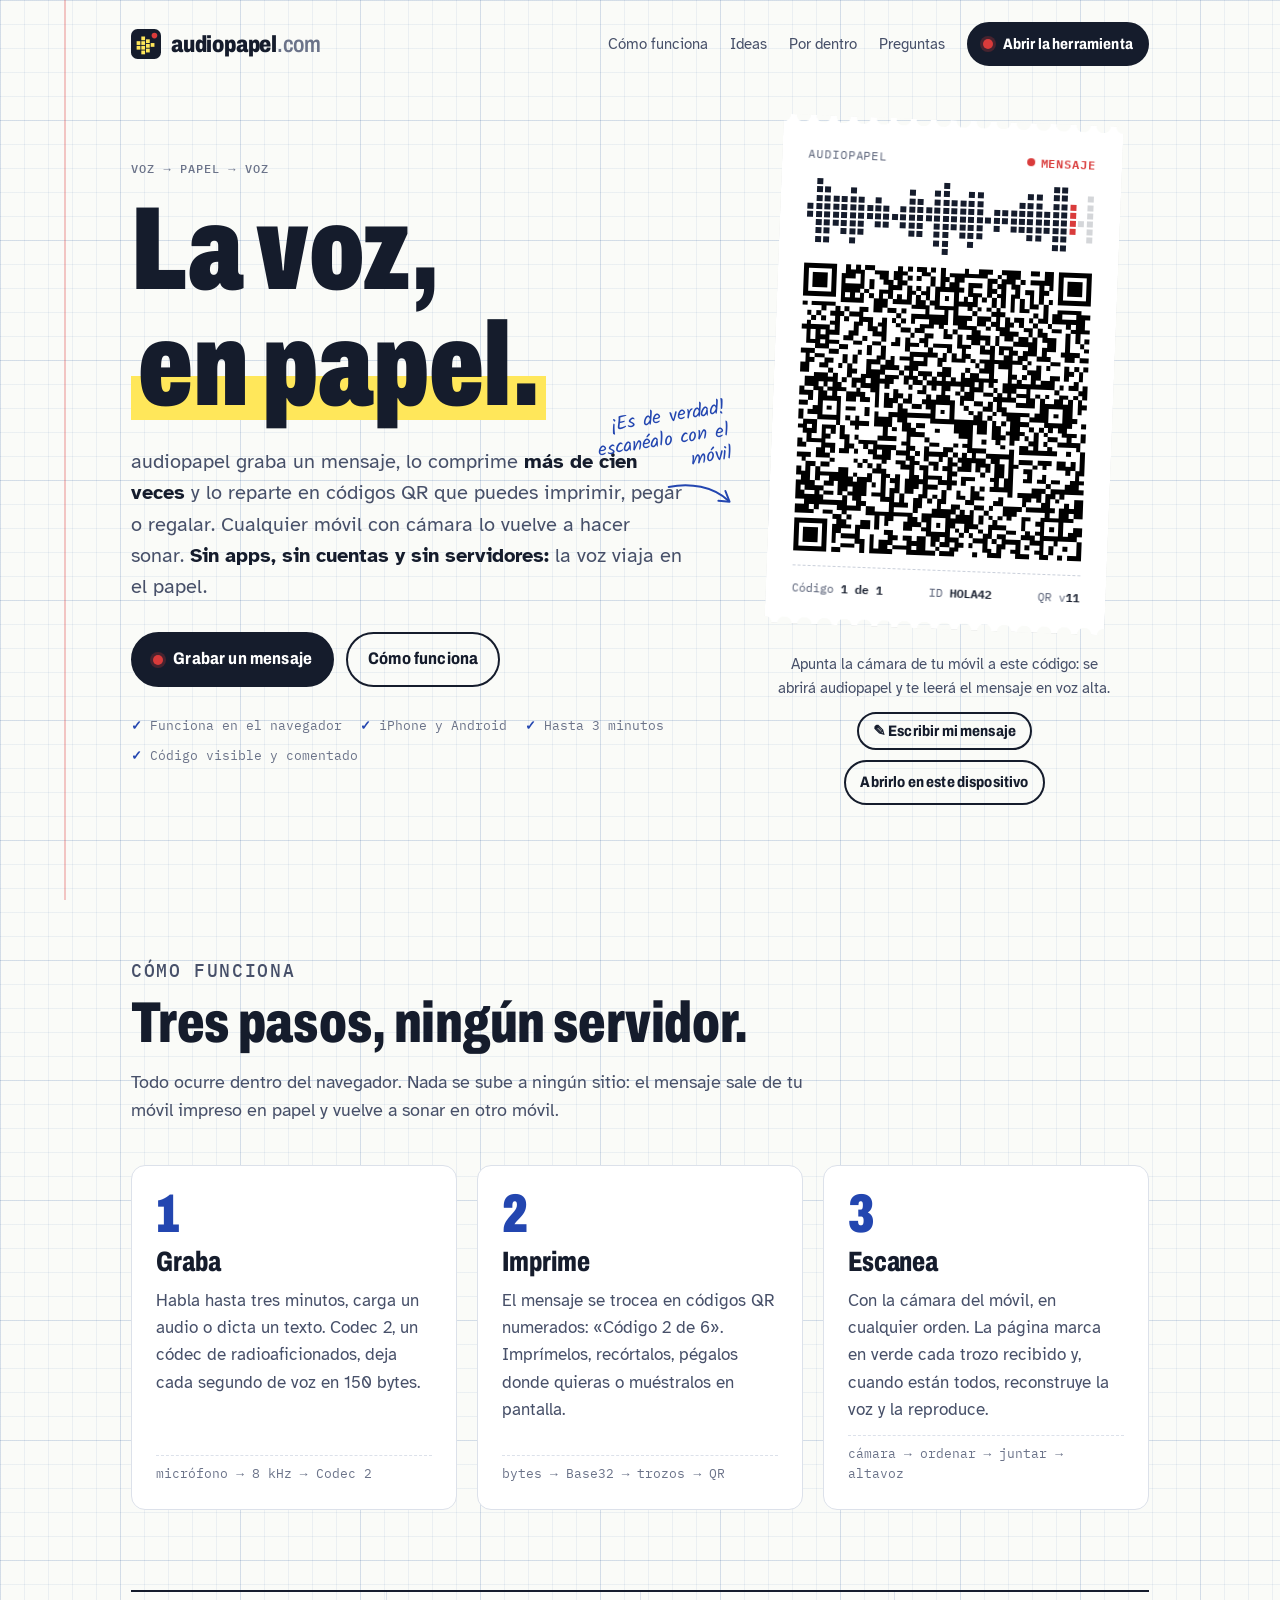
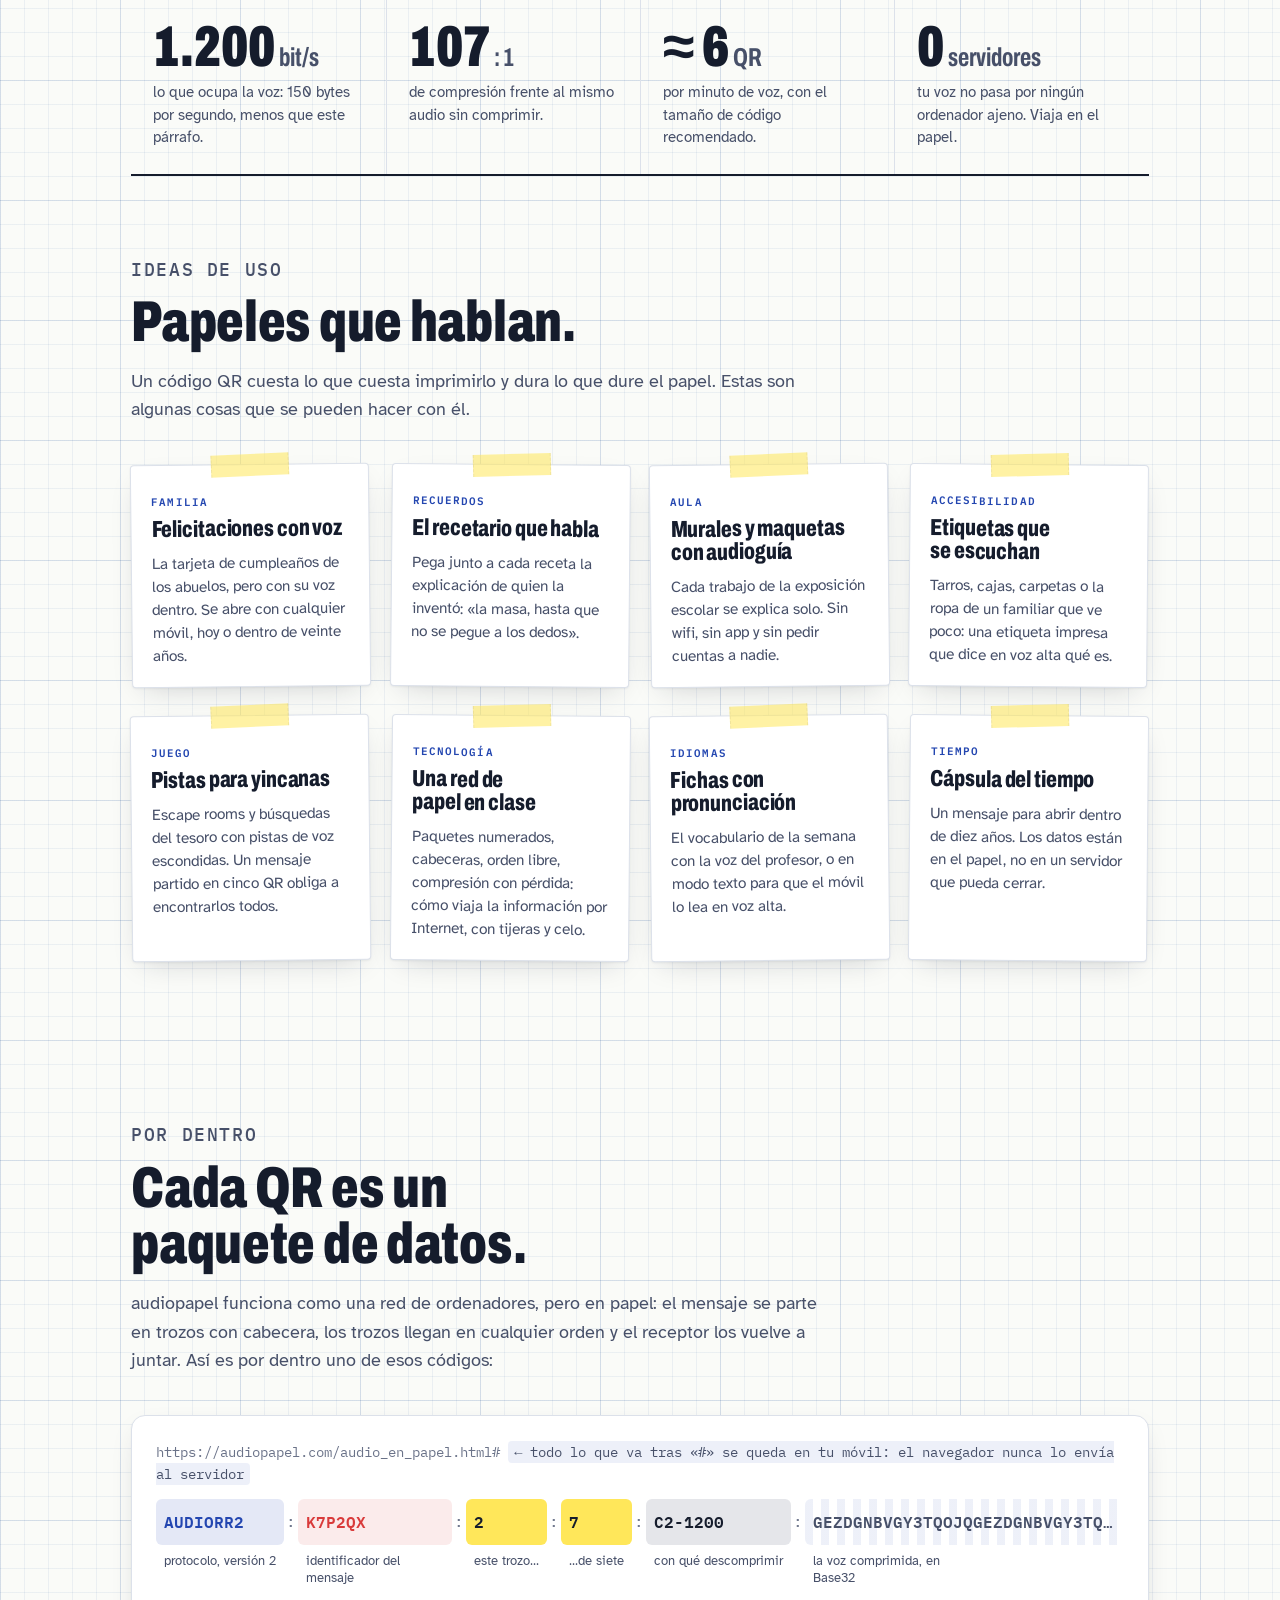
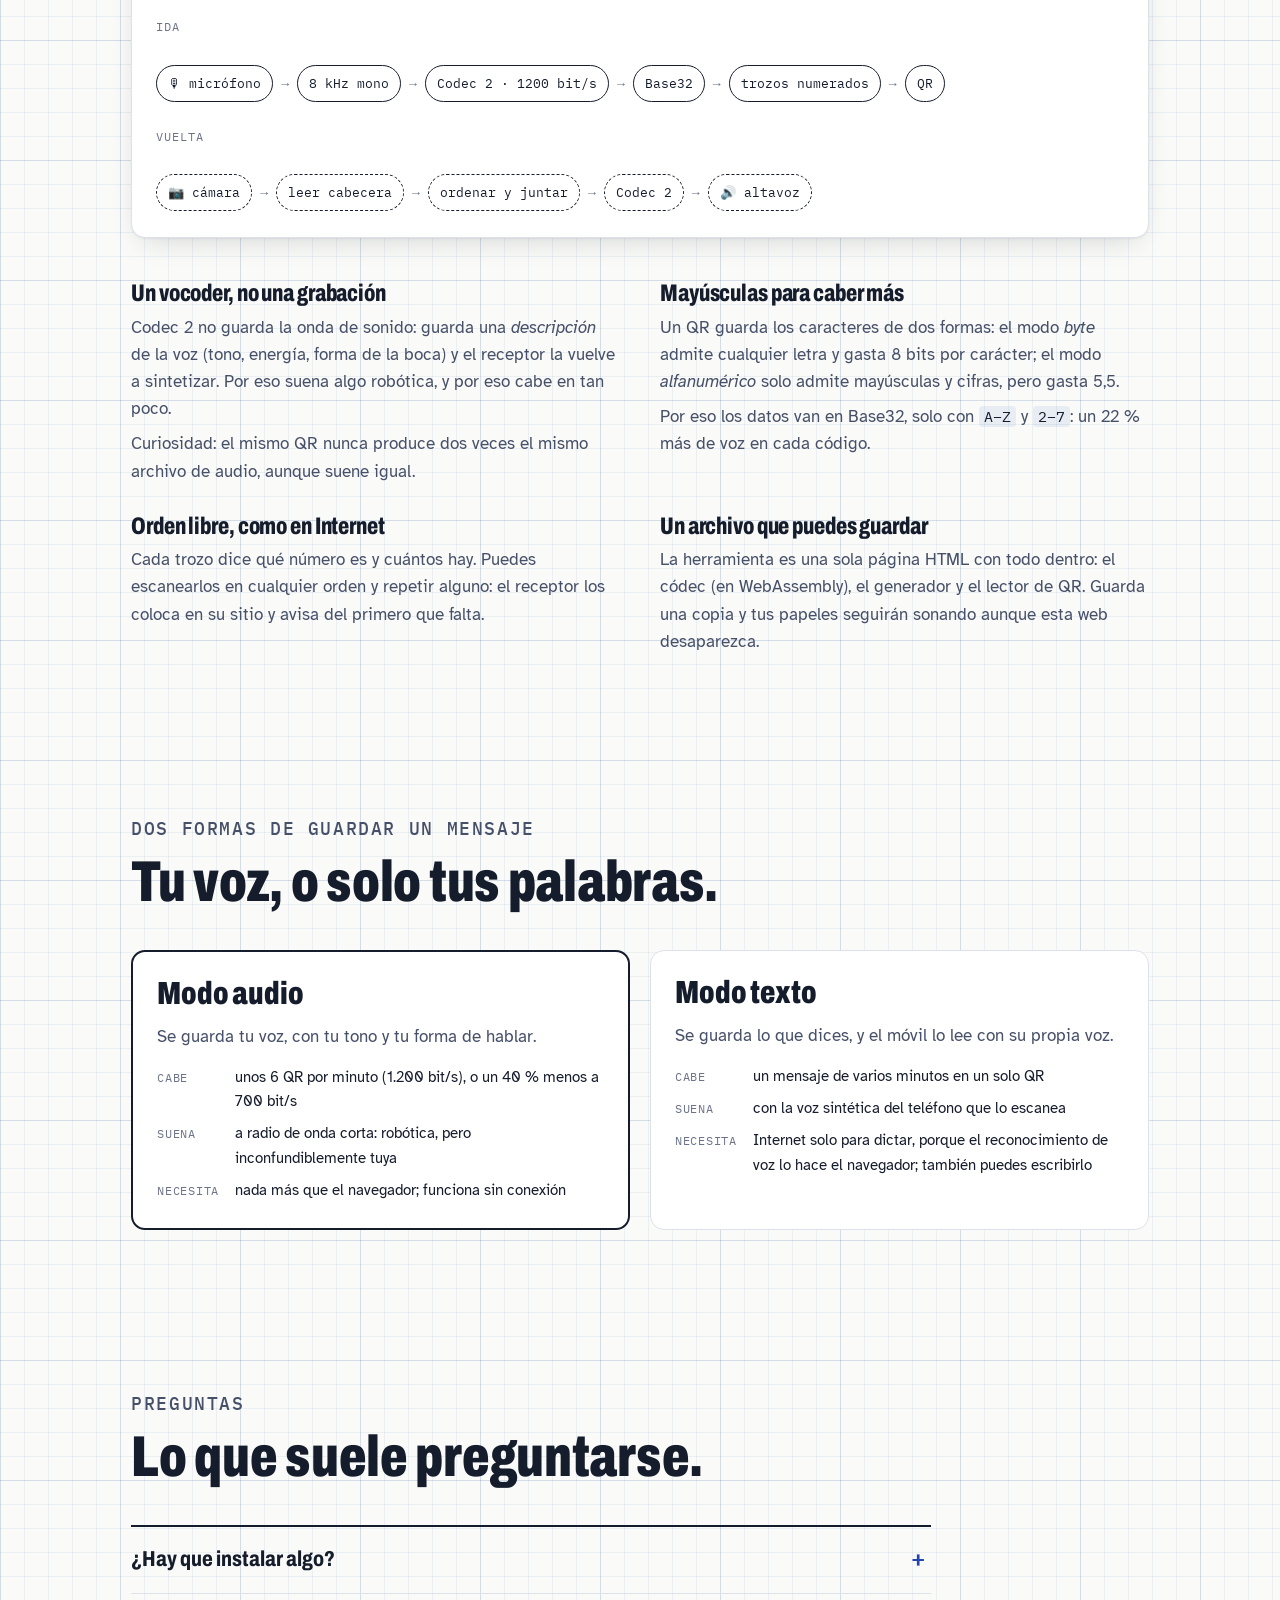
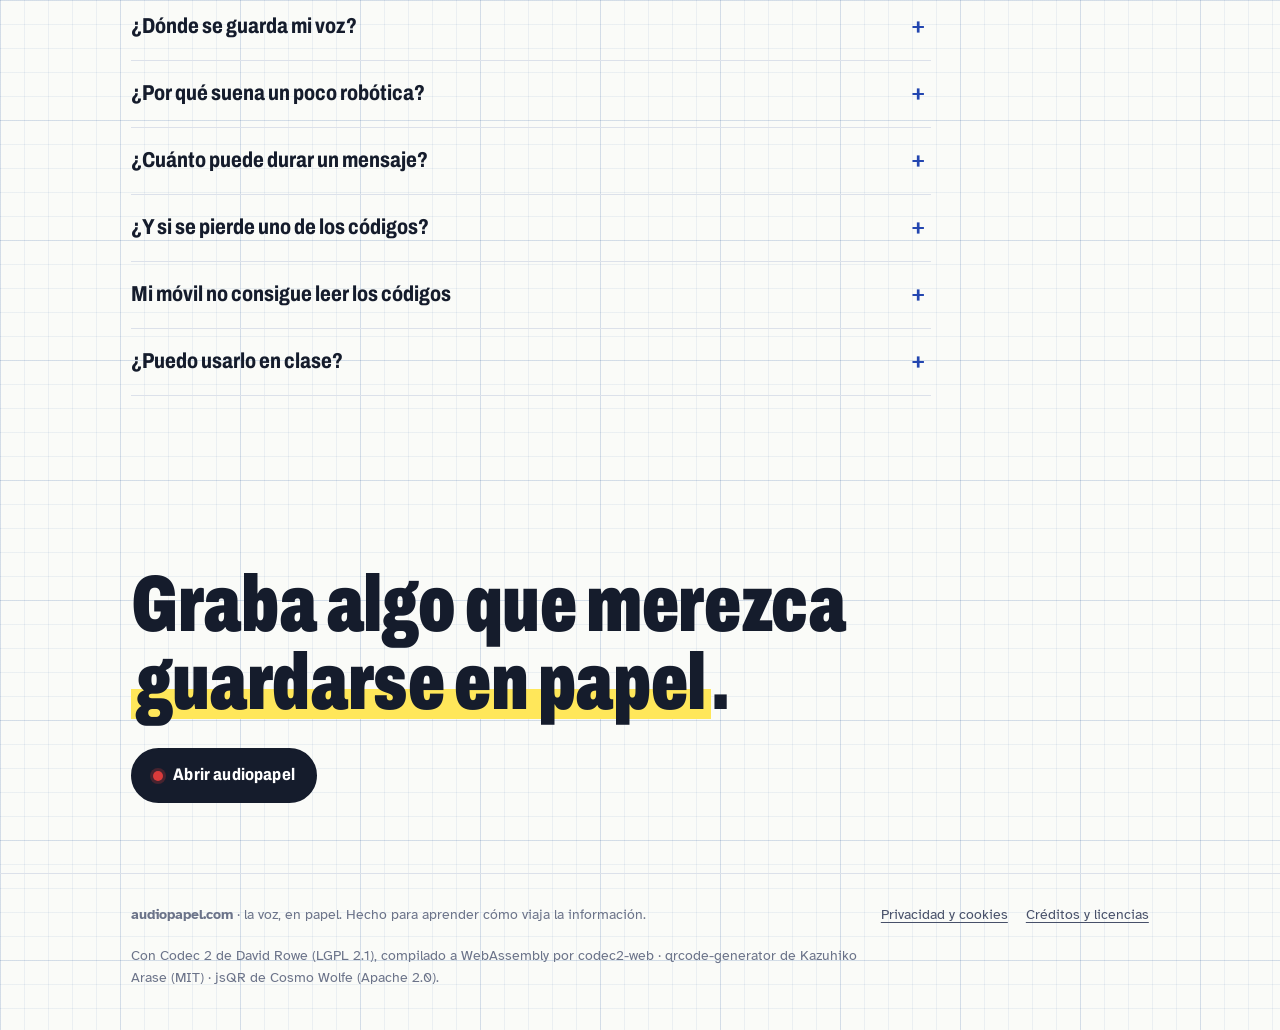
==== index.html @ 14903dda "Contador de códigos QR con Google Sheets (preparado, desactivado) - contador/Codigo.gs: Apps Script " ====
<!DOCTYPE html>
<html lang="es">
<head>
<meta charset="utf-8">
<meta name="viewport" content="width=device-width, initial-scale=1, viewport-fit=cover">
<title>audiopapel · Mensajes de voz en códigos QR para imprimir</title>
<meta name="description" content="Convierte un mensaje de voz en códigos QR para imprimir, pegar o regalar. Cualquier móvil lo vuelve a hacer sonar, sin apps ni cuentas. Gratis.">
<meta name="robots" content="index, follow, max-image-preview:large">
<link rel="canonical" href="https://audiopapel.com/">

<!-- Al compartir el enlace (WhatsApp, redes, Discover) -->
<meta property="og:type" content="website">
<meta property="og:site_name" content="audiopapel">
<meta property="og:locale" content="es_ES">
<meta property="og:url" content="https://audiopapel.com/">
<meta property="og:title" content="audiopapel · La voz, en papel">
<meta property="og:description" content="Mensajes de voz impresos en códigos QR. Cualquier móvil los vuelve a hacer sonar, sin apps, sin cuentas y sin subir nada.">
<meta property="og:image" content="https://audiopapel.com/og-image.png">
<meta property="og:image:width" content="1200">
<meta property="og:image:height" content="630">
<meta property="og:image:alt" content="«La voz, en papel»: un tique de papel con un código QR y una onda de sonido hecha de cuadraditos.">
<meta name="twitter:card" content="summary_large_image">

<!-- Iconos: pestaña, resultados de Google, pantalla de inicio del móvil -->
<link rel="icon" href="favicon.svg" type="image/svg+xml">
<link rel="icon" href="favicon.ico" sizes="any">
<link rel="apple-touch-icon" href="apple-touch-icon.png">
<link rel="manifest" href="site.webmanifest">
<meta name="theme-color" content="#FAFBF8">

<!-- Tipografías desde el propio sitio: más rápido y sin terceros -->
<link rel="preload" href="fuentes/Archivo-normal-400_900-latin.woff2" as="font" type="font/woff2" crossorigin>
<link rel="stylesheet" href="fuentes/fuentes.css">

<!-- Dónde está la herramienta, relativo a esta página. La demo de la portada
     genera QRs que apuntan aquí. -->
<meta name="audiopapel:app" content="audio_en_papel.html">

<!-- Datos estructurados: le dicen a Google qué es esta página -->
<script type="application/ld+json">
{
  "@context": "https://schema.org",
  "@graph": [
    {
      "@type": "WebSite",
      "@id": "https://audiopapel.com/#web",
      "url": "https://audiopapel.com/",
      "name": "audiopapel",
      "description": "Mensajes de voz impresos en códigos QR.",
      "inLanguage": "es"
    },
    {
      "@type": "WebApplication",
      "@id": "https://audiopapel.com/#app",
      "name": "audiopapel",
      "url": "https://audiopapel.com/audio_en_papel.html",
      "description": "Graba un mensaje de voz, conviértelo en códigos QR numerados para imprimir y escanéalos con la cámara del móvil para volver a escucharlo. Todo ocurre en el navegador.",
      "applicationCategory": "MultimediaApplication",
      "operatingSystem": "Cualquiera con un navegador moderno (Android, iOS, Windows, macOS, Linux)",
      "browserRequirements": "Requiere JavaScript y WebAssembly",
      "inLanguage": "es",
      "isAccessibleForFree": true,
      "license": "https://polyformproject.org/licenses/noncommercial/1.0.0",
      "offers": { "@type": "Offer", "price": "0", "priceCurrency": "EUR" },
      "image": "https://audiopapel.com/og-image.png",
      "featureList": [
        "Grabar hasta 3 minutos de voz o cargar un archivo de audio",
        "Compresión Codec 2 a 1200 o 700 bit/s",
        "Modo texto con dictado y voz sintética",
        "Códigos QR numerados que se leen en cualquier orden",
        "Escaneo con la cámara del móvil, sin instalar nada"
      ]
    },
    {
      "@type": "FAQPage",
      "mainEntity": [
        { "@type": "Question", "name": "¿Hay que instalar algo?",
          "acceptedAnswer": { "@type": "Answer", "text": "No. audiopapel es una página web. Para grabar, ábrela en el navegador; para escuchar, basta la cámara del móvil." } },
        { "@type": "Question", "name": "¿Dónde se guarda mi voz?",
          "acceptedAnswer": { "@type": "Answer", "text": "En el papel, y en ningún sitio más. Todo se procesa en tu dispositivo y los datos viajan tras el «#» del enlace, una parte de la dirección que el navegador nunca envía al servidor." } },
        { "@type": "Question", "name": "¿Por qué suena un poco robótica?",
          "acceptedAnswer": { "@type": "Answer", "text": "Para caber en papel, la voz se comprime a 1200 bits por segundo con Codec 2, un códec diseñado para radioaficionados que prioriza que se entienda lo que dices." } },
        { "@type": "Question", "name": "¿Cuánto puede durar un mensaje?",
          "acceptedAnswer": { "@type": "Answer", "text": "Hasta tres minutos. Un minuto de voz ocupa unos 6 códigos QR con el tamaño recomendado." } }
      ]
    }
  ]
}
</script>
<style>
  /* =================================================================
     TOKENS · papel milimetrado de día, pizarra de noche
     ================================================================= */
  :root {
    --papel: #FAFBF8;
    --hoja: #FFFFFF;
    --cuadro: rgba(52, 98, 160, .075);
    --cuadro-mayor: rgba(52, 98, 160, .13);
    --tinta: #151C2C;
    --tinta-2: #475069;
    --tinta-3: #6B7389;
    --boli: #2346B0;
    --boli-suave: rgba(35, 70, 176, .08);
    --subrayado: #FFE75A;
    --rec: #D93B3B;
    --margen: rgba(217, 59, 59, .28);
    --borde: #DCE1EA;
    --sombra: 0 1px 2px rgba(21, 28, 44, .06), 0 10px 30px -12px rgba(21, 28, 44, .22);
    --cinta: rgba(255, 231, 90, .55);
    --boton-texto: #FFFFFF;

    --f-titular: "Archivo", "Arial Narrow", "Roboto Condensed", sans-serif;
    --f-texto: "Atkinson Hyperlegible", "Segoe UI", system-ui, sans-serif;
    --f-mono: "IBM Plex Mono", ui-monospace, Consolas, monospace;
    --f-mano: "Kalam", "Segoe Print", "Bradley Hand", cursive;

    --ancho: 1120px;
    --canal: max(16px, 4vw);
  }
  @media (prefers-color-scheme: dark) {
    :root:not([data-theme="light"]) {
      color-scheme: dark;
      --papel: #0F141D;
      --hoja: #161D2A;
      --cuadro: rgba(120, 160, 220, .05);
      --cuadro-mayor: rgba(120, 160, 220, .09);
      --tinta: #E9EDF4;
      --tinta-2: #B3BCCD;
      --tinta-3: #8D97AB;
      --boli: #93B1FF;
      --boli-suave: rgba(147, 177, 255, .10);
      --subrayado: rgba(242, 213, 68, .38);
      --margen: rgba(229, 90, 90, .30);
      --borde: #283246;
      --sombra: 0 1px 2px rgba(0, 0, 0, .3), 0 12px 32px -12px rgba(0, 0, 0, .6);
      --cinta: rgba(242, 213, 68, .35);
      --boton-texto: #0F141D;
    }
  }
  :root[data-theme="dark"] {
    color-scheme: dark;
    --papel: #0F141D;
    --hoja: #161D2A;
    --cuadro: rgba(120, 160, 220, .05);
    --cuadro-mayor: rgba(120, 160, 220, .09);
    --tinta: #E9EDF4;
    --tinta-2: #B3BCCD;
    --tinta-3: #8D97AB;
    --boli: #93B1FF;
    --boli-suave: rgba(147, 177, 255, .10);
    --subrayado: rgba(242, 213, 68, .38);
    --margen: rgba(229, 90, 90, .30);
    --borde: #283246;
    --sombra: 0 1px 2px rgba(0, 0, 0, .3), 0 12px 32px -12px rgba(0, 0, 0, .6);
    --cinta: rgba(242, 213, 68, .35);
    --boton-texto: #0F141D;
  }

  /* =================================================================
     BASE
     ================================================================= */
  * { box-sizing: border-box; }
  html { scroll-behavior: smooth; }
  body {
    margin: 0;
    font-family: var(--f-texto);
    font-size: 1.0625rem;
    line-height: 1.6;
    color: var(--tinta);
    background-color: var(--papel);
    /* Papel milimetrado: cuadrícula fina cada 24 px y gruesa cada 120 px */
    background-image:
      linear-gradient(var(--cuadro-mayor) 1px, transparent 1px),
      linear-gradient(90deg, var(--cuadro-mayor) 1px, transparent 1px),
      linear-gradient(var(--cuadro) 1px, transparent 1px),
      linear-gradient(90deg, var(--cuadro) 1px, transparent 1px);
    background-size: 120px 120px, 120px 120px, 24px 24px, 24px 24px;
    -webkit-font-smoothing: antialiased;
  }
  /* La línea roja de margen del cuaderno (solo en pantallas anchas) */
  body::before {
    content: ""; position: fixed; top: 0; bottom: 0; left: 64px; width: 2px;
    background: var(--margen); pointer-events: none; z-index: 0;
  }
  @media (max-width: 900px) { body::before { display: none; } }

  a { color: var(--boli); text-underline-offset: 3px; }
  a:hover { text-decoration-thickness: 2px; }
  :focus-visible { outline: 3px solid var(--boli); outline-offset: 3px; border-radius: 4px; }
  h1, h2, h3 { font-family: var(--f-titular); font-stretch: 72%; line-height: .98; margin: 0; text-wrap: balance; letter-spacing: -.005em; }
  p { margin: 0; }

  .envoltorio { position: relative; z-index: 1; max-width: var(--ancho); margin: 0 auto; padding-inline: var(--canal); }
  .etiqueta {
    font-family: var(--f-mono); font-size: .75rem; font-weight: 500;
    letter-spacing: .09em; text-transform: uppercase; color: var(--tinta-3);
  }
  .subrayado {
    background: linear-gradient(transparent 58%, var(--subrayado) 58%, var(--subrayado) 92%, transparent 92%);
    padding-inline: .06em;
  }
  .nota {
    font-family: var(--f-mano); color: var(--boli); font-size: 1.2rem; line-height: 1.2;
    transform: rotate(-3deg); display: inline-block;
  }

  /* =================================================================
     CABECERA
     ================================================================= */
  .cabecera { padding-block: 22px; }
  .cabecera .envoltorio { display: flex; align-items: center; justify-content: space-between; gap: 16px; flex-wrap: wrap; }
  .marca { display: inline-flex; align-items: center; gap: 10px; text-decoration: none; color: var(--tinta); }
  .marca svg { width: 30px; height: 30px; flex: none; }
  .marca b { font-family: var(--f-titular); font-stretch: 80%; font-weight: 850; font-size: 1.45rem; letter-spacing: -.01em; }
  .marca span { color: var(--tinta-3); font-weight: 600; }
  .menu { display: flex; align-items: center; gap: 22px; flex-wrap: wrap; }
  .menu a { color: var(--tinta-2); text-decoration: none; font-size: .95rem; }
  .menu a:hover { color: var(--tinta); }
  @media (max-width: 720px) { .menu a:not(.boton) { display: none; } }

  .boton {
    display: inline-flex; align-items: center; gap: 10px;
    font-family: var(--f-titular); font-stretch: 85%; font-weight: 750; font-size: 1.05rem; letter-spacing: .01em;
    padding: 12px 20px; border-radius: 999px; border: 2px solid var(--tinta);
    background: var(--tinta); color: var(--boton-texto) !important; text-decoration: none; cursor: pointer;
    transition: transform .15s ease, box-shadow .15s ease;
  }
  .boton:hover { transform: translateY(-1px); box-shadow: 0 6px 18px -8px var(--tinta); }
  .boton .punto { width: 10px; height: 10px; border-radius: 50%; background: var(--rec); box-shadow: 0 0 0 3px rgba(217, 59, 59, .25); }
  .boton.claro { background: transparent; color: var(--tinta) !important; }
  .boton.claro:hover { background: var(--boli-suave); box-shadow: none; }
  .boton.pequeno { padding: 8px 14px; font-size: .95rem; }

  /* =================================================================
     PORTADA: titular + tique con el QR vivo
     ================================================================= */
  .portada { padding-block: 32px 72px; }
  .portada .envoltorio { display: grid; grid-template-columns: minmax(0, 1.15fr) minmax(0, .85fr); gap: 56px; align-items: center; }
  @media (max-width: 900px) { .portada .envoltorio { grid-template-columns: 1fr; gap: 40px; } }
  .portada h1 { font-size: clamp(3.4rem, 9.5vw, 7.4rem); font-weight: 900; font-stretch: 68%; margin-block: 14px 22px; }
  .portada h1 .linea { display: block; }
  .entradilla { font-size: 1.22rem; color: var(--tinta-2); max-width: 34em; }
  .entradilla strong { color: var(--tinta); }
  .acciones { display: flex; gap: 12px; flex-wrap: wrap; margin-top: 30px; }
  .sellos { display: flex; flex-wrap: wrap; gap: 8px 18px; margin-top: 28px; font-family: var(--f-mono); font-size: .8rem; color: var(--tinta-3); }
  .sellos span::before { content: "✓ "; color: var(--boli); font-weight: 600; }

  .tique-zona { position: relative; display: flex; flex-direction: column; align-items: center; }
  .tique {
    --dientes: radial-gradient(circle at 10px 0, transparent 7px, #000 7.5px) -10px 0 / 20px 51% repeat-x,
               radial-gradient(circle at 10px 100%, transparent 7px, #000 7.5px) -10px 100% / 20px 51% repeat-x;
    width: min(100%, 340px); background: #FFFFFF; color: #151C2C;
    padding: 30px 26px 26px;
    -webkit-mask: var(--dientes); mask: var(--dientes);
    filter: drop-shadow(0 18px 28px rgba(21, 28, 44, .22)) drop-shadow(0 2px 3px rgba(21, 28, 44, .10));
    transform: rotate(2.2deg); transition: transform .35s ease;
  }
  .tique-zona:hover .tique { transform: rotate(0deg); }
  .tique-cabeza { display: flex; justify-content: space-between; align-items: center; font-family: var(--f-mono); font-size: .72rem; letter-spacing: .08em; text-transform: uppercase; color: #5A6278; }
  .tique-cabeza .rec { display: inline-flex; align-items: center; gap: 6px; color: #D93B3B; font-weight: 600; }
  .tique-cabeza .rec i { width: 8px; height: 8px; border-radius: 50%; background: #D93B3B; animation: latido 1.6s ease-in-out infinite; }
  @keyframes latido { 50% { opacity: .25; } }
  #onda { display: block; width: 100%; height: 74px; margin-block: 14px 12px; }
  .qr-marco { position: relative; aspect-ratio: 1; width: 100%; max-width: 100%; }
  #qr svg { display: block; width: 100%; height: auto; shape-rendering: crispEdges; }
  .tique-pie { margin-top: 14px; padding-top: 12px; border-top: 1.5px dashed #C9CFDA; font-family: var(--f-mono); font-size: .74rem; color: #5A6278; display: flex; justify-content: space-between; gap: 8px; flex-wrap: wrap; }
  .tique-pie b { color: #151C2C; font-weight: 600; }
  .anotacion-qr { position: absolute; left: -8px; top: 42%; transform: translateX(-100%) rotate(-6deg); text-align: right; width: 150px; }
  .anotacion-qr svg { display: block; margin-left: auto; margin-top: 4px; }
  @media (max-width: 1100px) { .anotacion-qr { display: none; } }
  .bajo-tique { margin-top: 22px; text-align: center; max-width: 340px; color: var(--tinta-2); font-size: .95rem; }
  .bajo-tique .fila { display: flex; gap: 10px; justify-content: center; flex-wrap: wrap; margin-top: 12px; }

  .editor { width: min(100%, 340px); margin-top: 14px; background: var(--hoja); border: 1px solid var(--borde); border-radius: 12px; padding: 14px; box-shadow: var(--sombra); }
  .editor label { display: block; font-size: .85rem; color: var(--tinta-2); margin-bottom: 6px; }
  .editor textarea {
    width: 100%; min-height: 104px; resize: vertical; font: inherit; font-size: .98rem; line-height: 1.45;
    color: var(--tinta); background: var(--papel); border: 1px solid var(--borde); border-radius: 8px; padding: 10px 12px;
  }
  .editor .cuenta { display: flex; justify-content: space-between; margin-top: 6px; font-family: var(--f-mono); font-size: .72rem; color: var(--tinta-3); }

  /* =================================================================
     SECCIONES
     ================================================================= */
  section.bloque { padding-block: 80px; }
  .cabeza-bloque { max-width: 44rem; margin-bottom: 40px; }
  .cabeza-bloque h2 { font-size: clamp(2.3rem, 5.2vw, 3.6rem); font-weight: 850; margin-block: 10px 16px; }
  .cabeza-bloque p { color: var(--tinta-2); font-size: 1.12rem; }

  /* Cómo funciona: tres pasos reales, en orden */
  .pasos { display: grid; grid-template-columns: repeat(3, minmax(0, 1fr)); gap: 20px; counter-reset: paso; }
  @media (max-width: 860px) { .pasos { grid-template-columns: 1fr; } }
  .paso { background: var(--hoja); border: 1px solid var(--borde); border-radius: 14px; padding: 26px 24px 24px; display: flex; flex-direction: column; gap: 12px; }
  .paso .num { font-family: var(--f-titular); font-stretch: 70%; font-weight: 900; font-size: 3.4rem; line-height: .8; color: var(--boli); }
  .paso h3 { font-size: 1.75rem; font-weight: 800; }
  .paso p { color: var(--tinta-2); }
  .paso code { font-family: var(--f-mono); font-size: .8rem; color: var(--tinta-3); margin-top: auto; padding-top: 8px; border-top: 1px dashed var(--borde); }

  /* Cifras */
  .cifras { display: grid; grid-template-columns: repeat(4, minmax(0, 1fr)); border-top: 2px solid var(--tinta); border-bottom: 2px solid var(--tinta); }
  @media (max-width: 860px) { .cifras { grid-template-columns: repeat(2, minmax(0, 1fr)); } }
  .cifra { padding: 26px 22px; display: flex; flex-direction: column; gap: 6px; }
  .cifra + .cifra { border-left: 1px solid var(--borde); }
  @media (max-width: 860px) { .cifra:nth-child(3) { border-left: 0; } .cifra:nth-child(n+3) { border-top: 1px solid var(--borde); } }
  .cifra b { font-family: var(--f-titular); font-stretch: 68%; font-weight: 900; font-size: clamp(2.6rem, 5vw, 3.6rem); line-height: 1; font-variant-numeric: tabular-nums; }
  .cifra b small { font-size: .45em; font-weight: 700; margin-left: 4px; color: var(--tinta-2); }
  .cifra span { color: var(--tinta-2); font-size: .95rem; line-height: 1.45; }

  /* Ideas de uso: etiquetas de papel sujetas con cinta */
  .ideas { display: grid; grid-template-columns: repeat(4, minmax(0, 1fr)); gap: 28px 20px; }
  @media (max-width: 1000px) { .ideas { grid-template-columns: repeat(2, minmax(0, 1fr)); } }
  @media (max-width: 560px) { .ideas { grid-template-columns: 1fr; } }
  .idea {
    position: relative; background: var(--hoja); border: 1px solid var(--borde); border-radius: 4px;
    padding: 26px 20px 20px; box-shadow: var(--sombra); display: flex; flex-direction: column; gap: 10px;
    transition: transform .2s ease;
  }
  .idea::before {
    content: ""; position: absolute; top: -11px; left: 50%; width: 76px; height: 22px;
    background: var(--cinta); transform: translateX(-50%) rotate(-2deg);
    border-left: 1px dashed rgba(0, 0, 0, .06); border-right: 1px dashed rgba(0, 0, 0, .06);
  }
  .idea:nth-child(odd) { transform: rotate(-.6deg); }
  .idea:nth-child(even) { transform: rotate(.5deg); }
  .idea:hover { transform: rotate(0) translateY(-3px); }
  .idea .tipo { font-family: var(--f-mono); font-size: .68rem; letter-spacing: .1em; text-transform: uppercase; color: var(--boli); font-weight: 600; }
  .idea h3 { font-size: 1.45rem; font-weight: 800; }
  .idea p { color: var(--tinta-2); font-size: .96rem; line-height: 1.5; }

  /* Por dentro: anatomía de un QR */
  .anatomia { background: var(--hoja); border: 1px solid var(--borde); border-radius: 14px; padding: 26px 24px; box-shadow: var(--sombra); }
  .desliza { overflow-x: auto; padding-bottom: 6px; }
  .trama { display: flex; align-items: stretch; gap: 0; font-family: var(--f-mono); font-size: 1rem; min-width: 720px; }
  .campo { display: flex; flex-direction: column; gap: 8px; }
  .campo .valor { padding: 10px 8px; border-radius: 6px; font-weight: 600; white-space: nowrap; }
  .campo .quees { font-family: var(--f-texto); font-size: .8rem; color: var(--tinta-2); line-height: 1.3; padding-inline: 8px; max-width: 12em; }
  .sep { padding: 10px 2px; color: var(--tinta-3); }
  .c1 .valor { background: rgba(35, 70, 176, .12); color: var(--boli); }
  .c2 .valor { background: rgba(217, 59, 59, .10); color: var(--rec); }
  .c3 .valor, .c4 .valor { background: var(--subrayado); color: var(--tinta); }
  .c5 .valor { background: rgba(71, 80, 105, .14); color: var(--tinta); }
  .c6 .valor { background: repeating-linear-gradient(90deg, var(--boli-suave) 0 8px, transparent 8px 16px); color: var(--tinta-2); flex: 1; overflow: hidden; text-overflow: ellipsis; }
  .c6 { flex: 1; min-width: 0; }
  .prefijo { font-family: var(--f-mono); font-size: .85rem; color: var(--tinta-3); margin-bottom: 14px; overflow-wrap: anywhere; }
  .prefijo em { font-style: normal; color: var(--tinta-2); background: var(--boli-suave); padding: 2px 6px; border-radius: 4px; }

  .cadena { display: flex; flex-wrap: wrap; align-items: center; gap: 8px; margin-top: 28px; font-family: var(--f-mono); font-size: .82rem; }
  .cadena span { padding: 7px 11px; border: 1.5px solid var(--tinta); border-radius: 999px; background: var(--hoja); }
  .cadena i { font-style: normal; color: var(--tinta-3); }
  .cadena .vuelta { border-style: dashed; }
  .cadena-titulo { font-family: var(--f-mono); font-size: .72rem; letter-spacing: .09em; text-transform: uppercase; color: var(--tinta-3); margin-top: 26px; }

  .apuntes { display: grid; grid-template-columns: repeat(2, minmax(0, 1fr)); gap: 30px 40px; margin-top: 44px; }
  @media (max-width: 760px) { .apuntes { grid-template-columns: 1fr; } }
  .apunte h3 { font-size: 1.5rem; font-weight: 800; margin-bottom: 8px; }
  .apunte p { color: var(--tinta-2); }
  .apunte p + p { margin-top: 8px; }
  .apunte code { font-family: var(--f-mono); font-size: .88em; background: var(--boli-suave); padding: 1px 5px; border-radius: 4px; color: var(--tinta); }

  /* Dos modos */
  .modos { display: grid; grid-template-columns: repeat(2, minmax(0, 1fr)); gap: 20px; }
  @media (max-width: 760px) { .modos { grid-template-columns: 1fr; } }
  .modo { background: var(--hoja); border: 1px solid var(--borde); border-radius: 14px; padding: 26px 24px; display: flex; flex-direction: column; gap: 14px; }
  .modo h3 { font-size: 2rem; font-weight: 850; }
  .modo .lema { color: var(--tinta-2); }
  .modo dl { margin: 0; display: grid; grid-template-columns: auto 1fr; gap: 8px 16px; font-size: .95rem; }
  .modo dt { font-family: var(--f-mono); font-size: .75rem; letter-spacing: .06em; text-transform: uppercase; color: var(--tinta-3); padding-top: 3px; }
  .modo dd { margin: 0; }
  .modo.destacado { border: 2px solid var(--tinta); }

  /* Preguntas */
  .preguntas { max-width: 50rem; display: flex; flex-direction: column; gap: 0; border-top: 2px solid var(--tinta); }
  .preguntas details { border-bottom: 1px solid var(--borde); }
  .preguntas summary {
    list-style: none; cursor: pointer; padding: 20px 40px 20px 0; position: relative;
    font-family: var(--f-titular); font-stretch: 80%; font-weight: 750; font-size: 1.35rem; line-height: 1.2;
  }
  .preguntas summary::-webkit-details-marker { display: none; }
  .preguntas summary::after { content: "+"; position: absolute; right: 6px; top: 16px; font-family: var(--f-mono); font-size: 1.5rem; color: var(--boli); }
  .preguntas details[open] summary::after { content: "–"; }
  .preguntas .respuesta { padding: 0 0 22px; color: var(--tinta-2); max-width: 44rem; }
  .preguntas .respuesta p + p { margin-top: 10px; }

  /* Cierre */
  .cierre { padding-block: 90px 70px; text-align: left; }
  .cierre h2 { font-size: clamp(2.6rem, 7vw, 5rem); font-weight: 900; font-stretch: 68%; max-width: 12em; margin-bottom: 26px; }

  /* Huecos para anuncios: ocultos hasta que se configure AdSense.
     Reservan su altura para que la página no "salte" al cargar el anuncio. */
  .anuncio { padding-block: 24px; }
  .anuncio .envoltorio { display: flex; flex-direction: column; gap: 8px; }
  .anuncio ins { display: block; min-height: 250px; background: var(--hoja); border: 1px dashed var(--borde); border-radius: 10px; }

  .legal { display: flex; gap: 18px; flex-wrap: wrap; }
  .legal a { color: var(--tinta-2); }
  footer { border-top: 1px solid var(--borde); padding-block: 30px 40px; color: var(--tinta-3); font-size: .88rem; }
  footer .envoltorio { display: flex; flex-wrap: wrap; justify-content: space-between; gap: 18px; }
  footer p { max-width: 46rem; }

  @media (prefers-reduced-motion: reduce) {
    *, *::before, *::after { animation: none !important; transition: none !important; scroll-behavior: auto !important; }
  }
</style>
</head>
<body>

<header class="cabecera">
  <div class="envoltorio">
    <a class="marca" href="./" aria-label="audiopapel, inicio">
      <svg viewBox="0 0 32 32" aria-hidden="true">
        <rect width="32" height="32" rx="7" fill="var(--tinta)"/>
        <g fill="#FFE75A"><rect x="6" y="13" width="4" height="4"/><rect x="6" y="18" width="4" height="4"/><rect x="11" y="8" width="4" height="4"/><rect x="11" y="13" width="4" height="4"/><rect x="11" y="18" width="4" height="4"/><rect x="11" y="23" width="4" height="4"/><rect x="16" y="11" width="4" height="4"/><rect x="16" y="16" width="4" height="4"/><rect x="16" y="21" width="4" height="4"/><rect x="21" y="15" width="4" height="4"/></g>
        <circle cx="25" cy="7" r="3" fill="#D93B3B"/>
      </svg>
      <b>audiopapel<span>.com</span></b>
    </a>
    <nav class="menu" aria-label="Secciones">
      <a href="#como">Cómo funciona</a>
      <a href="#ideas">Ideas</a>
      <a href="#dentro">Por dentro</a>
      <a href="#preguntas">Preguntas</a>
      <a class="boton pequeno" data-enlace-app href="audio_en_papel.html"><span class="punto" aria-hidden="true"></span>Abrir la herramienta</a>
    </nav>
  </div>
</header>

<main>

  <!-- ============================ PORTADA ============================ -->
  <section class="portada">
    <div class="envoltorio">
      <div>
        <p class="etiqueta">Voz → papel → voz</p>
        <h1><span class="linea">La voz,</span> <span class="linea"><span class="subrayado">en papel.</span></span></h1>
        <p class="entradilla">audiopapel graba un mensaje, lo comprime <strong>más de cien veces</strong> y lo reparte en códigos QR que puedes imprimir, pegar o regalar. Cualquier móvil con cámara lo vuelve a hacer sonar. <strong>Sin apps, sin cuentas y sin servidores:</strong> la voz viaja en el papel.</p>
        <div class="acciones">
          <a class="boton" data-enlace-app href="audio_en_papel.html"><span class="punto" aria-hidden="true"></span>Grabar un mensaje</a>
          <a class="boton claro" href="#como">Cómo funciona</a>
        </div>
        <div class="sellos">
          <span>Funciona en el navegador</span>
          <span>iPhone y Android</span>
          <span>Hasta 3 minutos</span>
          <span>Código visible y comentado</span>
          <span id="contador-qr" hidden></span>
        </div>
      </div>

      <div class="tique-zona">
        <div class="anotacion-qr" aria-hidden="true">
          <span class="nota">¡Es de verdad!<br>escanéalo con el móvil</span>
          <svg width="70" height="34" viewBox="0 0 70 34"><path d="M4 6 C 26 4, 48 10, 62 26" fill="none" stroke="var(--boli)" stroke-width="2" stroke-linecap="round"/><path d="M52 25 L63 27 L60 16" fill="none" stroke="var(--boli)" stroke-width="2" stroke-linecap="round" stroke-linejoin="round"/></svg>
        </div>
        <figure class="tique" aria-labelledby="pie-tique" style="margin:0">
          <div class="tique-cabeza">
            <span>audiopapel</span>
            <span class="rec"><i></i>mensaje</span>
          </div>
          <canvas id="onda" aria-hidden="true"></canvas>
          <div class="qr-marco" id="qr" role="img" aria-label="Código QR con un mensaje de audiopapel. Escanéalo con la cámara del móvil para oírlo."></div>
          <figcaption class="tique-pie" id="pie-tique">
            <span>Código <b>1 de 1</b></span>
            <span>ID <b id="qr-id">——————</b></span>
            <span>QR v<b id="qr-version">–</b></span>
          </figcaption>
        </figure>
        <div class="bajo-tique">
          <p id="instruccion-qr">Apunta la cámara de tu móvil a este código: se abrirá audiopapel y te leerá el mensaje en voz alta.</p>
          <div class="fila">
            <button class="boton claro pequeno" type="button" id="btn-editar" aria-expanded="false" aria-controls="editor">✎ Escribir mi mensaje</button>
            <a class="boton claro pequeno" id="enlace-demo" href="audio_en_papel.html">Abrirlo en este dispositivo</a>
          </div>
        </div>
        <div class="editor" id="editor" hidden>
          <label for="mensaje-demo">Tu mensaje (el QR se actualiza mientras escribes)</label>
          <textarea id="mensaje-demo" maxlength="600"></textarea>
          <div class="cuenta"><span id="cuenta-demo">0 / 600</span><span id="bytes-demo"></span></div>
        </div>
      </div>
    </div>
  </section>

  <!-- ========================= CÓMO FUNCIONA ========================= -->
  <section class="bloque" id="como">
    <div class="envoltorio">
      <div class="cabeza-bloque">
        <p class="etiqueta">Cómo funciona</p>
        <h2>Tres pasos, ningún servidor.</h2>
        <p>Todo ocurre dentro del navegador. Nada se sube a ningún sitio: el mensaje sale de tu móvil impreso en papel y vuelve a sonar en otro móvil.</p>
      </div>
      <div class="pasos">
        <article class="paso">
          <span class="num">1</span>
          <h3>Graba</h3>
          <p>Habla hasta tres minutos, carga un audio o dicta un texto. Codec 2, un códec de radioaficionados, deja cada segundo de voz en 150 bytes.</p>
          <code>micrófono → 8 kHz → Codec 2</code>
        </article>
        <article class="paso">
          <span class="num">2</span>
          <h3>Imprime</h3>
          <p>El mensaje se trocea en códigos QR numerados: «Código 2 de 6». Imprímelos, recórtalos, pégalos donde quieras o muéstralos en pantalla.</p>
          <code>bytes → Base32 → trozos → QR</code>
        </article>
        <article class="paso">
          <span class="num">3</span>
          <h3>Escanea</h3>
          <p>Con la cámara del móvil, en cualquier orden. La página marca en verde cada trozo recibido y, cuando están todos, reconstruye la voz y la reproduce.</p>
          <code>cámara → ordenar → juntar → altavoz</code>
        </article>
      </div>
    </div>
  </section>

  <!-- ============================ CIFRAS ============================= -->
  <section aria-label="audiopapel en cifras">
    <div class="envoltorio">
      <div class="cifras">
        <div class="cifra"><b>1.200<small>bit/s</small></b><span>lo que ocupa la voz: 150 bytes por segundo, menos que este párrafo.</span></div>
        <div class="cifra"><b>107<small>: 1</small></b><span>de compresión frente al mismo audio sin comprimir.</span></div>
        <div class="cifra"><b>≈ 6<small>QR</small></b><span>por minuto de voz, con el tamaño de código recomendado.</span></div>
        <div class="cifra"><b>0<small>servidores</small></b><span>tu voz no pasa por ningún ordenador ajeno. Viaja en el papel.</span></div>
      </div>
    </div>
  </section>

  <!-- Hueco de anuncio 1 (oculto hasta configurar AdSense al final de la página) -->
  <aside class="anuncio" id="anuncio-1" aria-label="Publicidad" hidden>
    <div class="envoltorio"><span class="etiqueta">Publicidad</span><ins class="adsbygoogle" data-ad-format="auto" data-full-width-responsive="true"></ins></div>
  </aside>

  <!-- ============================= IDEAS ============================= -->
  <section class="bloque" id="ideas">
    <div class="envoltorio">
      <div class="cabeza-bloque">
        <p class="etiqueta">Ideas de uso</p>
        <h2>Papeles que hablan.</h2>
        <p>Un código QR cuesta lo que cuesta imprimirlo y dura lo que dure el papel. Estas son algunas cosas que se pueden hacer con él.</p>
      </div>
      <div class="ideas">
        <article class="idea">
          <span class="tipo">Familia</span>
          <h3>Felicitaciones con voz</h3>
          <p>La tarjeta de cumpleaños de los abuelos, pero con su voz dentro. Se abre con cualquier móvil, hoy o dentro de veinte años.</p>
        </article>
        <article class="idea">
          <span class="tipo">Recuerdos</span>
          <h3>El recetario que habla</h3>
          <p>Pega junto a cada receta la explicación de quien la inventó: «la masa, hasta que no se pegue a los dedos».</p>
        </article>
        <article class="idea">
          <span class="tipo">Aula</span>
          <h3>Murales y maquetas con audioguía</h3>
          <p>Cada trabajo de la exposición escolar se explica solo. Sin wifi, sin app y sin pedir cuentas a nadie.</p>
        </article>
        <article class="idea">
          <span class="tipo">Accesibilidad</span>
          <h3>Etiquetas que se escuchan</h3>
          <p>Tarros, cajas, carpetas o la ropa de un familiar que ve poco: una etiqueta impresa que dice en voz alta qué es.</p>
        </article>
        <article class="idea">
          <span class="tipo">Juego</span>
          <h3>Pistas para yincanas</h3>
          <p>Escape rooms y búsquedas del tesoro con pistas de voz escondidas. Un mensaje partido en cinco QR obliga a encontrarlos todos.</p>
        </article>
        <article class="idea">
          <span class="tipo">Tecnología</span>
          <h3>Una red de papel en clase</h3>
          <p>Paquetes numerados, cabeceras, orden libre, compresión con pérdida: cómo viaja la información por Internet, con tijeras y celo.</p>
        </article>
        <article class="idea">
          <span class="tipo">Idiomas</span>
          <h3>Fichas con pronunciación</h3>
          <p>El vocabulario de la semana con la voz del profesor, o en modo texto para que el móvil lo lea en voz alta.</p>
        </article>
        <article class="idea">
          <span class="tipo">Tiempo</span>
          <h3>Cápsula del tiempo</h3>
          <p>Un mensaje para abrir dentro de diez años. Los datos están en el papel, no en un servidor que pueda cerrar.</p>
        </article>
      </div>
    </div>
  </section>

  <!-- =========================== POR DENTRO ========================== -->
  <section class="bloque" id="dentro">
    <div class="envoltorio">
      <div class="cabeza-bloque">
        <p class="etiqueta">Por dentro</p>
        <h2>Cada QR es un paquete de datos.</h2>
        <p>audiopapel funciona como una red de ordenadores, pero en papel: el mensaje se parte en trozos con cabecera, los trozos llegan en cualquier orden y el receptor los vuelve a juntar. Así es por dentro uno de esos códigos:</p>
      </div>

      <div class="anatomia">
        <p class="prefijo">https://audiopapel.com/audio_en_papel.html# <em>← todo lo que va tras «#» se queda en tu móvil: el navegador nunca lo envía al servidor</em></p>
        <div class="desliza">
          <div class="trama" role="img" aria-label="Estructura de un código: AUDIORR2, identificador K7P2QX, bloque 2 de 7, códec C2-1200 y datos en Base32">
            <div class="campo c1"><span class="valor">AUDIORR2</span><span class="quees">protocolo, versión 2</span></div>
            <span class="sep">:</span>
            <div class="campo c2"><span class="valor">K7P2QX</span><span class="quees">identificador del mensaje</span></div>
            <span class="sep">:</span>
            <div class="campo c3"><span class="valor">2</span><span class="quees">este trozo…</span></div>
            <span class="sep">:</span>
            <div class="campo c4"><span class="valor">7</span><span class="quees">…de siete</span></div>
            <span class="sep">:</span>
            <div class="campo c5"><span class="valor">C2-1200</span><span class="quees">con qué descomprimir</span></div>
            <span class="sep">:</span>
            <div class="campo c6"><span class="valor">GEZDGNBVGY3TQOJQGEZDGNBVGY3TQOJQMZXW6YTBOI…</span><span class="quees">la voz comprimida, en Base32</span></div>
          </div>
        </div>
        <p class="cadena-titulo">Ida</p>
        <div class="cadena" aria-label="Cadena del emisor">
          <span>🎙 micrófono</span><i>→</i><span>8 kHz mono</span><i>→</i><span>Codec 2 · 1200 bit/s</span><i>→</i><span>Base32</span><i>→</i><span>trozos numerados</span><i>→</i><span>QR</span>
        </div>
        <p class="cadena-titulo">Vuelta</p>
        <div class="cadena" aria-label="Cadena del receptor">
          <span class="vuelta">📷 cámara</span><i>→</i><span class="vuelta">leer cabecera</span><i>→</i><span class="vuelta">ordenar y juntar</span><i>→</i><span class="vuelta">Codec 2</span><i>→</i><span class="vuelta">🔊 altavoz</span>
        </div>
      </div>

      <div class="apuntes">
        <div class="apunte">
          <h3>Un vocoder, no una grabación</h3>
          <p>Codec 2 no guarda la onda de sonido: guarda una <em>descripción</em> de la voz (tono, energía, forma de la boca) y el receptor la vuelve a sintetizar. Por eso suena algo robótica, y por eso cabe en tan poco.</p>
          <p>Curiosidad: el mismo QR nunca produce dos veces el mismo archivo de audio, aunque suene igual.</p>
        </div>
        <div class="apunte">
          <h3>Mayúsculas para caber más</h3>
          <p>Un QR guarda los caracteres de dos formas: el modo <em>byte</em> admite cualquier letra y gasta 8 bits por carácter; el modo <em>alfanumérico</em> solo admite mayúsculas y cifras, pero gasta 5,5.</p>
          <p>Por eso los datos van en Base32, solo con <code>A–Z</code> y <code>2–7</code>: un 22 % más de voz en cada código.</p>
        </div>
        <div class="apunte">
          <h3>Orden libre, como en Internet</h3>
          <p>Cada trozo dice qué número es y cuántos hay. Puedes escanearlos en cualquier orden y repetir alguno: el receptor los coloca en su sitio y avisa del primero que falta.</p>
        </div>
        <div class="apunte">
          <h3>Un archivo que puedes guardar</h3>
          <p>La herramienta es una sola página HTML con todo dentro: el códec (en WebAssembly), el generador y el lector de QR. Guarda una copia y tus papeles seguirán sonando aunque esta web desaparezca.</p>
        </div>
      </div>
    </div>
  </section>

  <!-- ============================ DOS MODOS ========================== -->
  <section class="bloque" id="modos">
    <div class="envoltorio">
      <div class="cabeza-bloque">
        <p class="etiqueta">Dos formas de guardar un mensaje</p>
        <h2>Tu voz, o solo tus palabras.</h2>
      </div>
      <div class="modos">
        <article class="modo destacado">
          <h3>Modo audio</h3>
          <p class="lema">Se guarda tu voz, con tu tono y tu forma de hablar.</p>
          <dl>
            <dt>Cabe</dt><dd>unos 6 QR por minuto (1.200 bit/s), o un 40 % menos a 700 bit/s</dd>
            <dt>Suena</dt><dd>a radio de onda corta: robótica, pero inconfundiblemente tuya</dd>
            <dt>Necesita</dt><dd>nada más que el navegador; funciona sin conexión</dd>
          </dl>
        </article>
        <article class="modo">
          <h3>Modo texto</h3>
          <p class="lema">Se guarda lo que dices, y el móvil lo lee con su propia voz.</p>
          <dl>
            <dt>Cabe</dt><dd>un mensaje de varios minutos en un solo QR</dd>
            <dt>Suena</dt><dd>con la voz sintética del teléfono que lo escanea</dd>
            <dt>Necesita</dt><dd>Internet solo para dictar, porque el reconocimiento de voz lo hace el navegador; también puedes escribirlo</dd>
          </dl>
        </article>
      </div>
    </div>
  </section>

  <!-- Hueco de anuncio 2 -->
  <aside class="anuncio" id="anuncio-2" aria-label="Publicidad" hidden>
    <div class="envoltorio"><span class="etiqueta">Publicidad</span><ins class="adsbygoogle" data-ad-format="auto" data-full-width-responsive="true"></ins></div>
  </aside>

  <!-- =========================== PREGUNTAS =========================== -->
  <section class="bloque" id="preguntas">
    <div class="envoltorio">
      <div class="cabeza-bloque">
        <p class="etiqueta">Preguntas</p>
        <h2>Lo que suele preguntarse.</h2>
      </div>
      <div class="preguntas">
        <details>
          <summary>¿Hay que instalar algo?</summary>
          <div class="respuesta"><p>No. audiopapel es una página web. Para grabar, ábrela en el navegador; para escuchar, basta la cámara del móvil. Si prefieres no depender de la conexión, puedes guardar la página y usarla sin Internet.</p></div>
        </details>
        <details>
          <summary>¿Dónde se guarda mi voz?</summary>
          <div class="respuesta"><p>En el papel, y en ningún sitio más. La página no tiene un servidor que reciba tus grabaciones: todo se procesa en tu dispositivo. Los datos viajan tras el «#» del enlace, una parte de la dirección que el navegador nunca envía.</p><p>La única excepción es el dictado del modo texto: el reconocimiento de voz lo hace el servicio del propio navegador (Google o Apple), igual que cuando dictas en el teclado del móvil.</p></div>
        </details>
        <details>
          <summary>¿Por qué suena un poco robótica?</summary>
          <div class="respuesta"><p>Porque para caber en papel la voz se comprime a 1.200 bits por segundo, menos del 1 % de lo que ocuparía sin comprimir. Codec 2, el códec que lo hace posible, se diseñó para radioaficionados: prioriza que se entienda lo que dices sobre la fidelidad del sonido.</p></div>
        </details>
        <details>
          <summary>¿Cuánto puede durar un mensaje?</summary>
          <div class="respuesta"><p>Hasta tres minutos. Un minuto de voz son unos 6 códigos con el tamaño recomendado. Si usas el tamaño máximo, tres minutos caben en 14 códigos, aunque cuestan más de leer con cámaras modestas.</p></div>
        </details>
        <details>
          <summary>¿Y si se pierde uno de los códigos?</summary>
          <div class="respuesta"><p>Sin todos los trozos el mensaje no se puede reconstruir, igual que un archivo al que le faltan páginas. El receptor te dice exactamente cuál falta. Para mensajes importantes, imprime dos copias.</p></div>
        </details>
        <details>
          <summary>Mi móvil no consigue leer los códigos</summary>
          <div class="respuesta"><p>Acerca el móvil hasta que el código llene el recuadro, busca buena luz y mantén el pulso. En Android, si la imagen sale borrosa, elige otra cámara en el desplegable: algunos móviles abren por defecto una gran angular que no enfoca de cerca. Y si aun así cuesta, genera los códigos con un tamaño más pequeño.</p></div>
        </details>
        <details>
          <summary>¿Puedo usarlo en clase?</summary>
          <div class="respuesta"><p>Para eso nació. El código está comentado en español paso a paso, del micrófono al altavoz, y sirve para hablar de compresión, codificación, protocolos de red, detección de errores y privacidad con un ejemplo que se puede tocar.</p></div>
        </details>
      </div>
    </div>
  </section>

  <!-- ============================= CIERRE ============================ -->
  <section class="cierre">
    <div class="envoltorio">
      <h2>Graba algo que merezca <span class="subrayado">guardarse en papel</span>.</h2>
      <a class="boton" data-enlace-app href="audio_en_papel.html"><span class="punto" aria-hidden="true"></span>Abrir audiopapel</a>
    </div>
  </section>

</main>

<footer>
  <div class="envoltorio">
    <p><b>audiopapel.com</b> · la voz, en papel. Hecho para aprender cómo viaja la información.</p>
    <nav class="legal" aria-label="Información legal"><a href="privacidad.html">Privacidad y cookies</a><a href="creditos.html">Créditos y licencias</a></nav>
    <p>Con Codec 2 de David Rowe (LGPL 2.1), compilado a WebAssembly por codec2-web · qrcode-generator de Kazuhiko Arase (MIT) · jsQR de Cosmo Wolfe (Apache 2.0).</p>
  </div>
</footer>

<!-- qrcode-generator 1.4.4 · MIT · https://github.com/kazuhikoarase/qrcode-generator -->
<script>
/**
 * Minified by jsDelivr using Terser v5.37.0.
 * Original file: /npm/qrcode-generator@1.4.4/qrcode.js
 *
 * Do NOT use SRI with dynamically generated files! More information: https://www.jsdelivr.com/using-sri-with-dynamic-files
 */
var qrcode=function(){var t=function(t,r){var e=t,n=g[r],o=null,i=0,a=null,u=[],f={},c=function(t,r){o=function(t){for(var r=new Array(t),e=0;e<t;e+=1){r[e]=new Array(t);for(var n=0;n<t;n+=1)r[e][n]=null}return r}(i=4*e+17),l(0,0),l(i-7,0),l(0,i-7),s(),h(),d(t,r),e>=7&&v(t),null==a&&(a=p(e,n,u)),w(a,r)},l=function(t,r){for(var e=-1;e<=7;e+=1)if(!(t+e<=-1||i<=t+e))for(var n=-1;n<=7;n+=1)r+n<=-1||i<=r+n||(o[t+e][r+n]=0<=e&&e<=6&&(0==n||6==n)||0<=n&&n<=6&&(0==e||6==e)||2<=e&&e<=4&&2<=n&&n<=4)},h=function(){for(var t=8;t<i-8;t+=1)null==o[t][6]&&(o[t][6]=t%2==0);for(var r=8;r<i-8;r+=1)null==o[6][r]&&(o[6][r]=r%2==0)},s=function(){for(var t=B.getPatternPosition(e),r=0;r<t.length;r+=1)for(var n=0;n<t.length;n+=1){var i=t[r],a=t[n];if(null==o[i][a])for(var u=-2;u<=2;u+=1)for(var f=-2;f<=2;f+=1)o[i+u][a+f]=-2==u||2==u||-2==f||2==f||0==u&&0==f}},v=function(t){for(var r=B.getBCHTypeNumber(e),n=0;n<18;n+=1){var a=!t&&1==(r>>n&1);o[Math.floor(n/3)][n%3+i-8-3]=a}for(n=0;n<18;n+=1){a=!t&&1==(r>>n&1);o[n%3+i-8-3][Math.floor(n/3)]=a}},d=function(t,r){for(var e=n<<3|r,a=B.getBCHTypeInfo(e),u=0;u<15;u+=1){var f=!t&&1==(a>>u&1);u<6?o[u][8]=f:u<8?o[u+1][8]=f:o[i-15+u][8]=f}for(u=0;u<15;u+=1){f=!t&&1==(a>>u&1);u<8?o[8][i-u-1]=f:u<9?o[8][15-u-1+1]=f:o[8][15-u-1]=f}o[i-8][8]=!t},w=function(t,r){for(var e=-1,n=i-1,a=7,u=0,f=B.getMaskFunction(r),c=i-1;c>0;c-=2)for(6==c&&(c-=1);;){for(var g=0;g<2;g+=1)if(null==o[n][c-g]){var l=!1;u<t.length&&(l=1==(t[u]>>>a&1)),f(n,c-g)&&(l=!l),o[n][c-g]=l,-1==(a-=1)&&(u+=1,a=7)}if((n+=e)<0||i<=n){n-=e,e=-e;break}}},p=function(t,r,e){for(var n=A.getRSBlocks(t,r),o=b(),i=0;i<e.length;i+=1){var a=e[i];o.put(a.getMode(),4),o.put(a.getLength(),B.getLengthInBits(a.getMode(),t)),a.write(o)}var u=0;for(i=0;i<n.length;i+=1)u+=n[i].dataCount;if(o.getLengthInBits()>8*u)throw"code length overflow. ("+o.getLengthInBits()+">"+8*u+")";for(o.getLengthInBits()+4<=8*u&&o.put(0,4);o.getLengthInBits()%8!=0;)o.putBit(!1);for(;!(o.getLengthInBits()>=8*u||(o.put(236,8),o.getLengthInBits()>=8*u));)o.put(17,8);return function(t,r){for(var e=0,n=0,o=0,i=new Array(r.length),a=new Array(r.length),u=0;u<r.length;u+=1){var f=r[u].dataCount,c=r[u].totalCount-f;n=Math.max(n,f),o=Math.max(o,c),i[u]=new Array(f);for(var g=0;g<i[u].length;g+=1)i[u][g]=255&t.getBuffer()[g+e];e+=f;var l=B.getErrorCorrectPolynomial(c),h=k(i[u],l.getLength()-1).mod(l);for(a[u]=new Array(l.getLength()-1),g=0;g<a[u].length;g+=1){var s=g+h.getLength()-a[u].length;a[u][g]=s>=0?h.getAt(s):0}}var v=0;for(g=0;g<r.length;g+=1)v+=r[g].totalCount;var d=new Array(v),w=0;for(g=0;g<n;g+=1)for(u=0;u<r.length;u+=1)g<i[u].length&&(d[w]=i[u][g],w+=1);for(g=0;g<o;g+=1)for(u=0;u<r.length;u+=1)g<a[u].length&&(d[w]=a[u][g],w+=1);return d}(o,n)};f.addData=function(t,r){var e=null;switch(r=r||"Byte"){case"Numeric":e=M(t);break;case"Alphanumeric":e=x(t);break;case"Byte":e=m(t);break;case"Kanji":e=L(t);break;default:throw"mode:"+r}u.push(e),a=null},f.isDark=function(t,r){if(t<0||i<=t||r<0||i<=r)throw t+","+r;return o[t][r]},f.getModuleCount=function(){return i},f.make=function(){if(e<1){for(var t=1;t<40;t++){for(var r=A.getRSBlocks(t,n),o=b(),i=0;i<u.length;i++){var a=u[i];o.put(a.getMode(),4),o.put(a.getLength(),B.getLengthInBits(a.getMode(),t)),a.write(o)}var g=0;for(i=0;i<r.length;i++)g+=r[i].dataCount;if(o.getLengthInBits()<=8*g)break}e=t}c(!1,function(){for(var t=0,r=0,e=0;e<8;e+=1){c(!0,e);var n=B.getLostPoint(f);(0==e||t>n)&&(t=n,r=e)}return r}())},f.createTableTag=function(t,r){t=t||2;var e="";e+='<table style="',e+=" border-width: 0px; border-style: none;",e+=" border-collapse: collapse;",e+=" padding: 0px; margin: "+(r=void 0===r?4*t:r)+"px;",e+='">',e+="<tbody>";for(var n=0;n<f.getModuleCount();n+=1){e+="<tr>";for(var o=0;o<f.getModuleCount();o+=1)e+='<td style="',e+=" border-width: 0px; border-style: none;",e+=" border-collapse: collapse;",e+=" padding: 0px; margin: 0px;",e+=" width: "+t+"px;",e+=" height: "+t+"px;",e+=" background-color: ",e+=f.isDark(n,o)?"#000000":"#ffffff",e+=";",e+='"/>';e+="</tr>"}return e+="</tbody>",e+="</table>"},f.createSvgTag=function(t,r,e,n){var o={};"object"==typeof arguments[0]&&(t=(o=arguments[0]).cellSize,r=o.margin,e=o.alt,n=o.title),t=t||2,r=void 0===r?4*t:r,(e="string"==typeof e?{text:e}:e||{}).text=e.text||null,e.id=e.text?e.id||"qrcode-description":null,(n="string"==typeof n?{text:n}:n||{}).text=n.text||null,n.id=n.text?n.id||"qrcode-title":null;var i,a,u,c,g=f.getModuleCount()*t+2*r,l="";for(c="l"+t+",0 0,"+t+" -"+t+",0 0,-"+t+"z ",l+='<svg version="1.1" xmlns="http://www.w3.org/2000/svg"',l+=o.scalable?"":' width="'+g+'px" height="'+g+'px"',l+=' viewBox="0 0 '+g+" "+g+'" ',l+=' preserveAspectRatio="xMinYMin meet"',l+=n.text||e.text?' role="img" aria-labelledby="'+y([n.id,e.id].join(" ").trim())+'"':"",l+=">",l+=n.text?'<title id="'+y(n.id)+'">'+y(n.text)+"</title>":"",l+=e.text?'<description id="'+y(e.id)+'">'+y(e.text)+"</description>":"",l+='<rect width="100%" height="100%" fill="white" cx="0" cy="0"/>',l+='<path d="',a=0;a<f.getModuleCount();a+=1)for(u=a*t+r,i=0;i<f.getModuleCount();i+=1)f.isDark(a,i)&&(l+="M"+(i*t+r)+","+u+c);return l+='" stroke="transparent" fill="black"/>',l+="</svg>"},f.createDataURL=function(t,r){t=t||2,r=void 0===r?4*t:r;var e=f.getModuleCount()*t+2*r,n=r,o=e-r;return I(e,e,(function(r,e){if(n<=r&&r<o&&n<=e&&e<o){var i=Math.floor((r-n)/t),a=Math.floor((e-n)/t);return f.isDark(a,i)?0:1}return 1}))},f.createImgTag=function(t,r,e){t=t||2,r=void 0===r?4*t:r;var n=f.getModuleCount()*t+2*r,o="";return o+="<img",o+=' src="',o+=f.createDataURL(t,r),o+='"',o+=' width="',o+=n,o+='"',o+=' height="',o+=n,o+='"',e&&(o+=' alt="',o+=y(e),o+='"'),o+="/>"};var y=function(t){for(var r="",e=0;e<t.length;e+=1){var n=t.charAt(e);switch(n){case"<":r+="&lt;";break;case">":r+="&gt;";break;case"&":r+="&amp;";break;case'"':r+="&quot;";break;default:r+=n}}return r};return f.createASCII=function(t,r){if((t=t||1)<2)return function(t){t=void 0===t?2:t;var r,e,n,o,i,a=1*f.getModuleCount()+2*t,u=t,c=a-t,g={"██":"█","█ ":"▀"," █":"▄","  ":" "},l={"██":"▀","█ ":"▀"," █":" ","  ":" "},h="";for(r=0;r<a;r+=2){for(n=Math.floor((r-u)/1),o=Math.floor((r+1-u)/1),e=0;e<a;e+=1)i="█",u<=e&&e<c&&u<=r&&r<c&&f.isDark(n,Math.floor((e-u)/1))&&(i=" "),u<=e&&e<c&&u<=r+1&&r+1<c&&f.isDark(o,Math.floor((e-u)/1))?i+=" ":i+="█",h+=t<1&&r+1>=c?l[i]:g[i];h+="\n"}return a%2&&t>0?h.substring(0,h.length-a-1)+Array(a+1).join("▀"):h.substring(0,h.length-1)}(r);t-=1,r=void 0===r?2*t:r;var e,n,o,i,a=f.getModuleCount()*t+2*r,u=r,c=a-r,g=Array(t+1).join("██"),l=Array(t+1).join("  "),h="",s="";for(e=0;e<a;e+=1){for(o=Math.floor((e-u)/t),s="",n=0;n<a;n+=1)i=1,u<=n&&n<c&&u<=e&&e<c&&f.isDark(o,Math.floor((n-u)/t))&&(i=0),s+=i?g:l;for(o=0;o<t;o+=1)h+=s+"\n"}return h.substring(0,h.length-1)},f.renderTo2dContext=function(t,r){r=r||2;for(var e=f.getModuleCount(),n=0;n<e;n++)for(var o=0;o<e;o++)t.fillStyle=f.isDark(n,o)?"black":"white",t.fillRect(n*r,o*r,r,r)},f};t.stringToBytes=(t.stringToBytesFuncs={default:function(t){for(var r=[],e=0;e<t.length;e+=1){var n=t.charCodeAt(e);r.push(255&n)}return r}}).default,t.createStringToBytes=function(t,r){var e=function(){for(var e=S(t),n=function(){var t=e.read();if(-1==t)throw"eof";return t},o=0,i={};;){var a=e.read();if(-1==a)break;var u=n(),f=n()<<8|n();i[String.fromCharCode(a<<8|u)]=f,o+=1}if(o!=r)throw o+" != "+r;return i}(),n="?".charCodeAt(0);return function(t){for(var r=[],o=0;o<t.length;o+=1){var i=t.charCodeAt(o);if(i<128)r.push(i);else{var a=e[t.charAt(o)];"number"==typeof a?(255&a)==a?r.push(a):(r.push(a>>>8),r.push(255&a)):r.push(n)}}return r}};var r,e,n,o,i,a=1,u=2,f=4,c=8,g={L:1,M:0,Q:3,H:2},l=0,h=1,s=2,v=3,d=4,w=5,p=6,y=7,B=(r=[[],[6,18],[6,22],[6,26],[6,30],[6,34],[6,22,38],[6,24,42],[6,26,46],[6,28,50],[6,30,54],[6,32,58],[6,34,62],[6,26,46,66],[6,26,48,70],[6,26,50,74],[6,30,54,78],[6,30,56,82],[6,30,58,86],[6,34,62,90],[6,28,50,72,94],[6,26,50,74,98],[6,30,54,78,102],[6,28,54,80,106],[6,32,58,84,110],[6,30,58,86,114],[6,34,62,90,118],[6,26,50,74,98,122],[6,30,54,78,102,126],[6,26,52,78,104,130],[6,30,56,82,108,134],[6,34,60,86,112,138],[6,30,58,86,114,142],[6,34,62,90,118,146],[6,30,54,78,102,126,150],[6,24,50,76,102,128,154],[6,28,54,80,106,132,158],[6,32,58,84,110,136,162],[6,26,54,82,110,138,166],[6,30,58,86,114,142,170]],e=1335,n=7973,i=function(t){for(var r=0;0!=t;)r+=1,t>>>=1;return r},(o={}).getBCHTypeInfo=function(t){for(var r=t<<10;i(r)-i(e)>=0;)r^=e<<i(r)-i(e);return 21522^(t<<10|r)},o.getBCHTypeNumber=function(t){for(var r=t<<12;i(r)-i(n)>=0;)r^=n<<i(r)-i(n);return t<<12|r},o.getPatternPosition=function(t){return r[t-1]},o.getMaskFunction=function(t){switch(t){case l:return function(t,r){return(t+r)%2==0};case h:return function(t,r){return t%2==0};case s:return function(t,r){return r%3==0};case v:return function(t,r){return(t+r)%3==0};case d:return function(t,r){return(Math.floor(t/2)+Math.floor(r/3))%2==0};case w:return function(t,r){return t*r%2+t*r%3==0};case p:return function(t,r){return(t*r%2+t*r%3)%2==0};case y:return function(t,r){return(t*r%3+(t+r)%2)%2==0};default:throw"bad maskPattern:"+t}},o.getErrorCorrectPolynomial=function(t){for(var r=k([1],0),e=0;e<t;e+=1)r=r.multiply(k([1,C.gexp(e)],0));return r},o.getLengthInBits=function(t,r){if(1<=r&&r<10)switch(t){case a:return 10;case u:return 9;case f:case c:return 8;default:throw"mode:"+t}else if(r<27)switch(t){case a:return 12;case u:return 11;case f:return 16;case c:return 10;default:throw"mode:"+t}else{if(!(r<41))throw"type:"+r;switch(t){case a:return 14;case u:return 13;case f:return 16;case c:return 12;default:throw"mode:"+t}}},o.getLostPoint=function(t){for(var r=t.getModuleCount(),e=0,n=0;n<r;n+=1)for(var o=0;o<r;o+=1){for(var i=0,a=t.isDark(n,o),u=-1;u<=1;u+=1)if(!(n+u<0||r<=n+u))for(var f=-1;f<=1;f+=1)o+f<0||r<=o+f||0==u&&0==f||a==t.isDark(n+u,o+f)&&(i+=1);i>5&&(e+=3+i-5)}for(n=0;n<r-1;n+=1)for(o=0;o<r-1;o+=1){var c=0;t.isDark(n,o)&&(c+=1),t.isDark(n+1,o)&&(c+=1),t.isDark(n,o+1)&&(c+=1),t.isDark(n+1,o+1)&&(c+=1),0!=c&&4!=c||(e+=3)}for(n=0;n<r;n+=1)for(o=0;o<r-6;o+=1)t.isDark(n,o)&&!t.isDark(n,o+1)&&t.isDark(n,o+2)&&t.isDark(n,o+3)&&t.isDark(n,o+4)&&!t.isDark(n,o+5)&&t.isDark(n,o+6)&&(e+=40);for(o=0;o<r;o+=1)for(n=0;n<r-6;n+=1)t.isDark(n,o)&&!t.isDark(n+1,o)&&t.isDark(n+2,o)&&t.isDark(n+3,o)&&t.isDark(n+4,o)&&!t.isDark(n+5,o)&&t.isDark(n+6,o)&&(e+=40);var g=0;for(o=0;o<r;o+=1)for(n=0;n<r;n+=1)t.isDark(n,o)&&(g+=1);return e+=Math.abs(100*g/r/r-50)/5*10},o),C=function(){for(var t=new Array(256),r=new Array(256),e=0;e<8;e+=1)t[e]=1<<e;for(e=8;e<256;e+=1)t[e]=t[e-4]^t[e-5]^t[e-6]^t[e-8];for(e=0;e<255;e+=1)r[t[e]]=e;var n={glog:function(t){if(t<1)throw"glog("+t+")";return r[t]},gexp:function(r){for(;r<0;)r+=255;for(;r>=256;)r-=255;return t[r]}};return n}();function k(t,r){if(void 0===t.length)throw t.length+"/"+r;var e=function(){for(var e=0;e<t.length&&0==t[e];)e+=1;for(var n=new Array(t.length-e+r),o=0;o<t.length-e;o+=1)n[o]=t[o+e];return n}(),n={getAt:function(t){return e[t]},getLength:function(){return e.length},multiply:function(t){for(var r=new Array(n.getLength()+t.getLength()-1),e=0;e<n.getLength();e+=1)for(var o=0;o<t.getLength();o+=1)r[e+o]^=C.gexp(C.glog(n.getAt(e))+C.glog(t.getAt(o)));return k(r,0)},mod:function(t){if(n.getLength()-t.getLength()<0)return n;for(var r=C.glog(n.getAt(0))-C.glog(t.getAt(0)),e=new Array(n.getLength()),o=0;o<n.getLength();o+=1)e[o]=n.getAt(o);for(o=0;o<t.getLength();o+=1)e[o]^=C.gexp(C.glog(t.getAt(o))+r);return k(e,0).mod(t)}};return n}var A=function(){var t=[[1,26,19],[1,26,16],[1,26,13],[1,26,9],[1,44,34],[1,44,28],[1,44,22],[1,44,16],[1,70,55],[1,70,44],[2,35,17],[2,35,13],[1,100,80],[2,50,32],[2,50,24],[4,25,9],[1,134,108],[2,67,43],[2,33,15,2,34,16],[2,33,11,2,34,12],[2,86,68],[4,43,27],[4,43,19],[4,43,15],[2,98,78],[4,49,31],[2,32,14,4,33,15],[4,39,13,1,40,14],[2,121,97],[2,60,38,2,61,39],[4,40,18,2,41,19],[4,40,14,2,41,15],[2,146,116],[3,58,36,2,59,37],[4,36,16,4,37,17],[4,36,12,4,37,13],[2,86,68,2,87,69],[4,69,43,1,70,44],[6,43,19,2,44,20],[6,43,15,2,44,16],[4,101,81],[1,80,50,4,81,51],[4,50,22,4,51,23],[3,36,12,8,37,13],[2,116,92,2,117,93],[6,58,36,2,59,37],[4,46,20,6,47,21],[7,42,14,4,43,15],[4,133,107],[8,59,37,1,60,38],[8,44,20,4,45,21],[12,33,11,4,34,12],[3,145,115,1,146,116],[4,64,40,5,65,41],[11,36,16,5,37,17],[11,36,12,5,37,13],[5,109,87,1,110,88],[5,65,41,5,66,42],[5,54,24,7,55,25],[11,36,12,7,37,13],[5,122,98,1,123,99],[7,73,45,3,74,46],[15,43,19,2,44,20],[3,45,15,13,46,16],[1,135,107,5,136,108],[10,74,46,1,75,47],[1,50,22,15,51,23],[2,42,14,17,43,15],[5,150,120,1,151,121],[9,69,43,4,70,44],[17,50,22,1,51,23],[2,42,14,19,43,15],[3,141,113,4,142,114],[3,70,44,11,71,45],[17,47,21,4,48,22],[9,39,13,16,40,14],[3,135,107,5,136,108],[3,67,41,13,68,42],[15,54,24,5,55,25],[15,43,15,10,44,16],[4,144,116,4,145,117],[17,68,42],[17,50,22,6,51,23],[19,46,16,6,47,17],[2,139,111,7,140,112],[17,74,46],[7,54,24,16,55,25],[34,37,13],[4,151,121,5,152,122],[4,75,47,14,76,48],[11,54,24,14,55,25],[16,45,15,14,46,16],[6,147,117,4,148,118],[6,73,45,14,74,46],[11,54,24,16,55,25],[30,46,16,2,47,17],[8,132,106,4,133,107],[8,75,47,13,76,48],[7,54,24,22,55,25],[22,45,15,13,46,16],[10,142,114,2,143,115],[19,74,46,4,75,47],[28,50,22,6,51,23],[33,46,16,4,47,17],[8,152,122,4,153,123],[22,73,45,3,74,46],[8,53,23,26,54,24],[12,45,15,28,46,16],[3,147,117,10,148,118],[3,73,45,23,74,46],[4,54,24,31,55,25],[11,45,15,31,46,16],[7,146,116,7,147,117],[21,73,45,7,74,46],[1,53,23,37,54,24],[19,45,15,26,46,16],[5,145,115,10,146,116],[19,75,47,10,76,48],[15,54,24,25,55,25],[23,45,15,25,46,16],[13,145,115,3,146,116],[2,74,46,29,75,47],[42,54,24,1,55,25],[23,45,15,28,46,16],[17,145,115],[10,74,46,23,75,47],[10,54,24,35,55,25],[19,45,15,35,46,16],[17,145,115,1,146,116],[14,74,46,21,75,47],[29,54,24,19,55,25],[11,45,15,46,46,16],[13,145,115,6,146,116],[14,74,46,23,75,47],[44,54,24,7,55,25],[59,46,16,1,47,17],[12,151,121,7,152,122],[12,75,47,26,76,48],[39,54,24,14,55,25],[22,45,15,41,46,16],[6,151,121,14,152,122],[6,75,47,34,76,48],[46,54,24,10,55,25],[2,45,15,64,46,16],[17,152,122,4,153,123],[29,74,46,14,75,47],[49,54,24,10,55,25],[24,45,15,46,46,16],[4,152,122,18,153,123],[13,74,46,32,75,47],[48,54,24,14,55,25],[42,45,15,32,46,16],[20,147,117,4,148,118],[40,75,47,7,76,48],[43,54,24,22,55,25],[10,45,15,67,46,16],[19,148,118,6,149,119],[18,75,47,31,76,48],[34,54,24,34,55,25],[20,45,15,61,46,16]],r=function(t,r){var e={};return e.totalCount=t,e.dataCount=r,e},e={};return e.getRSBlocks=function(e,n){var o=function(r,e){switch(e){case g.L:return t[4*(r-1)+0];case g.M:return t[4*(r-1)+1];case g.Q:return t[4*(r-1)+2];case g.H:return t[4*(r-1)+3];default:return}}(e,n);if(void 0===o)throw"bad rs block @ typeNumber:"+e+"/errorCorrectionLevel:"+n;for(var i=o.length/3,a=[],u=0;u<i;u+=1)for(var f=o[3*u+0],c=o[3*u+1],l=o[3*u+2],h=0;h<f;h+=1)a.push(r(c,l));return a},e}(),b=function(){var t=[],r=0,e={getBuffer:function(){return t},getAt:function(r){var e=Math.floor(r/8);return 1==(t[e]>>>7-r%8&1)},put:function(t,r){for(var n=0;n<r;n+=1)e.putBit(1==(t>>>r-n-1&1))},getLengthInBits:function(){return r},putBit:function(e){var n=Math.floor(r/8);t.length<=n&&t.push(0),e&&(t[n]|=128>>>r%8),r+=1}};return e},M=function(t){var r=a,e=t,n={getMode:function(){return r},getLength:function(t){return e.length},write:function(t){for(var r=e,n=0;n+2<r.length;)t.put(o(r.substring(n,n+3)),10),n+=3;n<r.length&&(r.length-n==1?t.put(o(r.substring(n,n+1)),4):r.length-n==2&&t.put(o(r.substring(n,n+2)),7))}},o=function(t){for(var r=0,e=0;e<t.length;e+=1)r=10*r+i(t.charAt(e));return r},i=function(t){if("0"<=t&&t<="9")return t.charCodeAt(0)-"0".charCodeAt(0);throw"illegal char :"+t};return n},x=function(t){var r=u,e=t,n={getMode:function(){return r},getLength:function(t){return e.length},write:function(t){for(var r=e,n=0;n+1<r.length;)t.put(45*o(r.charAt(n))+o(r.charAt(n+1)),11),n+=2;n<r.length&&t.put(o(r.charAt(n)),6)}},o=function(t){if("0"<=t&&t<="9")return t.charCodeAt(0)-"0".charCodeAt(0);if("A"<=t&&t<="Z")return t.charCodeAt(0)-"A".charCodeAt(0)+10;switch(t){case" ":return 36;case"$":return 37;case"%":return 38;case"*":return 39;case"+":return 40;case"-":return 41;case".":return 42;case"/":return 43;case":":return 44;default:throw"illegal char :"+t}};return n},m=function(r){var e=f,n=t.stringToBytes(r),o={getMode:function(){return e},getLength:function(t){return n.length},write:function(t){for(var r=0;r<n.length;r+=1)t.put(n[r],8)}};return o},L=function(r){var e=c,n=t.stringToBytesFuncs.SJIS;if(!n)throw"sjis not supported.";!function(){var t=n("友");if(2!=t.length||38726!=(t[0]<<8|t[1]))throw"sjis not supported."}();var o=n(r),i={getMode:function(){return e},getLength:function(t){return~~(o.length/2)},write:function(t){for(var r=o,e=0;e+1<r.length;){var n=(255&r[e])<<8|255&r[e+1];if(33088<=n&&n<=40956)n-=33088;else{if(!(57408<=n&&n<=60351))throw"illegal char at "+(e+1)+"/"+n;n-=49472}n=192*(n>>>8&255)+(255&n),t.put(n,13),e+=2}if(e<r.length)throw"illegal char at "+(e+1)}};return i},D=function(){var t=[],r={writeByte:function(r){t.push(255&r)},writeShort:function(t){r.writeByte(t),r.writeByte(t>>>8)},writeBytes:function(t,e,n){e=e||0,n=n||t.length;for(var o=0;o<n;o+=1)r.writeByte(t[o+e])},writeString:function(t){for(var e=0;e<t.length;e+=1)r.writeByte(t.charCodeAt(e))},toByteArray:function(){return t},toString:function(){var r="";r+="[";for(var e=0;e<t.length;e+=1)e>0&&(r+=","),r+=t[e];return r+="]"}};return r},S=function(t){var r=t,e=0,n=0,o=0,i={read:function(){for(;o<8;){if(e>=r.length){if(0==o)return-1;throw"unexpected end of file./"+o}var t=r.charAt(e);if(e+=1,"="==t)return o=0,-1;t.match(/^\s$/)||(n=n<<6|a(t.charCodeAt(0)),o+=6)}var i=n>>>o-8&255;return o-=8,i}},a=function(t){if(65<=t&&t<=90)return t-65;if(97<=t&&t<=122)return t-97+26;if(48<=t&&t<=57)return t-48+52;if(43==t)return 62;if(47==t)return 63;throw"c:"+t};return i},I=function(t,r,e){for(var n=function(t,r){var e=t,n=r,o=new Array(t*r),i={setPixel:function(t,r,n){o[r*e+t]=n},write:function(t){t.writeString("GIF87a"),t.writeShort(e),t.writeShort(n),t.writeByte(128),t.writeByte(0),t.writeByte(0),t.writeByte(0),t.writeByte(0),t.writeByte(0),t.writeByte(255),t.writeByte(255),t.writeByte(255),t.writeString(","),t.writeShort(0),t.writeShort(0),t.writeShort(e),t.writeShort(n),t.writeByte(0);var r=a(2);t.writeByte(2);for(var o=0;r.length-o>255;)t.writeByte(255),t.writeBytes(r,o,255),o+=255;t.writeByte(r.length-o),t.writeBytes(r,o,r.length-o),t.writeByte(0),t.writeString(";")}},a=function(t){for(var r=1<<t,e=1+(1<<t),n=t+1,i=u(),a=0;a<r;a+=1)i.add(String.fromCharCode(a));i.add(String.fromCharCode(r)),i.add(String.fromCharCode(e));var f,c,g,l=D(),h=(f=l,c=0,g=0,{write:function(t,r){if(t>>>r!=0)throw"length over";for(;c+r>=8;)f.writeByte(255&(t<<c|g)),r-=8-c,t>>>=8-c,g=0,c=0;g|=t<<c,c+=r},flush:function(){c>0&&f.writeByte(g)}});h.write(r,n);var s=0,v=String.fromCharCode(o[s]);for(s+=1;s<o.length;){var d=String.fromCharCode(o[s]);s+=1,i.contains(v+d)?v+=d:(h.write(i.indexOf(v),n),i.size()<4095&&(i.size()==1<<n&&(n+=1),i.add(v+d)),v=d)}return h.write(i.indexOf(v),n),h.write(e,n),h.flush(),l.toByteArray()},u=function(){var t={},r=0,e={add:function(n){if(e.contains(n))throw"dup key:"+n;t[n]=r,r+=1},size:function(){return r},indexOf:function(r){return t[r]},contains:function(r){return void 0!==t[r]}};return e};return i}(t,r),o=0;o<r;o+=1)for(var i=0;i<t;i+=1)n.setPixel(i,o,e(i,o));var a=D();n.write(a);for(var u=function(){var t=0,r=0,e=0,n="",o={},i=function(t){n+=String.fromCharCode(a(63&t))},a=function(t){if(t<0);else{if(t<26)return 65+t;if(t<52)return t-26+97;if(t<62)return t-52+48;if(62==t)return 43;if(63==t)return 47}throw"n:"+t};return o.writeByte=function(n){for(t=t<<8|255&n,r+=8,e+=1;r>=6;)i(t>>>r-6),r-=6},o.flush=function(){if(r>0&&(i(t<<6-r),t=0,r=0),e%3!=0)for(var o=3-e%3,a=0;a<o;a+=1)n+="="},o.toString=function(){return n},o}(),f=a.toByteArray(),c=0;c<f.length;c+=1)u.writeByte(f[c]);return u.flush(),"data:image/gif;base64,"+u};return t}();qrcode.stringToBytesFuncs["UTF-8"]=function(t){return function(t){for(var r=[],e=0;e<t.length;e++){var n=t.charCodeAt(e);n<128?r.push(n):n<2048?r.push(192|n>>6,128|63&n):n<55296||n>=57344?r.push(224|n>>12,128|n>>6&63,128|63&n):(e++,n=65536+((1023&n)<<10|1023&t.charCodeAt(e)),r.push(240|n>>18,128|n>>12&63,128|n>>6&63,128|63&n))}return r}(t)},function(t){"function"==typeof define&&define.amd?define([],t):"object"==typeof exports&&(module.exports=t())}((function(){return qrcode}));
//# sourceMappingURL=/sm/26b4b0d0b1e283d6b3ec9857ac597d7a60c76ac17be1ef4c965f03086de426bb.map
</script>

<script>
'use strict';
/* =====================================================================
   PORTADA DE audiopapel
   El QR del tique es real: se genera aquí con el mismo protocolo que la
   herramienta (AUDIORR2, modo texto) y apunta a ella, así que al
   escanearlo se abre audiopapel y lee el mensaje en voz alta.
   ===================================================================== */
const $ = (id) => document.getElementById(id);

/* ---- Contador de códigos QR generados ----
   Lee el total de la hoja de cálculo (ver contador/LEEME.md). Si no
   responde, el sello simplemente no aparece. La dirección la pone construir.py. */
const CONTADOR_URL = '';
if (CONTADOR_URL.startsWith('https://')) {
  fetch(CONTADOR_URL)
    .then(r => r.json())
    .then(total => {
      if (!(total && total.qrs > 0)) return;
      const sello = document.getElementById('contador-qr');
      sello.textContent = `${total.qrs.toLocaleString('es-ES')} códigos QR creados`;
      sello.hidden = false;
    })
    .catch(() => {});
}

/* ---- Publicidad (AdSense) — DESACTIVADA ----
   ANTES DE ACTIVARLA: con anuncios la web tiene actividad económica y la LSSI
   obliga a identificar al titular. Lee pendiente_adsense/LEEME.txt y cambia
   las páginas legales por las versiones completas de esa carpeta.
   Después, cuando Google apruebe el sitio:
     1. Pon tu identificador de editor en ADSENSE.cliente ("ca-pub-…").
     2. Crea dos bloques de anuncios en AdSense y pon sus números en huecos.
     3. Sube ads.txt a la raíz (ver ads.txt.plantilla).
   Mientras cliente esté vacío no se carga NADA de Google: ni scripts ni cookies.
   El aviso de consentimiento (obligatorio en la UE) lo muestra el propio
   script de AdSense si activas "Privacidad y mensajes" en tu cuenta. */
const ADSENSE = { cliente: '', huecos: { 'anuncio-1': '', 'anuncio-2': '' } };
if (ADSENSE.cliente) {
  const guion = document.createElement('script');
  guion.async = true;
  guion.crossOrigin = 'anonymous';
  guion.src = 'https://pagead2.googlesyndication.com/pagead/js/adsbygoogle.js?client=' + encodeURIComponent(ADSENSE.cliente);
  document.head.appendChild(guion);
  for (const [id, bloque] of Object.entries(ADSENSE.huecos)) {
    if (!bloque) continue;
    const hueco = document.getElementById(id);
    const ins = hueco.querySelector('ins');
    ins.dataset.adClient = ADSENSE.cliente;
    ins.dataset.adSlot = bloque;
    hueco.hidden = false;
    (window.adsbygoogle = window.adsbygoogle || []).push({});
  }
}

// ---- Dónde está la herramienta ----
// Los botones van a la herramienta junto a esta página. El QR necesita una
// dirección que funcione en OTRO móvil: si esta portada se ha abierto desde
// el ordenador (archivo, localhost o red de casa), usamos la oficial.
const APP = new URL(document.querySelector('meta[name="audiopapel:app"]').content, location.href).href;
document.querySelectorAll('[data-enlace-app]').forEach(a => { a.href = APP; });
const esWeb = /^https?:$/.test(new URL(APP).protocol);
const esLocal = /^(localhost|127\.|10\.|192\.168\.|172\.(1[6-9]|2\d|3[01])\.|\[?::1\]?$)/.test(new URL(APP).hostname);
const APP_QR = esWeb && !esLocal ? APP.split('#')[0].split('?')[0] : 'https://audiopapel.com/audio_en_papel.html';

// ---- Base32 (el mismo que usa la herramienta) ----
const ALFABETO_BASE32 = 'ABCDEFGHIJKLMNOPQRSTUVWXYZ234567';
function bytesABase32(bytes) {
  let salida = '', acumulado = 0, bits = 0;
  for (const byte of bytes) {
    acumulado = (acumulado << 8) | byte;
    bits += 8;
    while (bits >= 5) { salida += ALFABETO_BASE32[(acumulado >>> (bits - 5)) & 31]; bits -= 5; }
    acumulado &= (1 << bits) - 1;
  }
  if (bits > 0) salida += ALFABETO_BASE32[(acumulado << (5 - bits)) & 31];
  return salida;
}

// ---- Texto → bytes comprimidos (deflate), o tal cual si no hay compresor ----
async function comprimirTexto(texto) {
  const crudo = new TextEncoder().encode(texto);
  if (typeof CompressionStream === 'undefined') return { codec: 'TXT', bytes: crudo };
  const flujo = new Blob([crudo]).stream().pipeThrough(new CompressionStream('deflate-raw'));
  return { codec: 'TXT-Z', bytes: new Uint8Array(await new Response(flujo).arrayBuffer()) };
}

function idAleatorio() {
  const alfabeto = 'ABCDEFGHJKLMNPQRSTUVWXYZ23456789';
  return Array.from(crypto.getRandomValues(new Uint8Array(6)), b => alfabeto[b % alfabeto.length]).join('');
}

// ---- Pintar el QR del tique ----
const MENSAJE_INICIAL = 'Hola. Este mensaje estaba impreso en un papel y ahora te lo está leyendo tu móvil. Así funciona audiopapel: la voz viaja en códigos QR, sin pasar por ningún servidor.';
let turno = 0;

async function pintarQR(texto, id) {
  const miTurno = ++turno;
  const { codec, bytes } = await comprimirTexto(texto.trim().replace(/\s+/g, ' ') || 'audiopapel');
  if (miTurno !== turno) return;                         // llegó otra pulsación mientras comprimíamos
  const carga = `AUDIORR2:${id}:1:1:${codec}:${bytesABase32(bytes)}`;
  const enlace = APP_QR + '#' + carga;
  let qr;
  try {
    qr = qrcode(0, 'M');
    qr.addData(APP_QR + '#', 'Byte');                    // la dirección lleva minúsculas: modo byte
    qr.addData(carga, 'Alphanumeric');                   // cabecera y datos: modo alfanumérico
    qr.make();
  } catch (_) {
    $('bytes-demo').textContent = 'demasiado largo para un QR';
    return;
  }
  $('qr').innerHTML = qr.createSvgTag({ cellSize: 4, margin: 0, scalable: true });
  $('qr-id').textContent = id;
  $('qr-version').textContent = (qr.getModuleCount() - 21) / 4 + 1;
  $('enlace-demo').href = enlace;
  $('bytes-demo').textContent = `${bytes.length} bytes comprimidos`;
}

// ---- Editor del mensaje ----
const area = $('mensaje-demo');
area.value = MENSAJE_INICIAL;
const cuenta = () => { $('cuenta-demo').textContent = `${area.value.length} / ${area.maxLength}`; };
cuenta();
let idPropio = null, espera = null;
area.addEventListener('input', () => {
  cuenta();
  idPropio = idPropio || idAleatorio();                  // un mensaje nuevo, un identificador nuevo
  clearTimeout(espera);
  espera = setTimeout(() => pintarQR(area.value, idPropio), 180);
});
$('btn-editar').addEventListener('click', () => {
  const abierto = $('editor').hidden;
  $('editor').hidden = !abierto;
  $('btn-editar').setAttribute('aria-expanded', String(abierto));
  if (abierto) area.focus();
});

// El QR inicial lleva siempre el mismo ID: si alguien lo escanea dos veces,
// la herramienta reconoce el mensaje y lo vuelve a leer.
pintarQR(MENSAJE_INICIAL, 'HOLA42');

// En el móvil no puedes escanear tu propia pantalla: te lo decimos.
if (matchMedia('(pointer: coarse)').matches && innerWidth < 900) {
  $('instruccion-qr').textContent = 'Si estás en el móvil, no puedes escanear tu propia pantalla: ábrelo aquí mismo, o escanéalo desde otro teléfono.';
}

/* ---- La onda del tique: una onda de voz dibujada con módulos de QR ----
   Cada columna es un instante; su altura, el volumen en ese instante.
   Una "cabeza lectora" recorre la onda como si se estuviera reproduciendo. */
(function onda() {
  const lienzo = $('onda');
  const ctx = lienzo.getContext('2d');
  const COLS = 34, FILAS = 9;
  // Volumen de una frase inventada: sílabas que suben y bajan, con pausas.
  let semilla = 7;
  const azar = () => ((semilla = (semilla * 16807) % 2147483647) / 2147483647);
  const alturas = Array.from({ length: COLS }, (_, i) => {
    const silaba = Math.abs(Math.sin(i * 0.9) * Math.sin(i * 0.23 + 1));
    const pausa = (i % 11 === 10) ? 0.15 : 1;
    return Math.max(1, Math.round((0.25 + 0.75 * silaba) * pausa * FILAS * (0.75 + azar() * 0.35)));
  });
  let cabeza = 0;
  const reducido = matchMedia('(prefers-reduced-motion: reduce)').matches;

  function dibujar() {
    const dpr = Math.min(2, devicePixelRatio || 1);
    const ancho = lienzo.clientWidth, alto = lienzo.clientHeight;
    if (lienzo.width !== Math.round(ancho * dpr)) { lienzo.width = Math.round(ancho * dpr); lienzo.height = Math.round(alto * dpr); }
    ctx.setTransform(dpr, 0, 0, dpr, 0, 0);
    ctx.clearRect(0, 0, ancho, alto);
    const paso = ancho / COLS, lado = Math.floor(Math.min(paso, alto / FILAS) * 0.78);
    for (let c = 0; c < COLS; c++) {
      const h = alturas[c];
      const medio = Math.floor((FILAS - h) / 2);
      for (let f = 0; f < h; f++) {
        const x = c * paso + (paso - lado) / 2;
        const y = (medio + f) * (alto / FILAS) + (alto / FILAS - lado) / 2;
        const leida = reducido || c <= cabeza;
        ctx.fillStyle = leida ? '#151C2C' : 'rgba(21, 28, 44, .18)';
        if (c === cabeza && !reducido) ctx.fillStyle = '#D93B3B';
        ctx.fillRect(Math.round(x), Math.round(y), lado, lado);
      }
    }
  }
  dibujar();
  addEventListener('resize', dibujar);
  if (!reducido) setInterval(() => { cabeza = (cabeza + 1) % (COLS + 8); dibujar(); }, 110);
})();
</script>
</body>
</html>
---- fuentes/fuentes.css ----
/* Tipografías de audiopapel, servidas desde el propio sitio (sin Google Fonts):
   más rápido, y ningún tercero recibe la IP de quien visita la web.
   Archivo (SIL OFL) · Atkinson Hyperlegible (SIL OFL) · IBM Plex Mono (SIL OFL) · Kalam (SIL OFL)
   Solo los juegos de caracteres latin y latin-ext: español, catalán, gallego, euskera… */
@font-face {
  font-family: 'Archivo';
  font-style: normal;
  font-weight: 400 900;
  font-stretch: 62% 125%;
  font-display: swap;
  src: url(Archivo-normal-400_900-latin-ext.woff2) format('woff2');
  unicode-range: U+0100-02BA, U+02BD-02C5, U+02C7-02CC, U+02CE-02D7, U+02DD-02FF, U+0304, U+0308, U+0329, U+1D00-1DBF, U+1E00-1E9F, U+1EF2-1EFF, U+2020, U+20A0-20AB, U+20AD-20C0, U+2113, U+2C60-2C7F, U+A720-A7FF;
}
@font-face {
  font-family: 'Archivo';
  font-style: normal;
  font-weight: 400 900;
  font-stretch: 62% 125%;
  font-display: swap;
  src: url(Archivo-normal-400_900-latin.woff2) format('woff2');
  unicode-range: U+0000-00FF, U+0131, U+0152-0153, U+02BB-02BC, U+02C6, U+02DA, U+02DC, U+0304, U+0308, U+0329, U+2000-206F, U+20AC, U+2122, U+2191, U+2193, U+2212, U+2215, U+FEFF, U+FFFD;
}
@font-face {
  font-family: 'Atkinson Hyperlegible';
  font-style: italic;
  font-weight: 400;
  font-display: swap;
  src: url(AtkinsonHyperlegible-italic-400-latin-ext.woff2) format('woff2');
  unicode-range: U+0100-02BA, U+02BD-02C5, U+02C7-02CC, U+02CE-02D7, U+02DD-02FF, U+0304, U+0308, U+0329, U+1D00-1DBF, U+1E00-1E9F, U+1EF2-1EFF, U+2020, U+20A0-20AB, U+20AD-20C0, U+2113, U+2C60-2C7F, U+A720-A7FF;
}
@font-face {
  font-family: 'Atkinson Hyperlegible';
  font-style: italic;
  font-weight: 400;
  font-display: swap;
  src: url(AtkinsonHyperlegible-italic-400-latin.woff2) format('woff2');
  unicode-range: U+0000-00FF, U+0131, U+0152-0153, U+02BB-02BC, U+02C6, U+02DA, U+02DC, U+0304, U+0308, U+0329, U+2000-206F, U+20AC, U+2122, U+2191, U+2193, U+2212, U+2215, U+FEFF, U+FFFD;
}
@font-face {
  font-family: 'Atkinson Hyperlegible';
  font-style: normal;
  font-weight: 400;
  font-display: swap;
  src: url(AtkinsonHyperlegible-normal-400-latin-ext.woff2) format('woff2');
  unicode-range: U+0100-02BA, U+02BD-02C5, U+02C7-02CC, U+02CE-02D7, U+02DD-02FF, U+0304, U+0308, U+0329, U+1D00-1DBF, U+1E00-1E9F, U+1EF2-1EFF, U+2020, U+20A0-20AB, U+20AD-20C0, U+2113, U+2C60-2C7F, U+A720-A7FF;
}
@font-face {
  font-family: 'Atkinson Hyperlegible';
  font-style: normal;
  font-weight: 400;
  font-display: swap;
  src: url(AtkinsonHyperlegible-normal-400-latin.woff2) format('woff2');
  unicode-range: U+0000-00FF, U+0131, U+0152-0153, U+02BB-02BC, U+02C6, U+02DA, U+02DC, U+0304, U+0308, U+0329, U+2000-206F, U+20AC, U+2122, U+2191, U+2193, U+2212, U+2215, U+FEFF, U+FFFD;
}
@font-face {
  font-family: 'Atkinson Hyperlegible';
  font-style: normal;
  font-weight: 700;
  font-display: swap;
  src: url(AtkinsonHyperlegible-normal-700-latin-ext.woff2) format('woff2');
  unicode-range: U+0100-02BA, U+02BD-02C5, U+02C7-02CC, U+02CE-02D7, U+02DD-02FF, U+0304, U+0308, U+0329, U+1D00-1DBF, U+1E00-1E9F, U+1EF2-1EFF, U+2020, U+20A0-20AB, U+20AD-20C0, U+2113, U+2C60-2C7F, U+A720-A7FF;
}
@font-face {
  font-family: 'Atkinson Hyperlegible';
  font-style: normal;
  font-weight: 700;
  font-display: swap;
  src: url(AtkinsonHyperlegible-normal-700-latin.woff2) format('woff2');
  unicode-range: U+0000-00FF, U+0131, U+0152-0153, U+02BB-02BC, U+02C6, U+02DA, U+02DC, U+0304, U+0308, U+0329, U+2000-206F, U+20AC, U+2122, U+2191, U+2193, U+2212, U+2215, U+FEFF, U+FFFD;
}
@font-face {
  font-family: 'IBM Plex Mono';
  font-style: normal;
  font-weight: 400;
  font-display: swap;
  src: url(IBMPlexMono-normal-400-latin-ext.woff2) format('woff2');
  unicode-range: U+0100-02BA, U+02BD-02C5, U+02C7-02CC, U+02CE-02D7, U+02DD-02FF, U+0304, U+0308, U+0329, U+1D00-1DBF, U+1E00-1E9F, U+1EF2-1EFF, U+2020, U+20A0-20AB, U+20AD-20C0, U+2113, U+2C60-2C7F, U+A720-A7FF;
}
@font-face {
  font-family: 'IBM Plex Mono';
  font-style: normal;
  font-weight: 400;
  font-display: swap;
  src: url(IBMPlexMono-normal-400-latin.woff2) format('woff2');
  unicode-range: U+0000-00FF, U+0131, U+0152-0153, U+02BB-02BC, U+02C6, U+02DA, U+02DC, U+0304, U+0308, U+0329, U+2000-206F, U+20AC, U+2122, U+2191, U+2193, U+2212, U+2215, U+FEFF, U+FFFD;
}
@font-face {
  font-family: 'IBM Plex Mono';
  font-style: normal;
  font-weight: 500;
  font-display: swap;
  src: url(IBMPlexMono-normal-500-latin-ext.woff2) format('woff2');
  unicode-range: U+0100-02BA, U+02BD-02C5, U+02C7-02CC, U+02CE-02D7, U+02DD-02FF, U+0304, U+0308, U+0329, U+1D00-1DBF, U+1E00-1E9F, U+1EF2-1EFF, U+2020, U+20A0-20AB, U+20AD-20C0, U+2113, U+2C60-2C7F, U+A720-A7FF;
}
@font-face {
  font-family: 'IBM Plex Mono';
  font-style: normal;
  font-weight: 500;
  font-display: swap;
  src: url(IBMPlexMono-normal-500-latin.woff2) format('woff2');
  unicode-range: U+0000-00FF, U+0131, U+0152-0153, U+02BB-02BC, U+02C6, U+02DA, U+02DC, U+0304, U+0308, U+0329, U+2000-206F, U+20AC, U+2122, U+2191, U+2193, U+2212, U+2215, U+FEFF, U+FFFD;
}
@font-face {
  font-family: 'IBM Plex Mono';
  font-style: normal;
  font-weight: 600;
  font-display: swap;
  src: url(IBMPlexMono-normal-600-latin-ext.woff2) format('woff2');
  unicode-range: U+0100-02BA, U+02BD-02C5, U+02C7-02CC, U+02CE-02D7, U+02DD-02FF, U+0304, U+0308, U+0329, U+1D00-1DBF, U+1E00-1E9F, U+1EF2-1EFF, U+2020, U+20A0-20AB, U+20AD-20C0, U+2113, U+2C60-2C7F, U+A720-A7FF;
}
@font-face {
  font-family: 'IBM Plex Mono';
  font-style: normal;
  font-weight: 600;
  font-display: swap;
  src: url(IBMPlexMono-normal-600-latin.woff2) format('woff2');
  unicode-range: U+0000-00FF, U+0131, U+0152-0153, U+02BB-02BC, U+02C6, U+02DA, U+02DC, U+0304, U+0308, U+0329, U+2000-206F, U+20AC, U+2122, U+2191, U+2193, U+2212, U+2215, U+FEFF, U+FFFD;
}
@font-face {
  font-family: 'Kalam';
  font-style: normal;
  font-weight: 400;
  font-display: swap;
  src: url(Kalam-normal-400-latin-ext.woff2) format('woff2');
  unicode-range: U+0100-02BA, U+02BD-02C5, U+02C7-02CC, U+02CE-02D7, U+02DD-02FF, U+0304, U+0308, U+0329, U+1D00-1DBF, U+1E00-1E9F, U+1EF2-1EFF, U+2020, U+20A0-20AB, U+20AD-20C0, U+2113, U+2C60-2C7F, U+A720-A7FF;
}
@font-face {
  font-family: 'Kalam';
  font-style: normal;
  font-weight: 400;
  font-display: swap;
  src: url(Kalam-normal-400-latin.woff2) format('woff2');
  unicode-range: U+0000-00FF, U+0131, U+0152-0153, U+02BB-02BC, U+02C6, U+02DA, U+02DC, U+0304, U+0308, U+0329, U+2000-206F, U+20AC, U+2122, U+2191, U+2193, U+2212, U+2215, U+FEFF, U+FFFD;
}
@font-face {
  font-family: 'Kalam';
  font-style: normal;
  font-weight: 700;
  font-display: swap;
  src: url(Kalam-normal-700-latin-ext.woff2) format('woff2');
  unicode-range: U+0100-02BA, U+02BD-02C5, U+02C7-02CC, U+02CE-02D7, U+02DD-02FF, U+0304, U+0308, U+0329, U+1D00-1DBF, U+1E00-1E9F, U+1EF2-1EFF, U+2020, U+20A0-20AB, U+20AD-20C0, U+2113, U+2C60-2C7F, U+A720-A7FF;
}
@font-face {
  font-family: 'Kalam';
  font-style: normal;
  font-weight: 700;
  font-display: swap;
  src: url(Kalam-normal-700-latin.woff2) format('woff2');
  unicode-range: U+0000-00FF, U+0131, U+0152-0153, U+02BB-02BC, U+02C6, U+02DA, U+02DC, U+0304, U+0308, U+0329, U+2000-206F, U+20AC, U+2122, U+2191, U+2193, U+2212, U+2215, U+FEFF, U+FFFD;
}
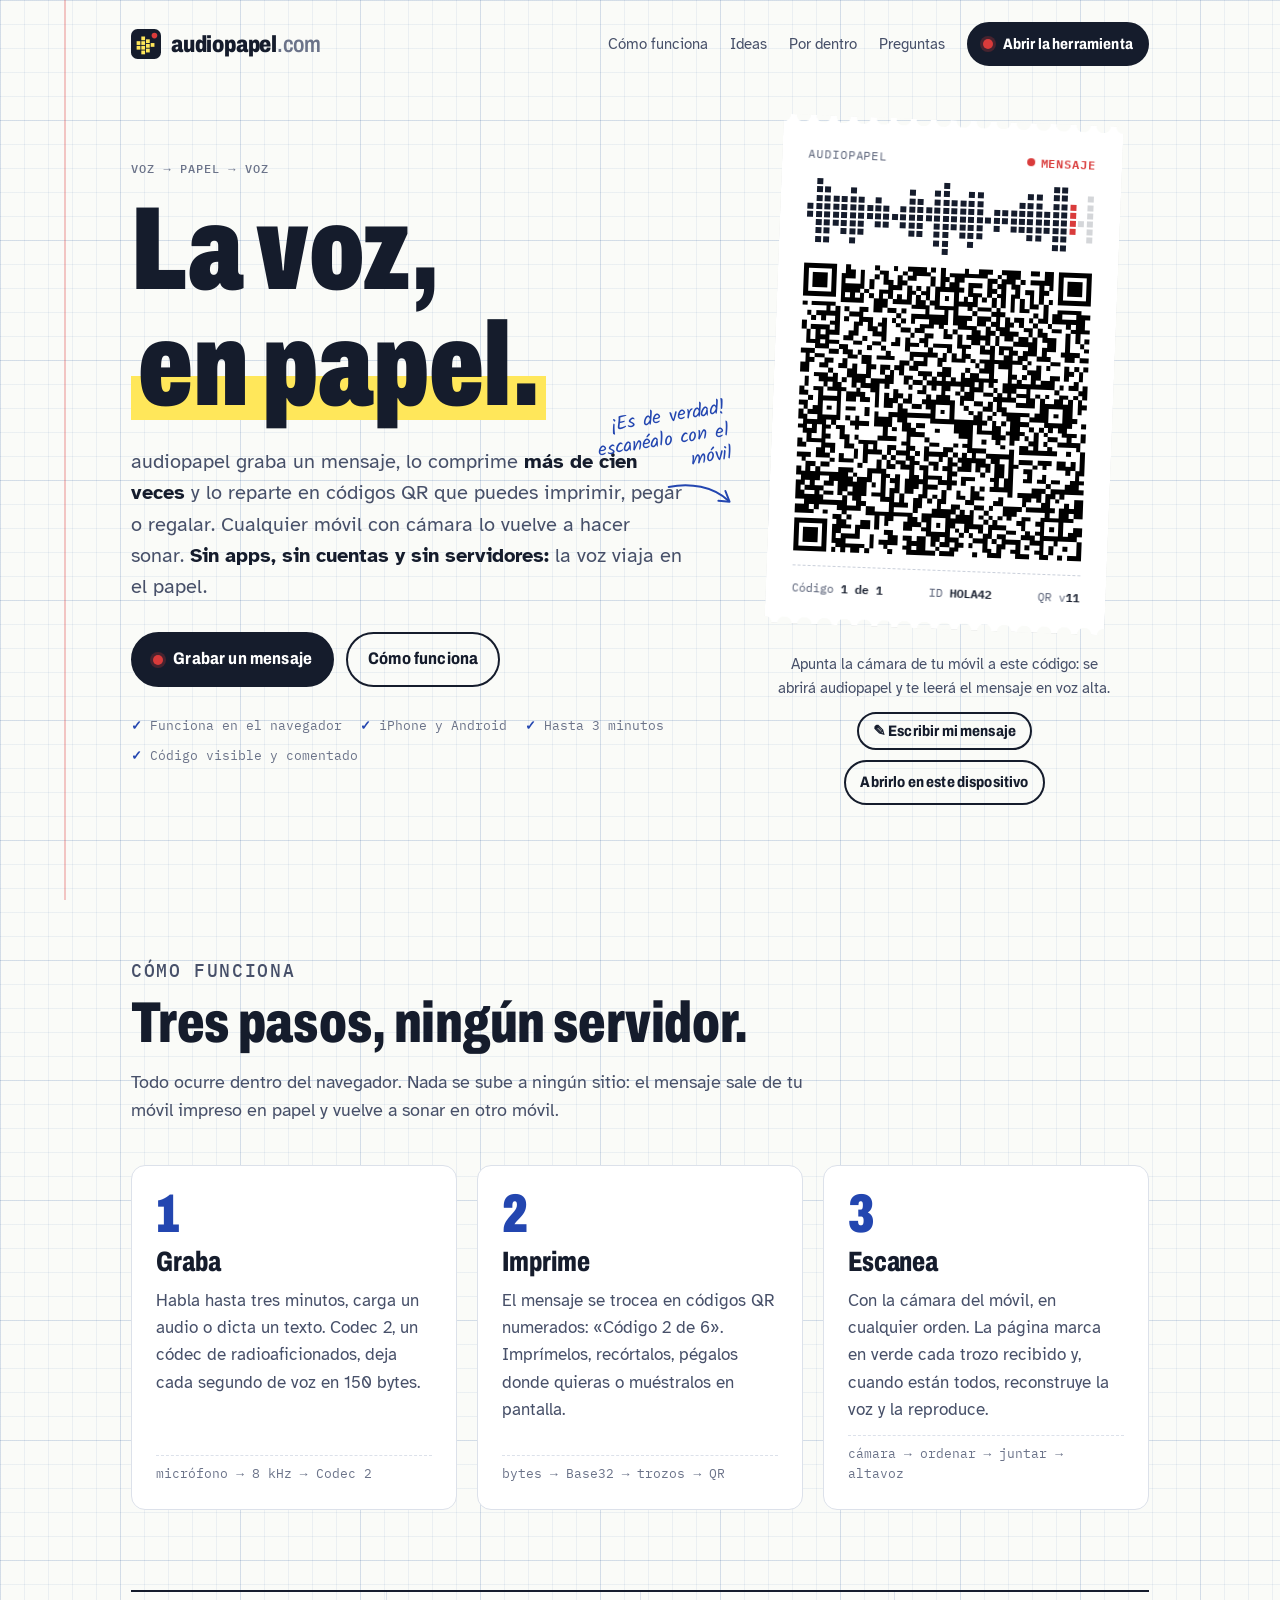
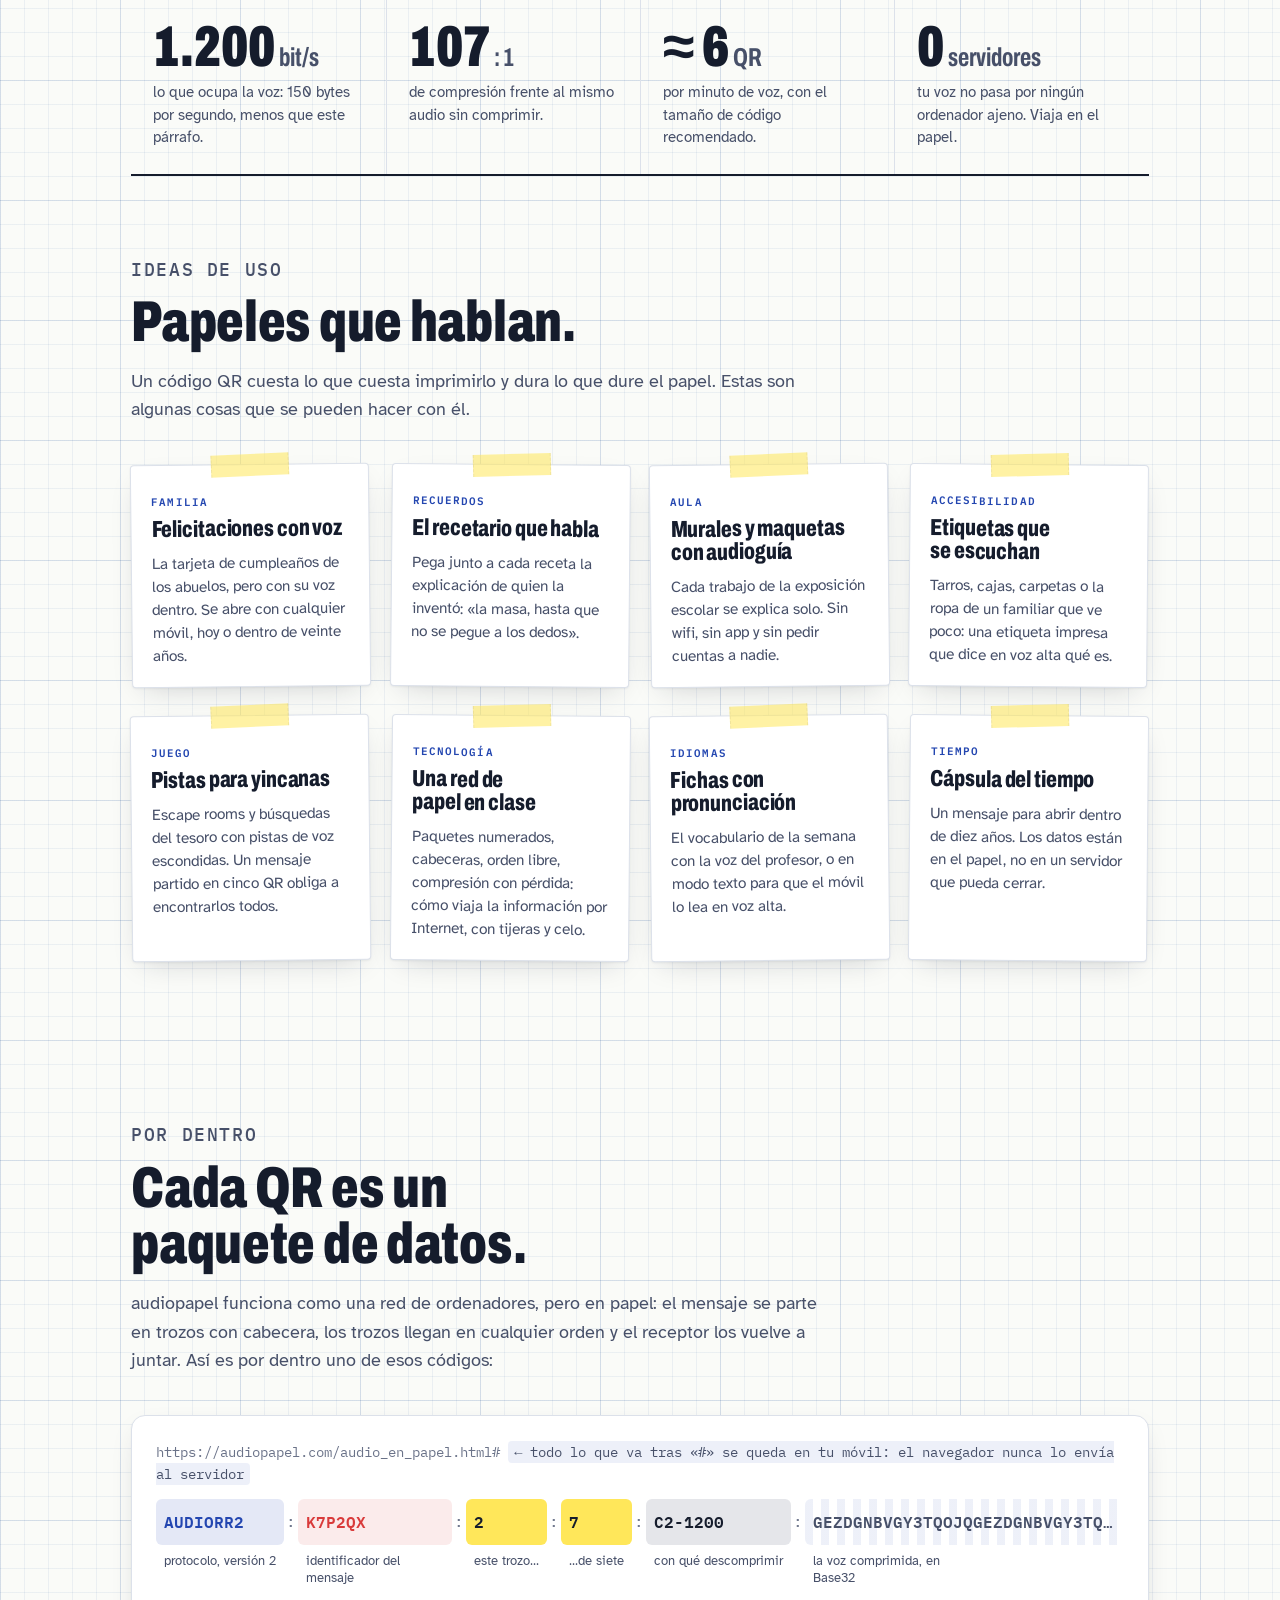
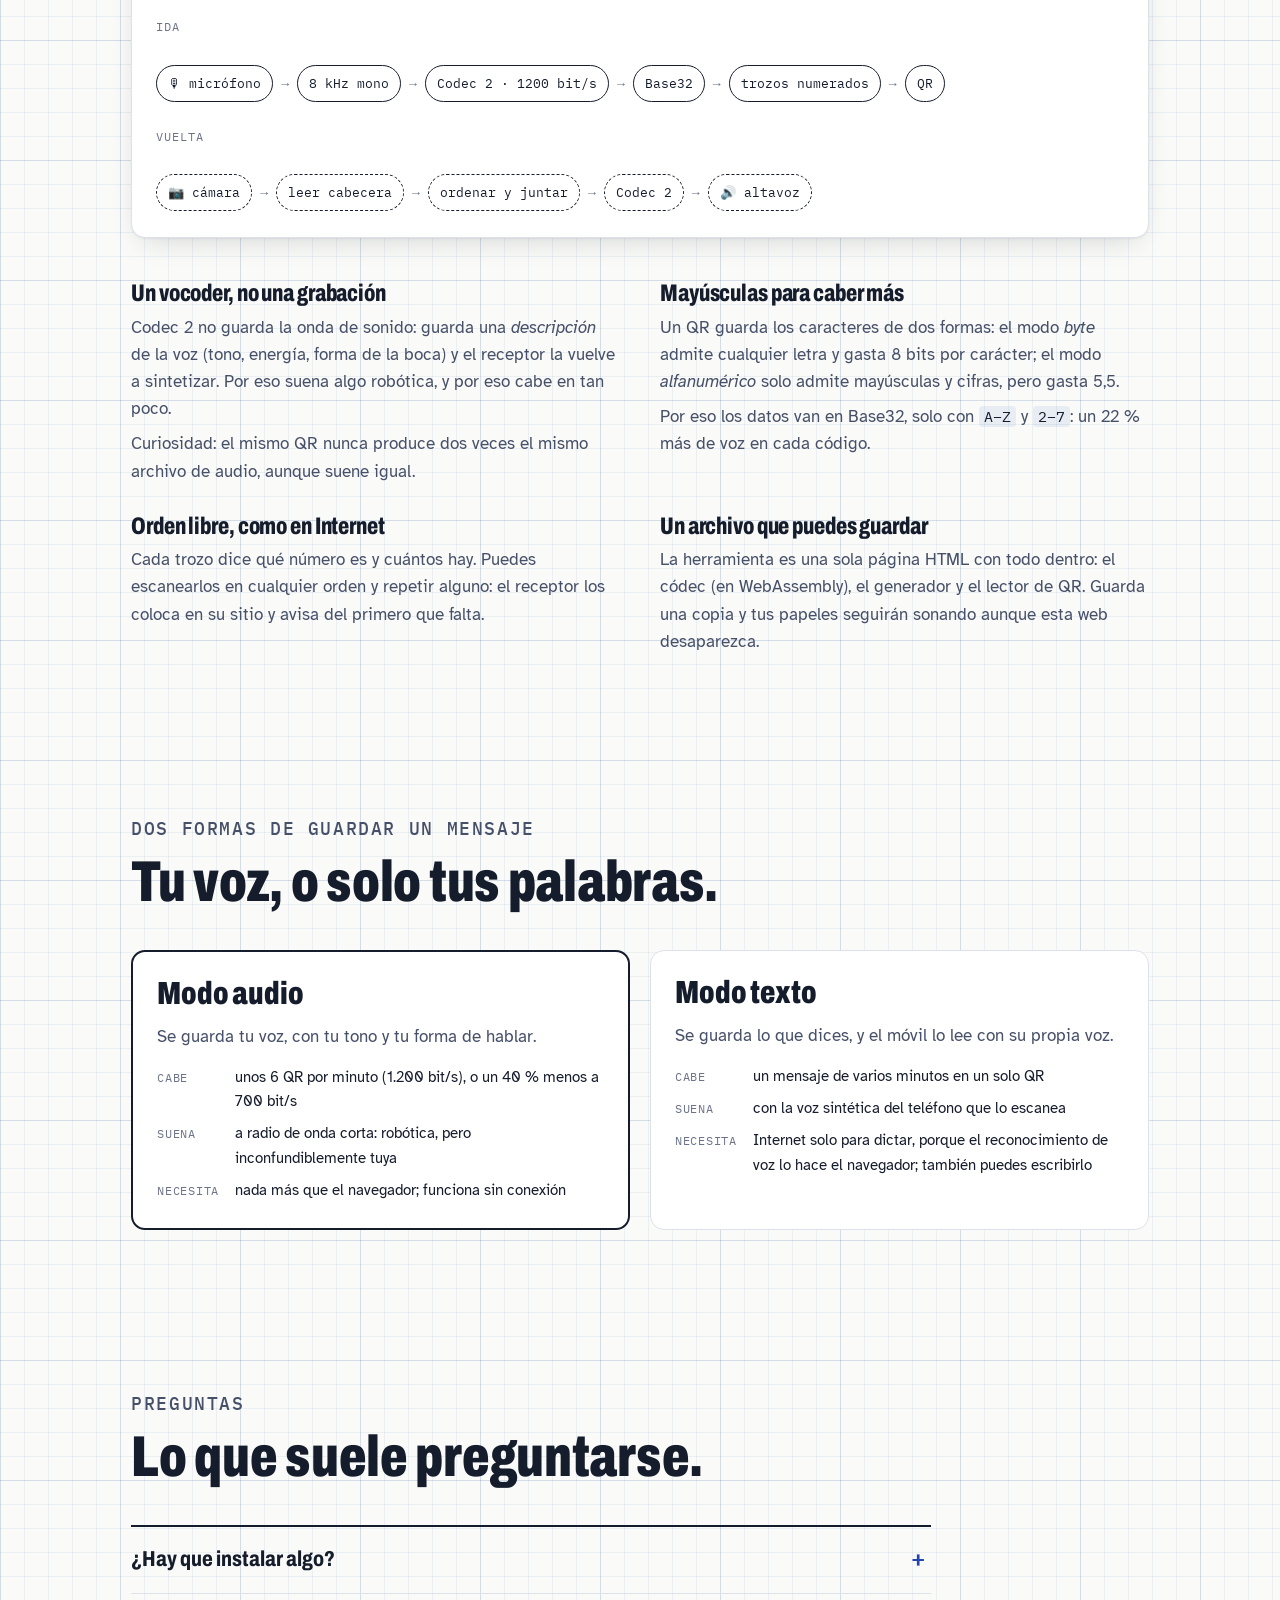
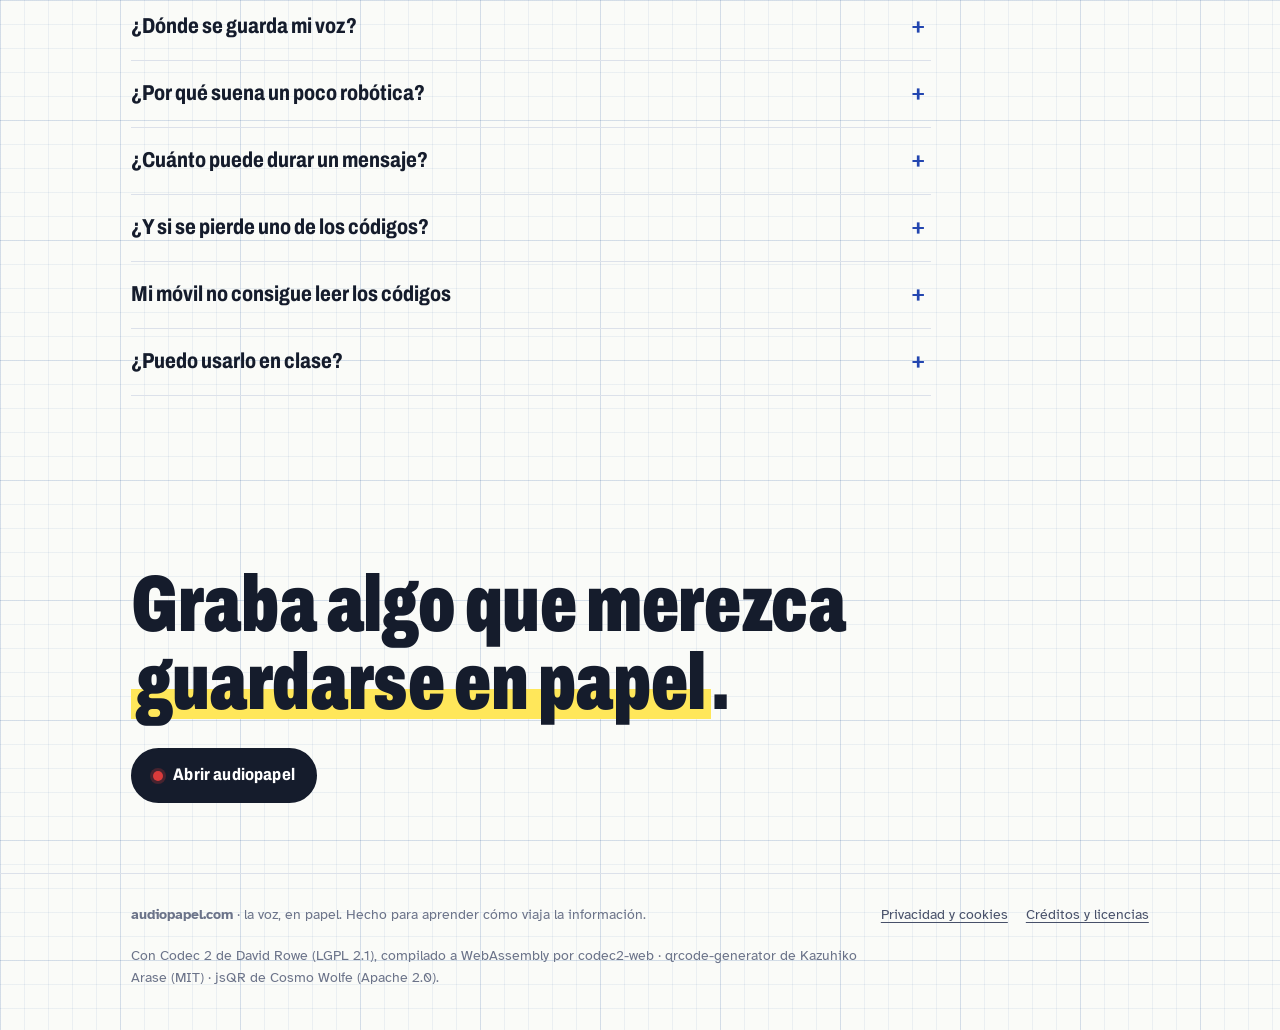
==== commit 28f5ce1d: "Activar el contador de códigos QR La herramienta suma cada generación en la hoja de Google «audiopap" ====
--- a/index.html
+++ b/index.html
@@ -758,7 +758,7 @@
 /* ---- Contador de códigos QR generados ----
    Lee el total de la hoja de cálculo (ver contador/LEEME.md). Si no
    responde, el sello simplemente no aparece. La dirección la pone construir.py. */
-const CONTADOR_URL = '';
+const CONTADOR_URL = 'https://script.google.com/macros/s/AKfycbwjiKoenS2PGj3epWYFZciF_xdheO45CoR0urt77Spe7Y6yLpj8A0zsntK1VGkz2j0/exec';
 if (CONTADOR_URL.startsWith('https://')) {
   fetch(CONTADOR_URL)
     .then(r => r.json())
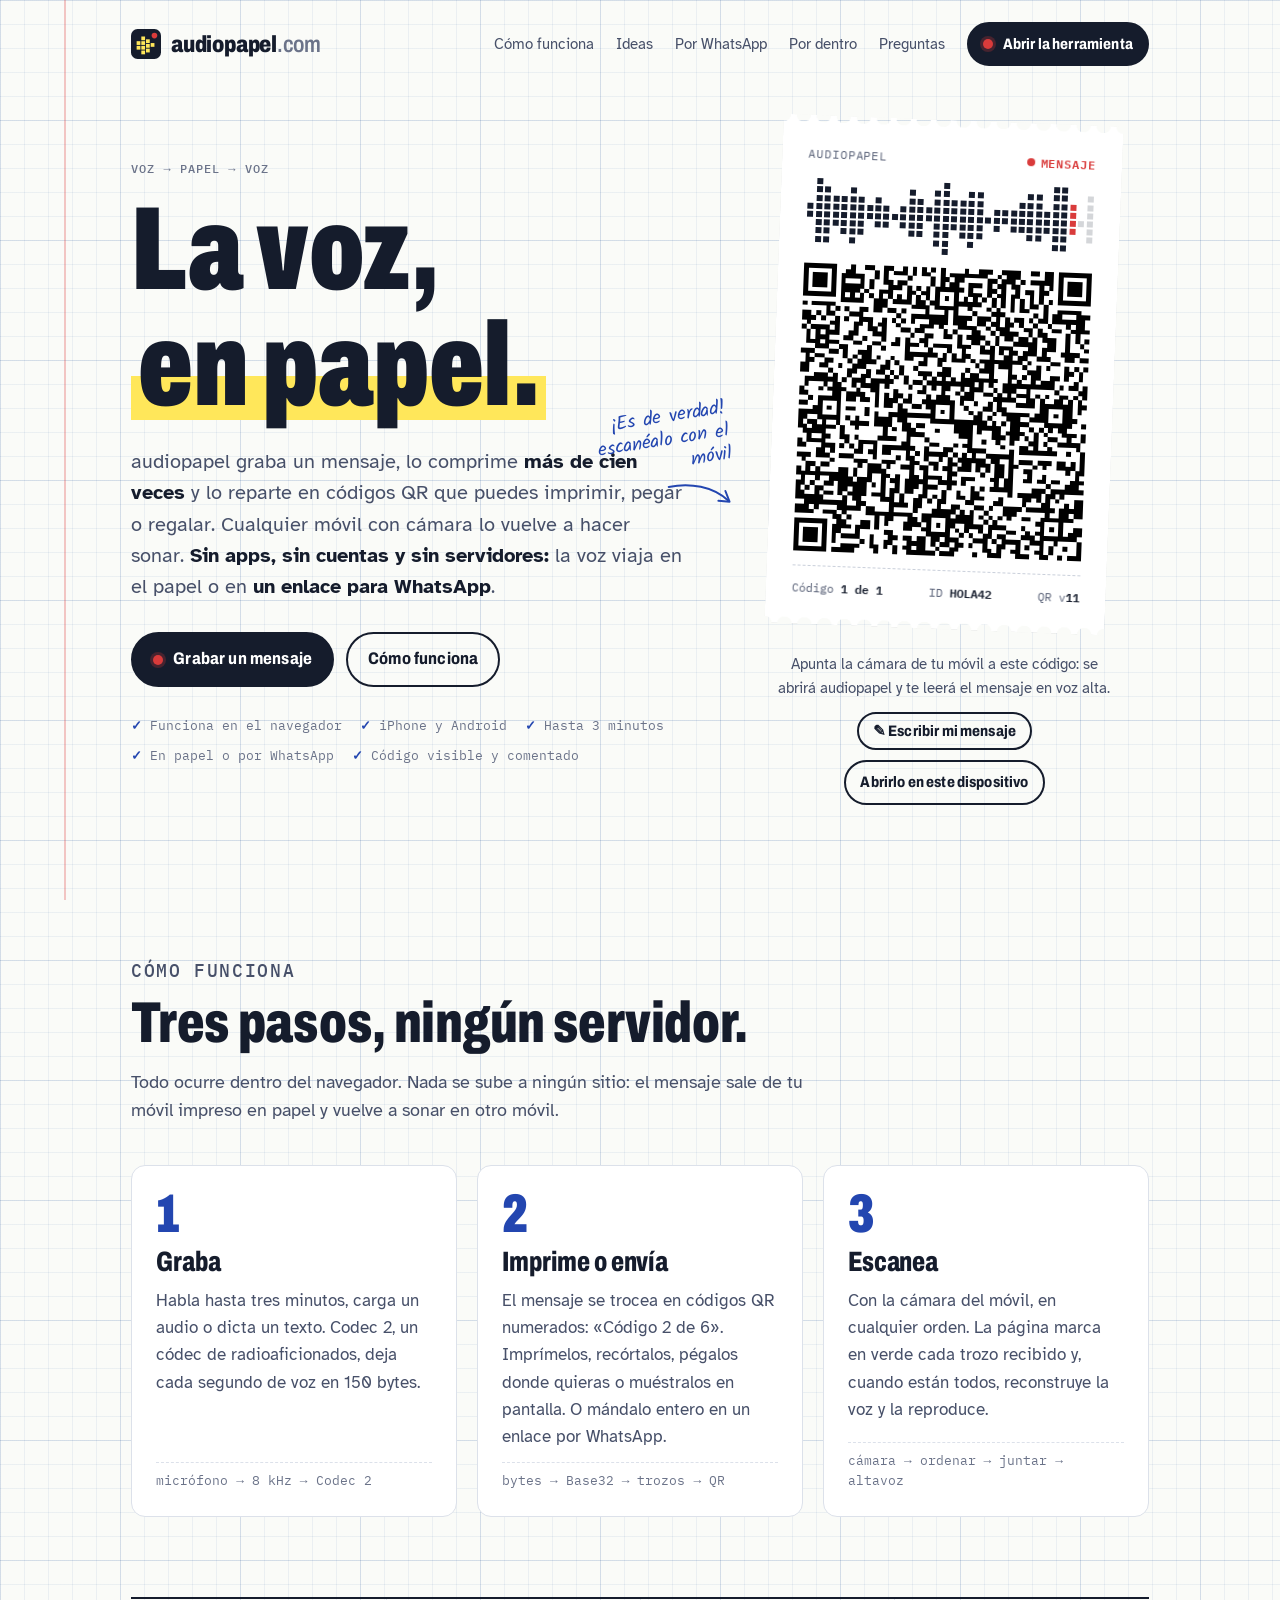
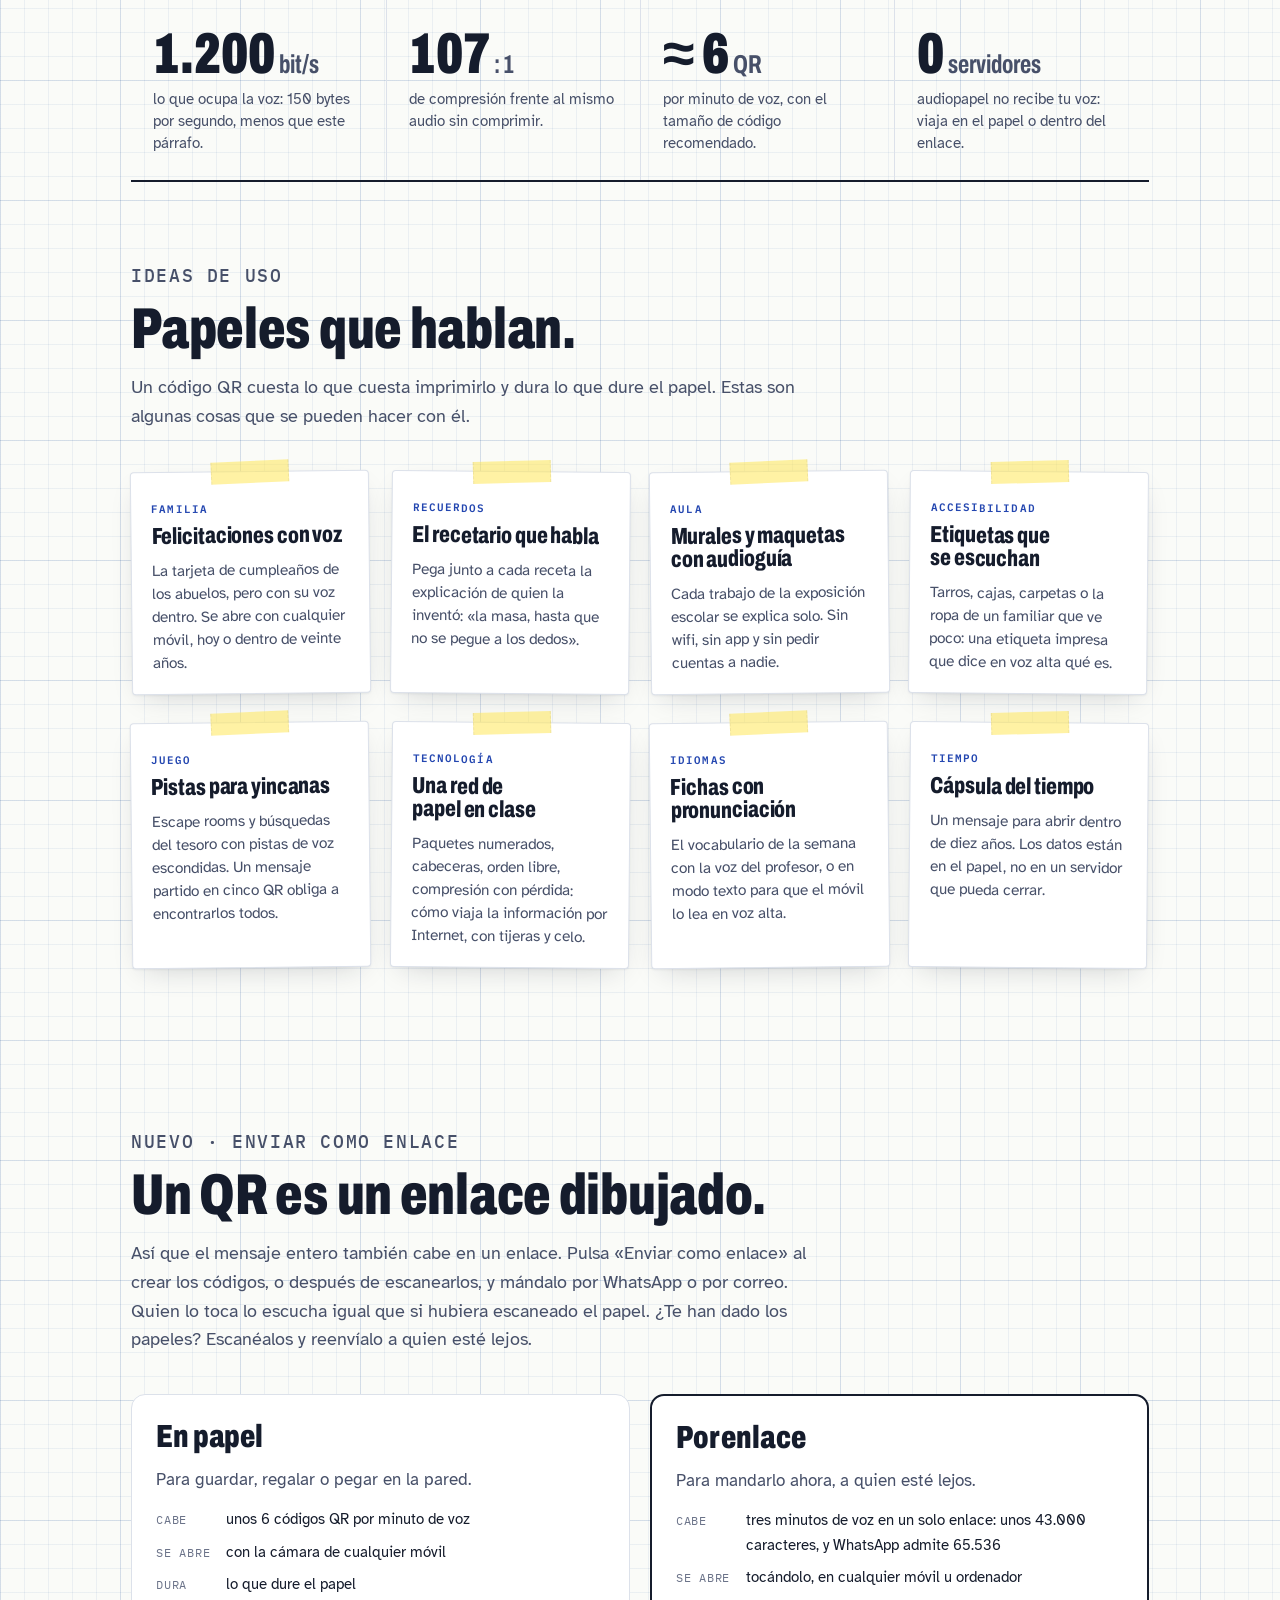
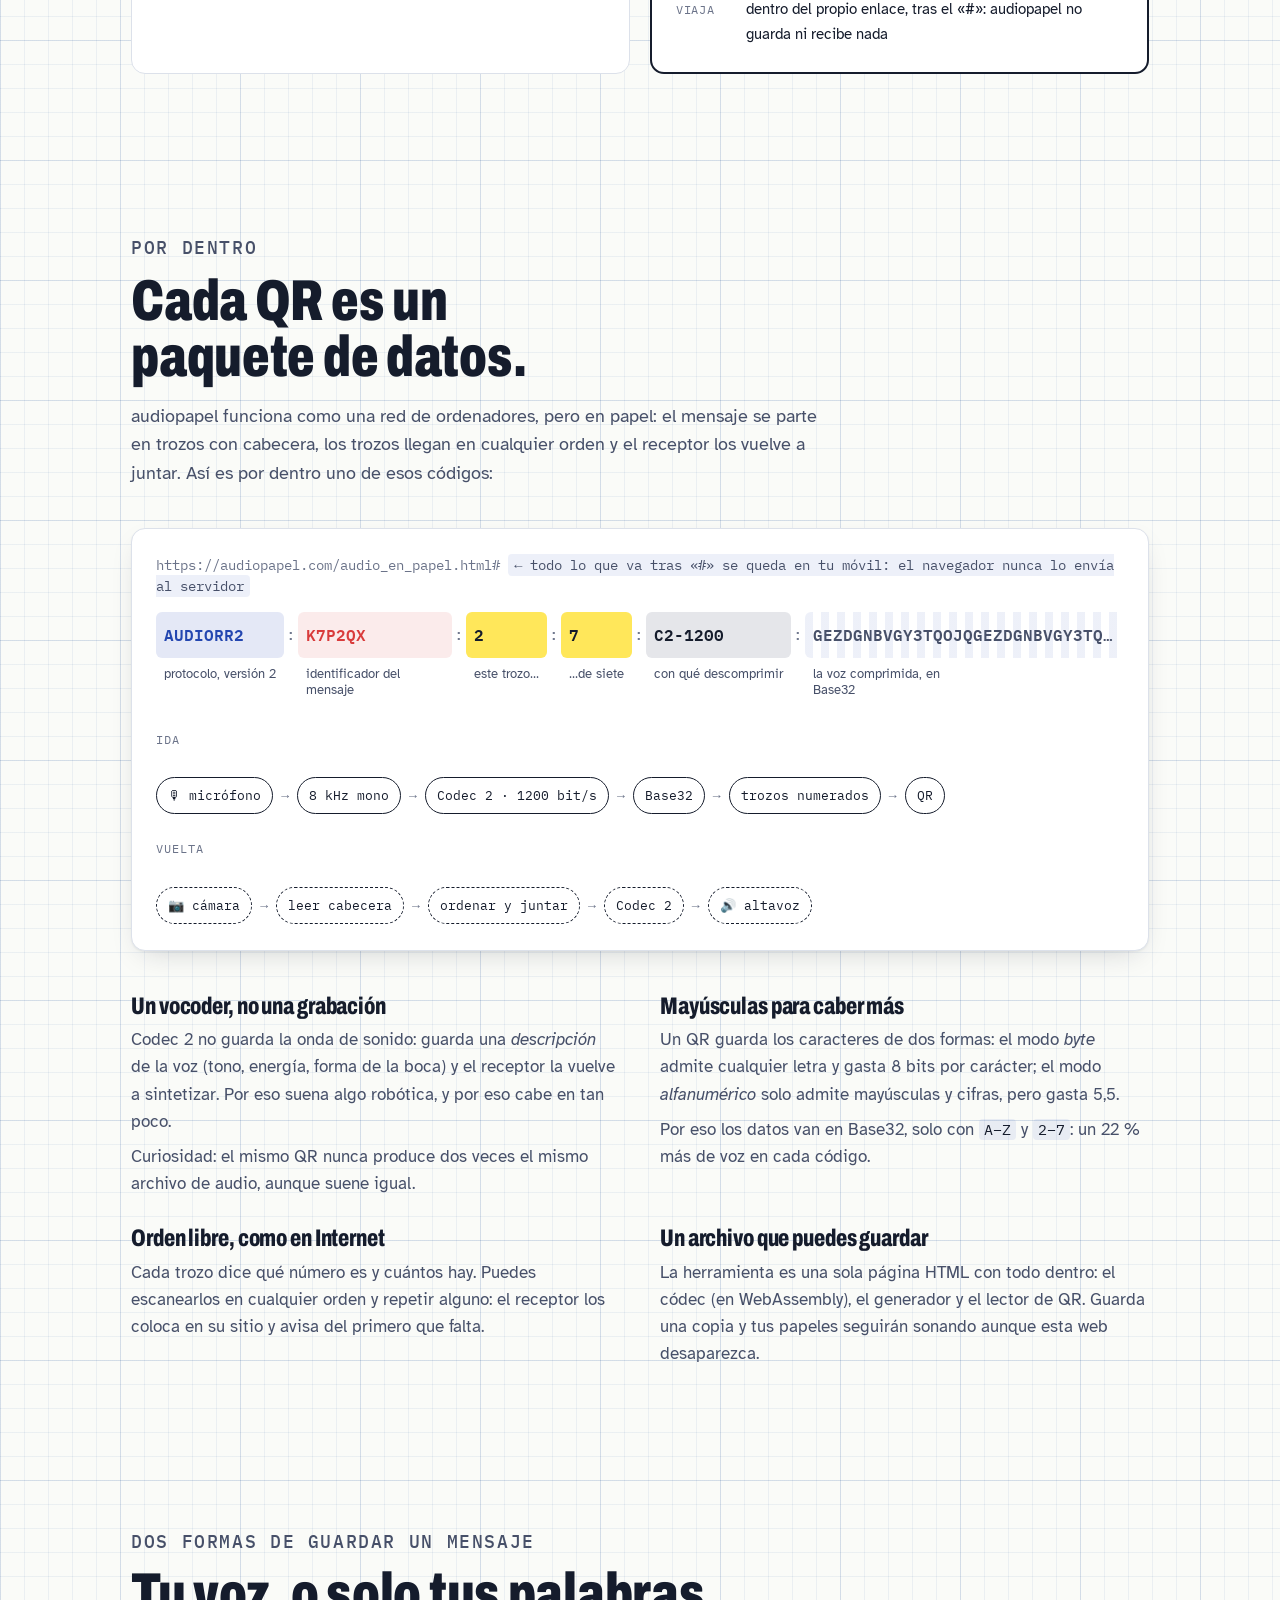
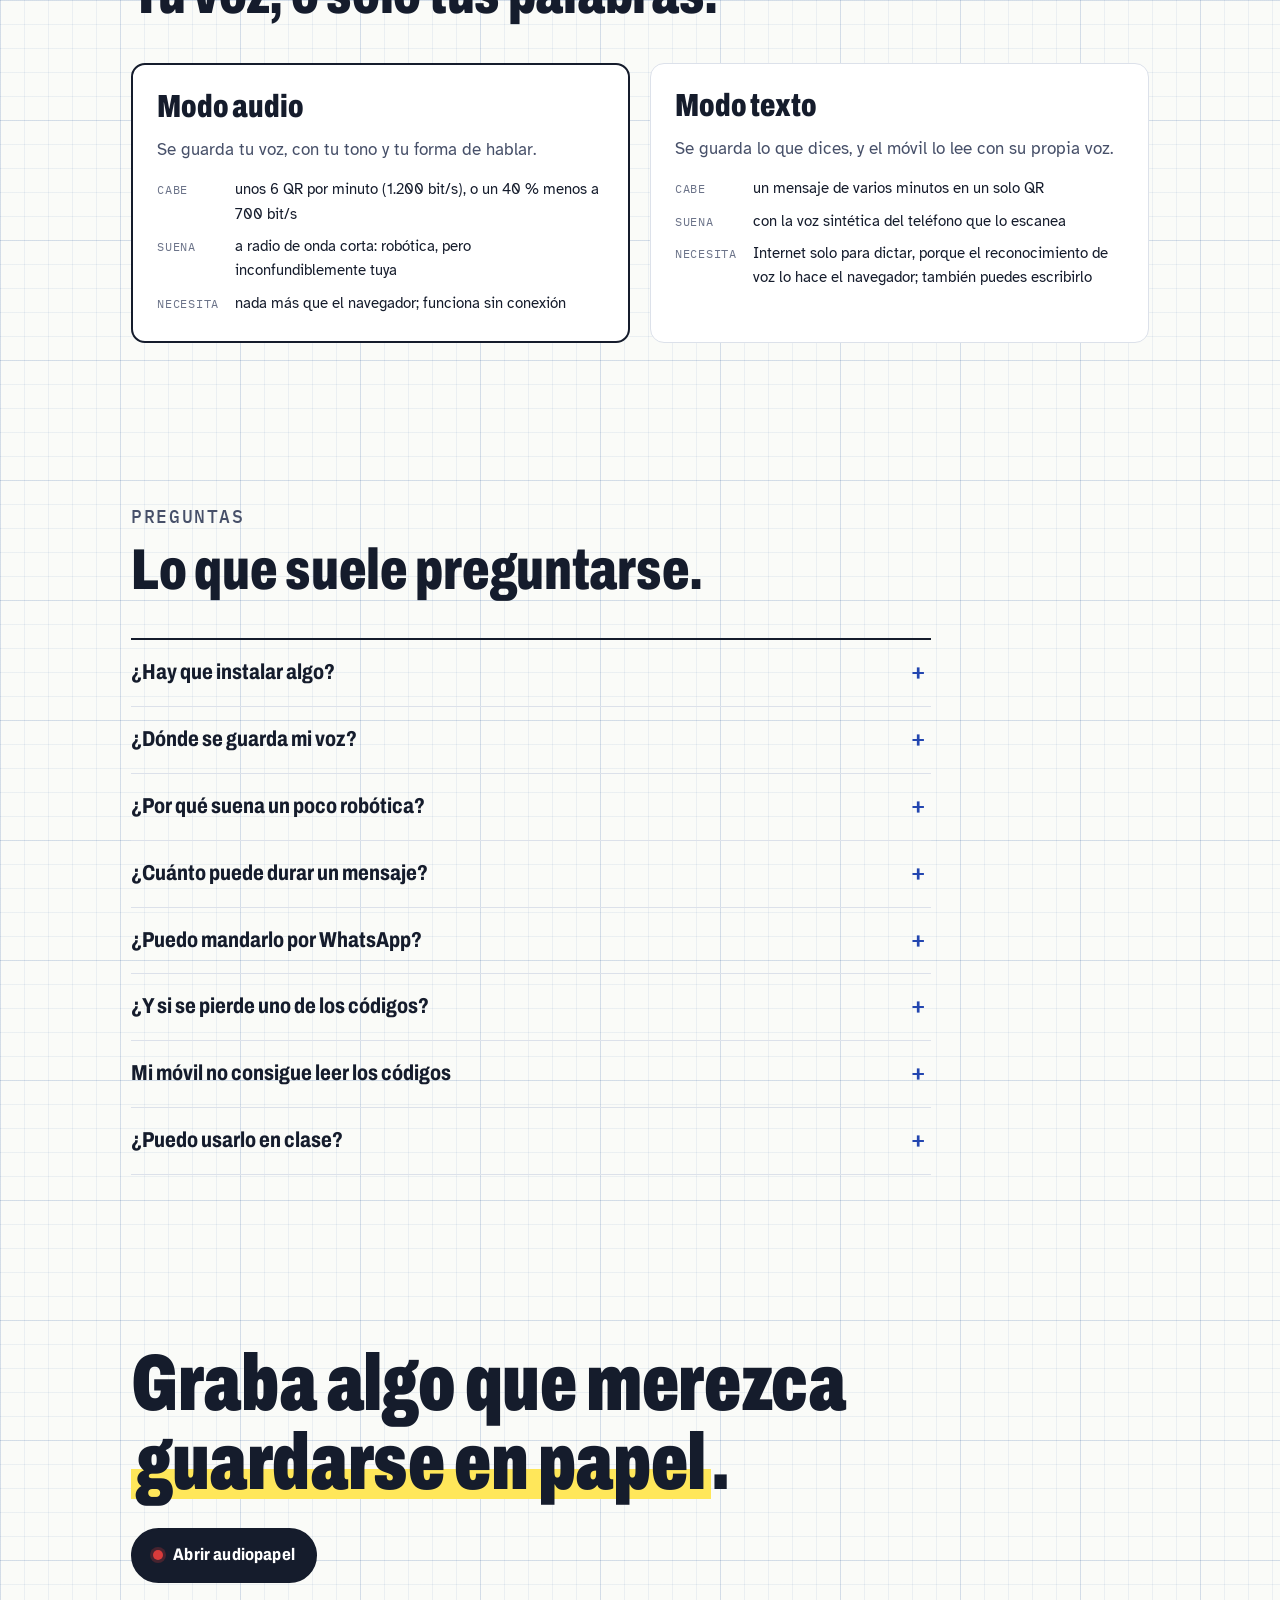
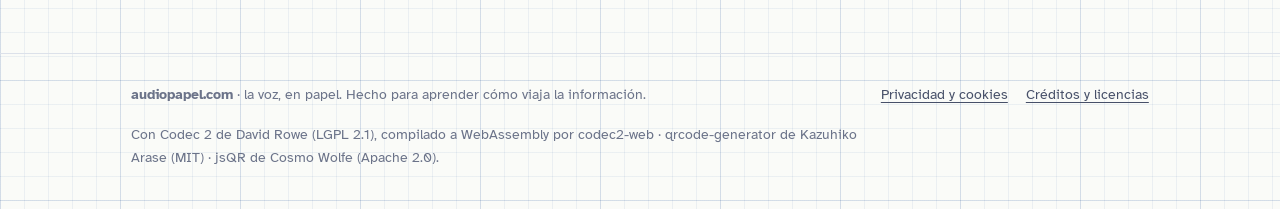
==== commit 1b454321: "Portada: presentar el envío por enlace (WhatsApp) - Sección nueva «Un QR es un enlace dibujado»: pap" ====
--- a/index.html
+++ b/index.html
@@ -4,7 +4,7 @@
 <meta charset="utf-8">
 <meta name="viewport" content="width=device-width, initial-scale=1, viewport-fit=cover">
 <title>audiopapel · Mensajes de voz en códigos QR para imprimir</title>
-<meta name="description" content="Convierte un mensaje de voz en códigos QR para imprimir, pegar o regalar. Cualquier móvil lo vuelve a hacer sonar, sin apps ni cuentas. Gratis.">
+<meta name="description" content="Convierte un mensaje de voz en códigos QR para imprimir o en un enlace para WhatsApp. Cualquier móvil lo vuelve a hacer sonar, sin apps ni cuentas. Gratis.">
 <meta name="robots" content="index, follow, max-image-preview:large">
 <link rel="canonical" href="https://audiopapel.com/">
 
@@ -14,7 +14,7 @@
 <meta property="og:locale" content="es_ES">
 <meta property="og:url" content="https://audiopapel.com/">
 <meta property="og:title" content="audiopapel · La voz, en papel">
-<meta property="og:description" content="Mensajes de voz impresos en códigos QR. Cualquier móvil los vuelve a hacer sonar, sin apps, sin cuentas y sin subir nada.">
+<meta property="og:description" content="Mensajes de voz en códigos QR o en un enlace. Cualquier móvil los vuelve a hacer sonar, sin apps, sin cuentas y sin subir nada.">
 <meta property="og:image" content="https://audiopapel.com/og-image.png">
 <meta property="og:image:width" content="1200">
 <meta property="og:image:height" content="630">
@@ -68,7 +68,8 @@
         "Compresión Codec 2 a 1200 o 700 bit/s",
         "Modo texto con dictado y voz sintética",
         "Códigos QR numerados que se leen en cualquier orden",
-        "Escaneo con la cámara del móvil, sin instalar nada"
+        "Escaneo con la cámara del móvil, sin instalar nada",
+        "Envío del mensaje entero en un solo enlace (WhatsApp, correo)"
       ]
     },
     {
@@ -77,11 +78,13 @@
         { "@type": "Question", "name": "¿Hay que instalar algo?",
           "acceptedAnswer": { "@type": "Answer", "text": "No. audiopapel es una página web. Para grabar, ábrela en el navegador; para escuchar, basta la cámara del móvil." } },
         { "@type": "Question", "name": "¿Dónde se guarda mi voz?",
-          "acceptedAnswer": { "@type": "Answer", "text": "En el papel, y en ningún sitio más. Todo se procesa en tu dispositivo y los datos viajan tras el «#» del enlace, una parte de la dirección que el navegador nunca envía al servidor." } },
+          "acceptedAnswer": { "@type": "Answer", "text": "En el papel (o en el enlace que envíes), y en ningún sitio más. Todo se procesa en tu dispositivo y los datos viajan tras el «#» del enlace, una parte de la dirección que el navegador nunca envía al servidor." } },
         { "@type": "Question", "name": "¿Por qué suena un poco robótica?",
           "acceptedAnswer": { "@type": "Answer", "text": "Para caber en papel, la voz se comprime a 1200 bits por segundo con Codec 2, un códec diseñado para radioaficionados que prioriza que se entienda lo que dices." } },
         { "@type": "Question", "name": "¿Cuánto puede durar un mensaje?",
-          "acceptedAnswer": { "@type": "Answer", "text": "Hasta tres minutos. Un minuto de voz ocupa unos 6 códigos QR con el tamaño recomendado." } }
+          "acceptedAnswer": { "@type": "Answer", "text": "Hasta tres minutos. Un minuto de voz ocupa unos 6 códigos QR con el tamaño recomendado." } },
+        { "@type": "Question", "name": "¿Puedo mandarlo por WhatsApp?",
+          "acceptedAnswer": { "@type": "Answer", "text": "Sí. Pulsa «Enviar como enlace» al crear los códigos o después de escanearlos: el mensaje entero va dentro de un solo enlace. Tres minutos de voz ocupan unos 43.000 caracteres y WhatsApp admite hasta 65.536." } }
       ]
     }
   ]
@@ -216,6 +219,7 @@
   .menu { display: flex; align-items: center; gap: 22px; flex-wrap: wrap; }
   .menu a { color: var(--tinta-2); text-decoration: none; font-size: .95rem; }
   .menu a:hover { color: var(--tinta); }
+  @media (max-width: 1040px) { .menu a.menu-extra { display: none; } }   /* que el menú quepa en una línea */
   @media (max-width: 720px) { .menu a:not(.boton) { display: none; } }
 
   .boton {
@@ -416,9 +420,10 @@
     </a>
     <nav class="menu" aria-label="Secciones">
       <a href="#como">Cómo funciona</a>
-      <a href="#ideas">Ideas</a>
-      <a href="#dentro">Por dentro</a>
-      <a href="#preguntas">Preguntas</a>
+      <a class="menu-extra" href="#ideas">Ideas</a>
+      <a href="#enlace">Por WhatsApp</a>
+      <a class="menu-extra" href="#dentro">Por dentro</a>
+      <a class="menu-extra" href="#preguntas">Preguntas</a>
       <a class="boton pequeno" data-enlace-app href="audio_en_papel.html"><span class="punto" aria-hidden="true"></span>Abrir la herramienta</a>
     </nav>
   </div>
@@ -432,7 +437,7 @@
       <div>
         <p class="etiqueta">Voz → papel → voz</p>
         <h1><span class="linea">La voz,</span> <span class="linea"><span class="subrayado">en papel.</span></span></h1>
-        <p class="entradilla">audiopapel graba un mensaje, lo comprime <strong>más de cien veces</strong> y lo reparte en códigos QR que puedes imprimir, pegar o regalar. Cualquier móvil con cámara lo vuelve a hacer sonar. <strong>Sin apps, sin cuentas y sin servidores:</strong> la voz viaja en el papel.</p>
+        <p class="entradilla">audiopapel graba un mensaje, lo comprime <strong>más de cien veces</strong> y lo reparte en códigos QR que puedes imprimir, pegar o regalar. Cualquier móvil con cámara lo vuelve a hacer sonar. <strong>Sin apps, sin cuentas y sin servidores:</strong> la voz viaja en el papel o en <strong>un enlace para WhatsApp</strong>.</p>
         <div class="acciones">
           <a class="boton" data-enlace-app href="audio_en_papel.html"><span class="punto" aria-hidden="true"></span>Grabar un mensaje</a>
           <a class="boton claro" href="#como">Cómo funciona</a>
@@ -441,6 +446,7 @@
           <span>Funciona en el navegador</span>
           <span>iPhone y Android</span>
           <span>Hasta 3 minutos</span>
+          <span>En papel o por WhatsApp</span>
           <span>Código visible y comentado</span>
           <span id="contador-qr" hidden></span>
         </div>
@@ -497,8 +503,8 @@
         </article>
         <article class="paso">
           <span class="num">2</span>
-          <h3>Imprime</h3>
-          <p>El mensaje se trocea en códigos QR numerados: «Código 2 de 6». Imprímelos, recórtalos, pégalos donde quieras o muéstralos en pantalla.</p>
+          <h3>Imprime o envía</h3>
+          <p>El mensaje se trocea en códigos QR numerados: «Código 2 de 6». Imprímelos, recórtalos, pégalos donde quieras o muéstralos en pantalla. O mándalo entero en un enlace por WhatsApp.</p>
           <code>bytes → Base32 → trozos → QR</code>
         </article>
         <article class="paso">
@@ -518,7 +524,7 @@
         <div class="cifra"><b>1.200<small>bit/s</small></b><span>lo que ocupa la voz: 150 bytes por segundo, menos que este párrafo.</span></div>
         <div class="cifra"><b>107<small>: 1</small></b><span>de compresión frente al mismo audio sin comprimir.</span></div>
         <div class="cifra"><b>≈ 6<small>QR</small></b><span>por minuto de voz, con el tamaño de código recomendado.</span></div>
-        <div class="cifra"><b>0<small>servidores</small></b><span>tu voz no pasa por ningún ordenador ajeno. Viaja en el papel.</span></div>
+        <div class="cifra"><b>0<small>servidores</small></b><span>audiopapel no recibe tu voz: viaja en el papel o dentro del enlace.</span></div>
       </div>
     </div>
   </section>
@@ -576,6 +582,37 @@
           <span class="tipo">Tiempo</span>
           <h3>Cápsula del tiempo</h3>
           <p>Un mensaje para abrir dentro de diez años. Los datos están en el papel, no en un servidor que pueda cerrar.</p>
+        </article>
+      </div>
+    </div>
+  </section>
+
+  <!-- ========================= PAPEL O ENLACE ======================== -->
+  <section class="bloque" id="enlace">
+    <div class="envoltorio">
+      <div class="cabeza-bloque">
+        <p class="etiqueta">Nuevo · enviar como enlace</p>
+        <h2>Un QR es un enlace dibujado.</h2>
+        <p>Así que el mensaje entero también cabe en un enlace. Pulsa «Enviar como enlace» al crear los códigos, o después de escanearlos, y mándalo por WhatsApp o por correo. Quien lo toca lo escucha igual que si hubiera escaneado el papel. ¿Te han dado los papeles? Escanéalos y reenvíalo a quien esté lejos.</p>
+      </div>
+      <div class="modos">
+        <article class="modo">
+          <h3>En papel</h3>
+          <p class="lema">Para guardar, regalar o pegar en la pared.</p>
+          <dl>
+            <dt>Cabe</dt><dd>unos 6 códigos QR por minuto de voz</dd>
+            <dt>Se abre</dt><dd>con la cámara de cualquier móvil</dd>
+            <dt>Dura</dt><dd>lo que dure el papel</dd>
+          </dl>
+        </article>
+        <article class="modo destacado">
+          <h3>Por enlace</h3>
+          <p class="lema">Para mandarlo ahora, a quien esté lejos.</p>
+          <dl>
+            <dt>Cabe</dt><dd>tres minutos de voz en un solo enlace: unos 43.000 caracteres, y WhatsApp admite 65.536</dd>
+            <dt>Se abre</dt><dd>tocándolo, en cualquier móvil u ordenador</dd>
+            <dt>Viaja</dt><dd>dentro del propio enlace, tras el «#»: audiopapel no guarda ni recibe nada</dd>
+          </dl>
         </article>
       </div>
     </div>
@@ -689,7 +726,7 @@
         </details>
         <details>
           <summary>¿Dónde se guarda mi voz?</summary>
-          <div class="respuesta"><p>En el papel, y en ningún sitio más. La página no tiene un servidor que reciba tus grabaciones: todo se procesa en tu dispositivo. Los datos viajan tras el «#» del enlace, una parte de la dirección que el navegador nunca envía.</p><p>La única excepción es el dictado del modo texto: el reconocimiento de voz lo hace el servicio del propio navegador (Google o Apple), igual que cuando dictas en el teclado del móvil.</p></div>
+          <div class="respuesta"><p>En el papel (o en el enlace que envíes), y en ningún sitio más. La página no tiene un servidor que reciba tus grabaciones: todo se procesa en tu dispositivo. Los datos viajan tras el «#» del enlace, una parte de la dirección que el navegador nunca envía.</p><p>La única excepción es el dictado del modo texto: el reconocimiento de voz lo hace el servicio del propio navegador (Google o Apple), igual que cuando dictas en el teclado del móvil.</p></div>
         </details>
         <details>
           <summary>¿Por qué suena un poco robótica?</summary>
@@ -698,6 +735,10 @@
         <details>
           <summary>¿Cuánto puede durar un mensaje?</summary>
           <div class="respuesta"><p>Hasta tres minutos. Un minuto de voz son unos 6 códigos con el tamaño recomendado. Si usas el tamaño máximo, tres minutos caben en 14 códigos, aunque cuestan más de leer con cámaras modestas.</p></div>
+        </details>
+        <details>
+          <summary>¿Puedo mandarlo por WhatsApp?</summary>
+          <div class="respuesta"><p>Sí. Al crear los códigos, o después de escanearlos, pulsa «Enviar como enlace»: el mensaje entero va dentro de un solo enlace, listo para WhatsApp o el correo. Tres minutos de voz ocupan unos 43.000 caracteres y WhatsApp admite hasta 65.536; por correo no hay límite.</p><p>Telegram corta los mensajes a 4.096 caracteres: ahí solo caben mensajes de texto y audios de unos segundos.</p></div>
         </details>
         <details>
           <summary>¿Y si se pierde uno de los códigos?</summary>
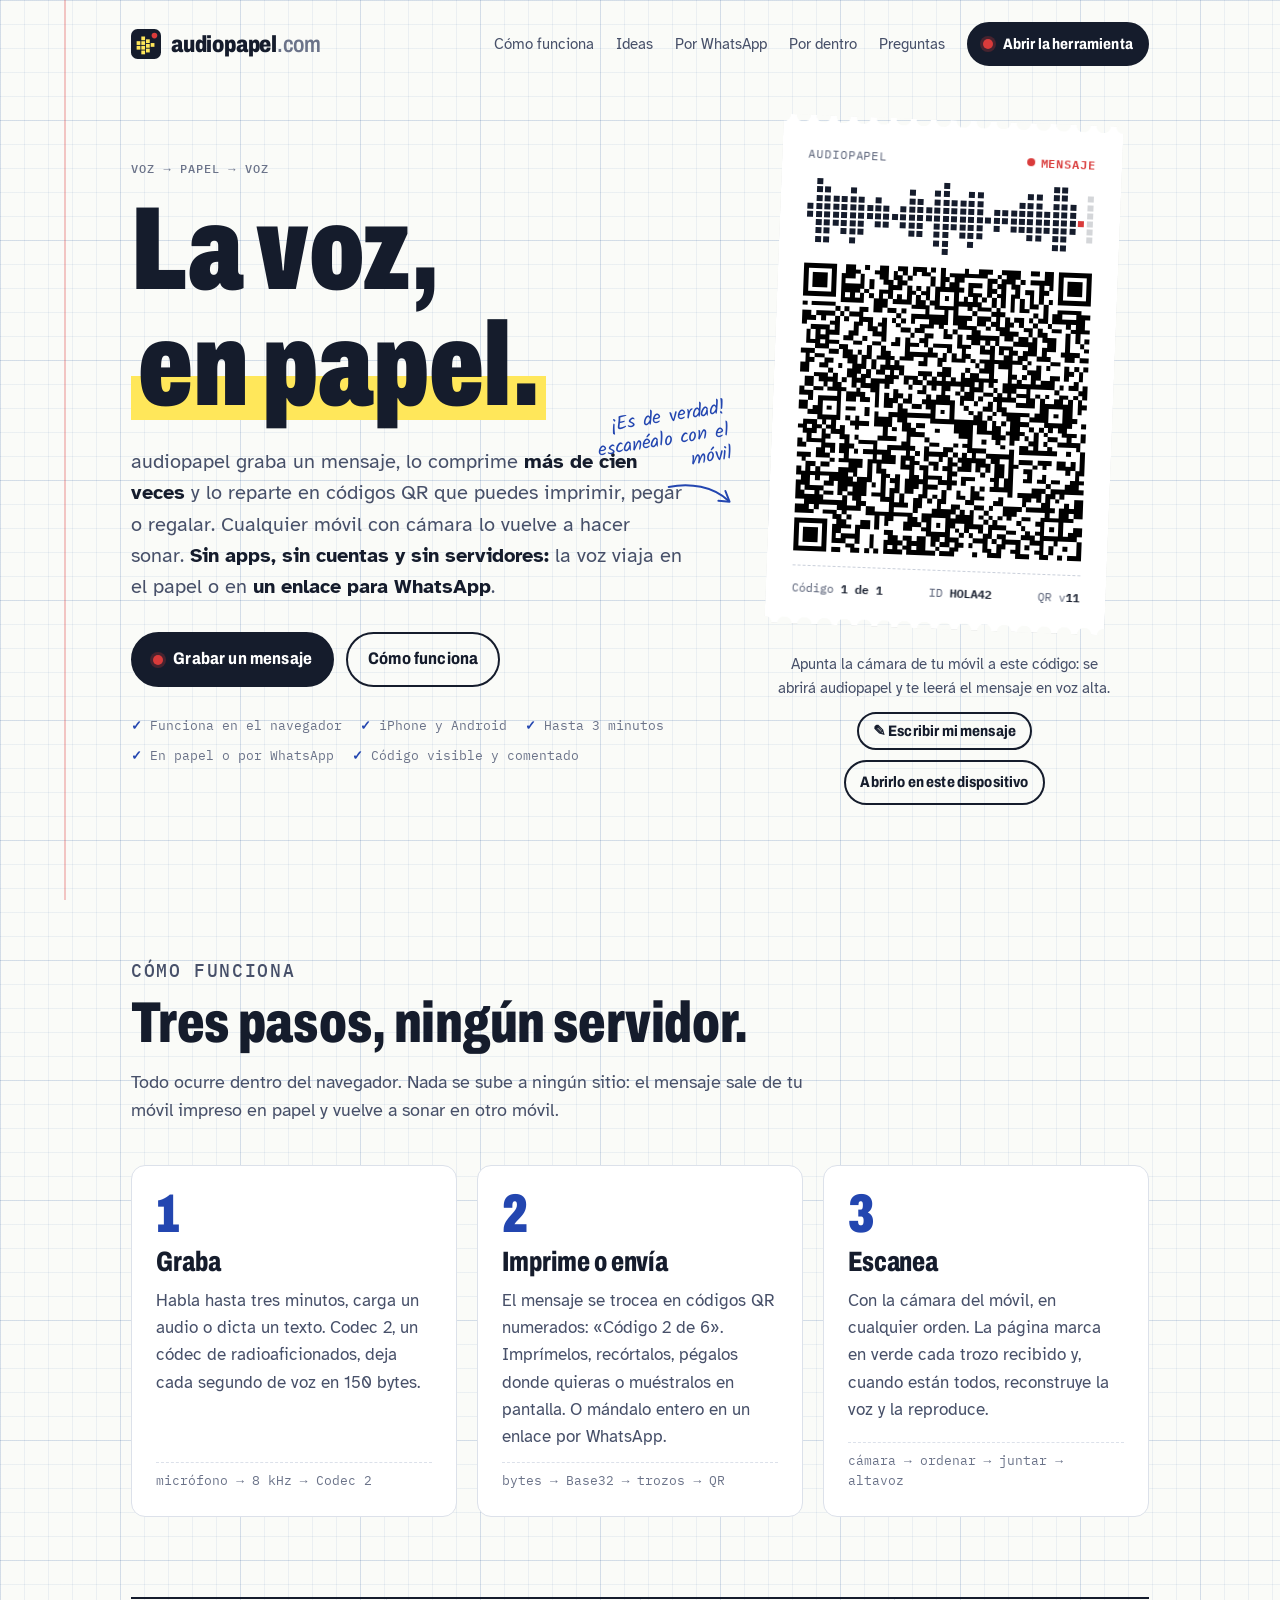
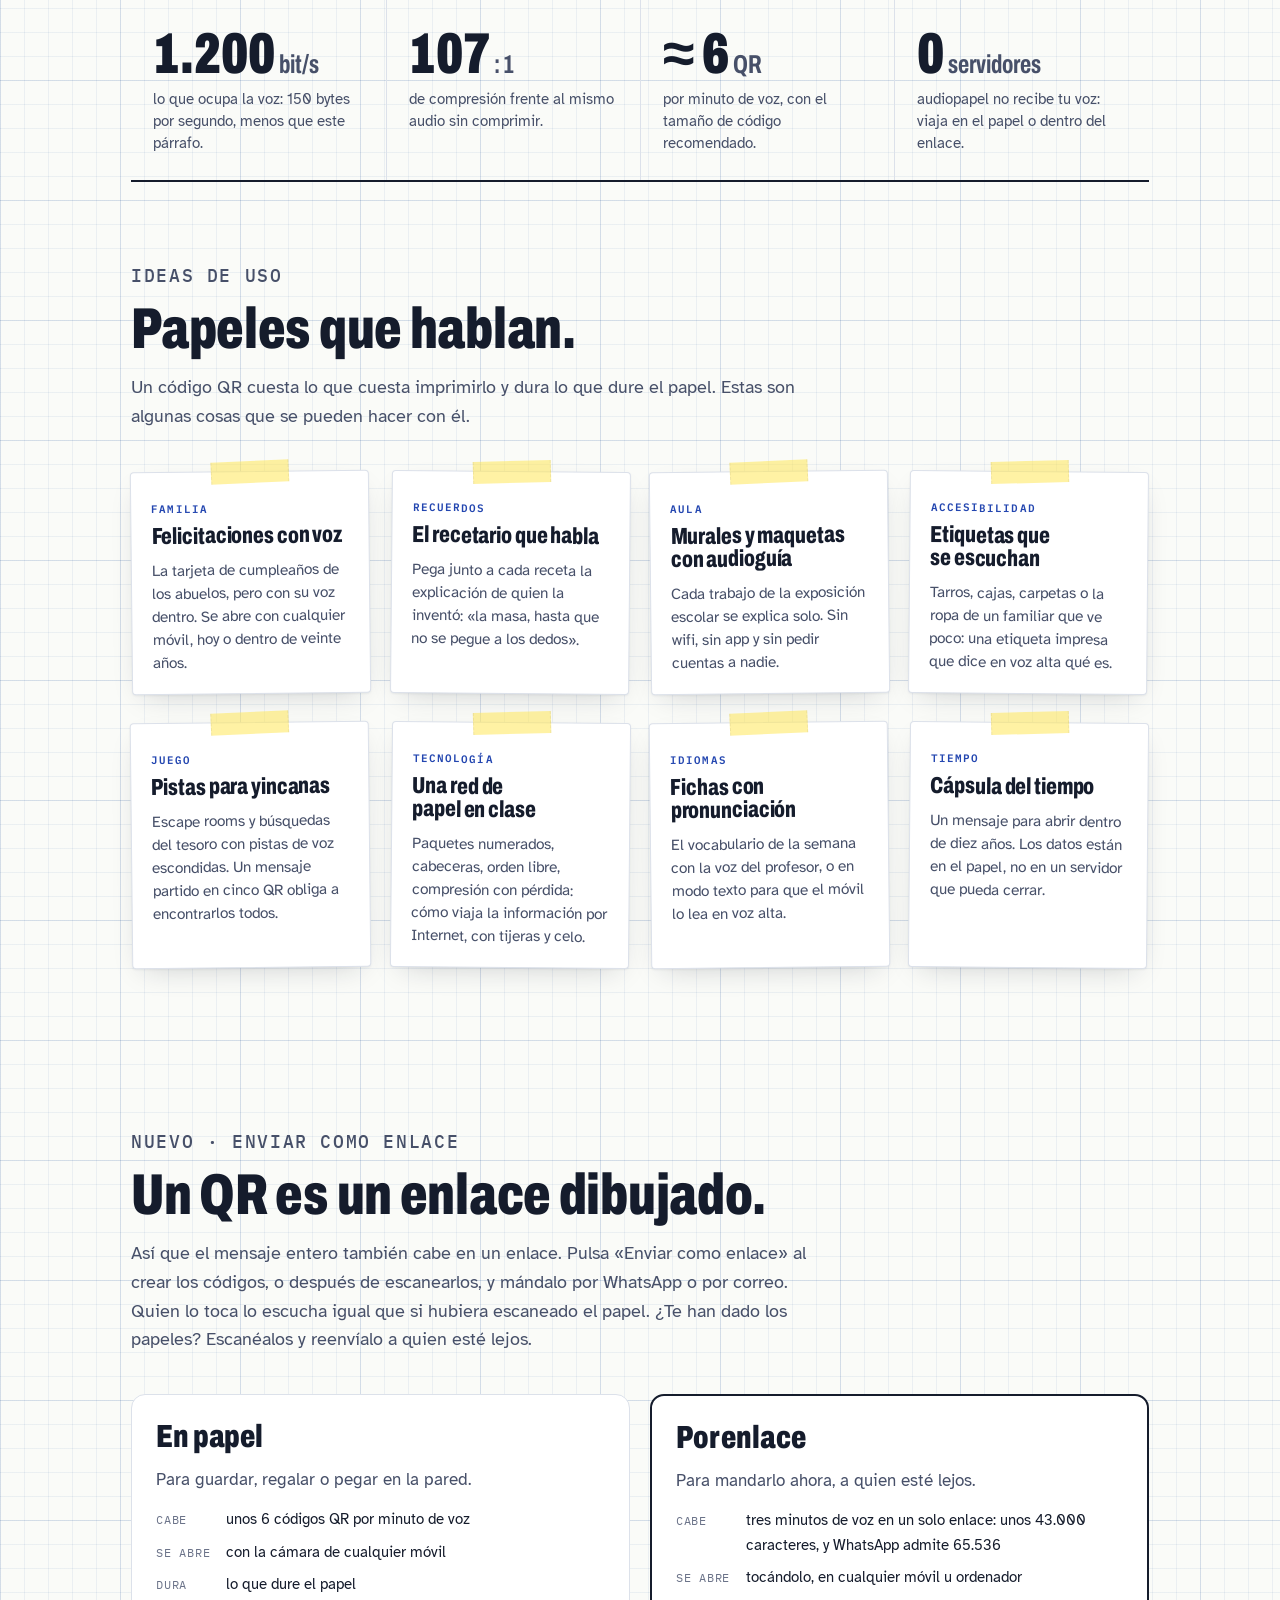
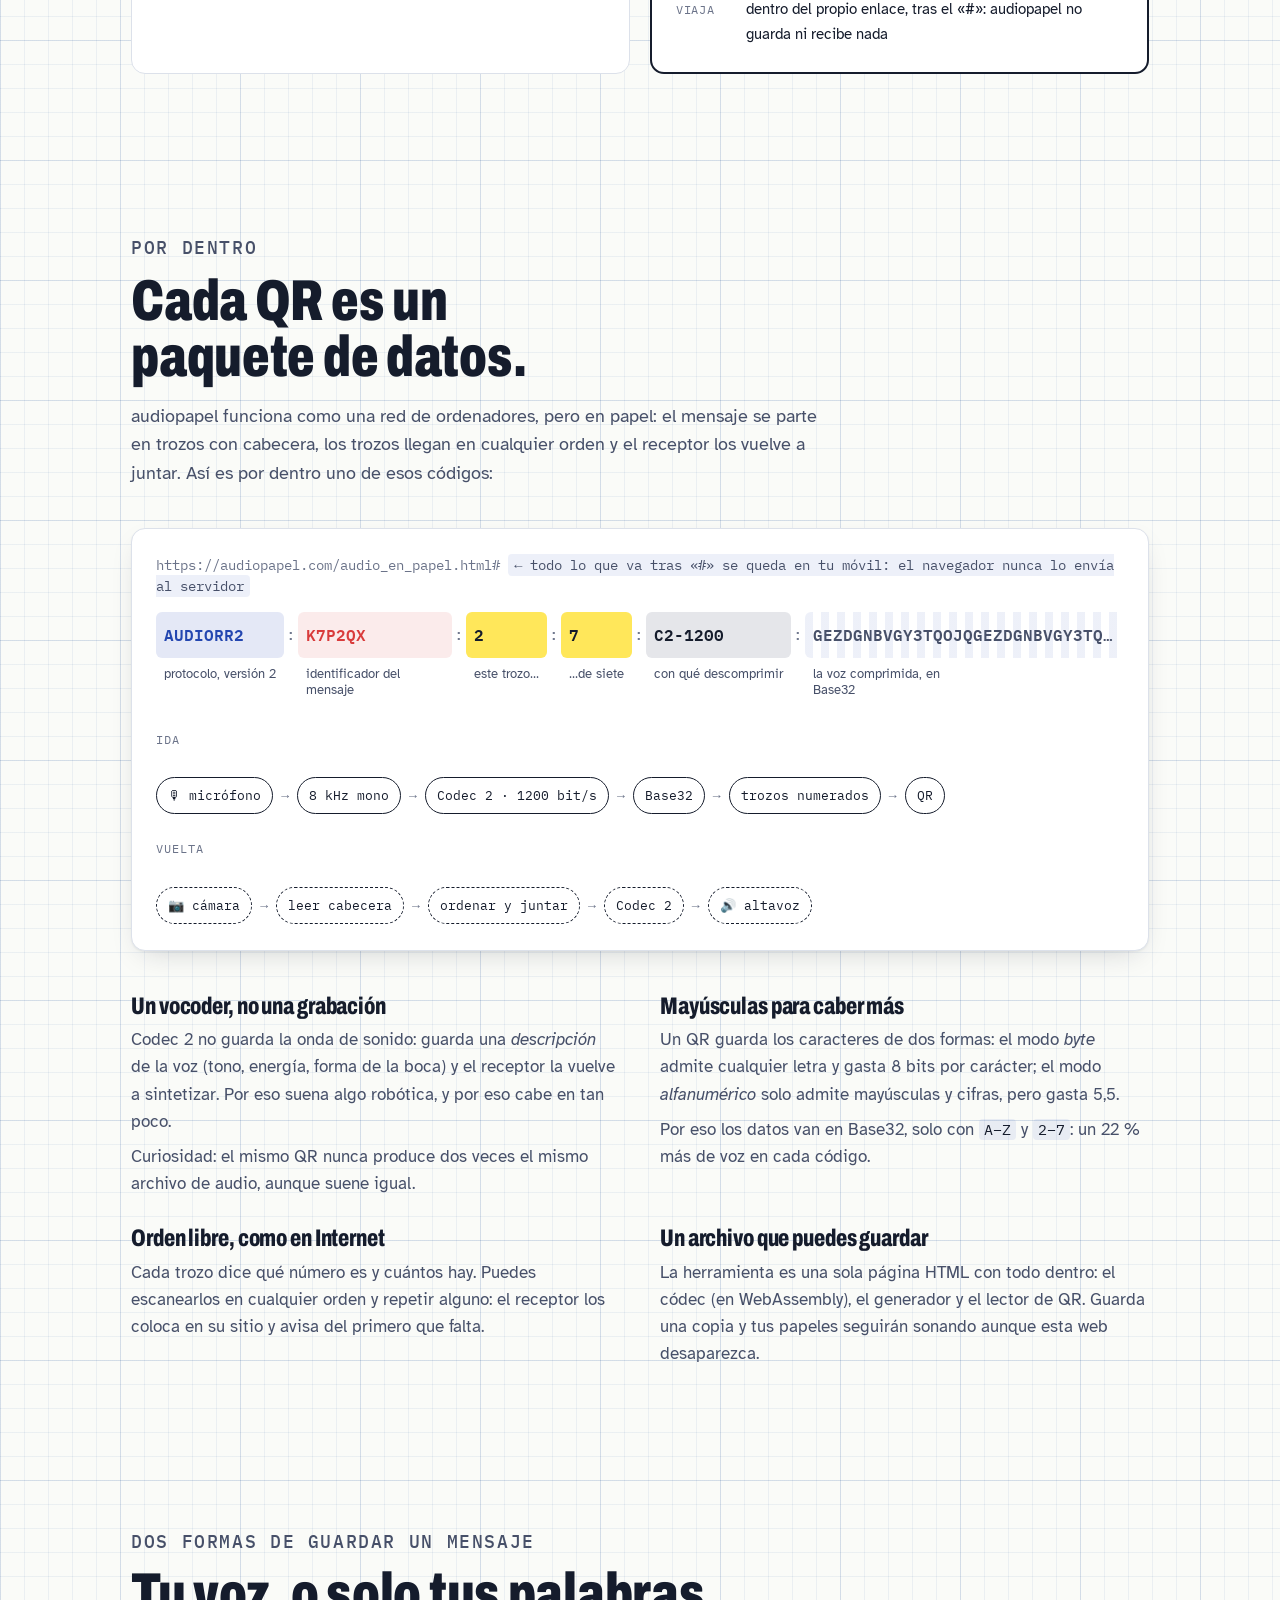
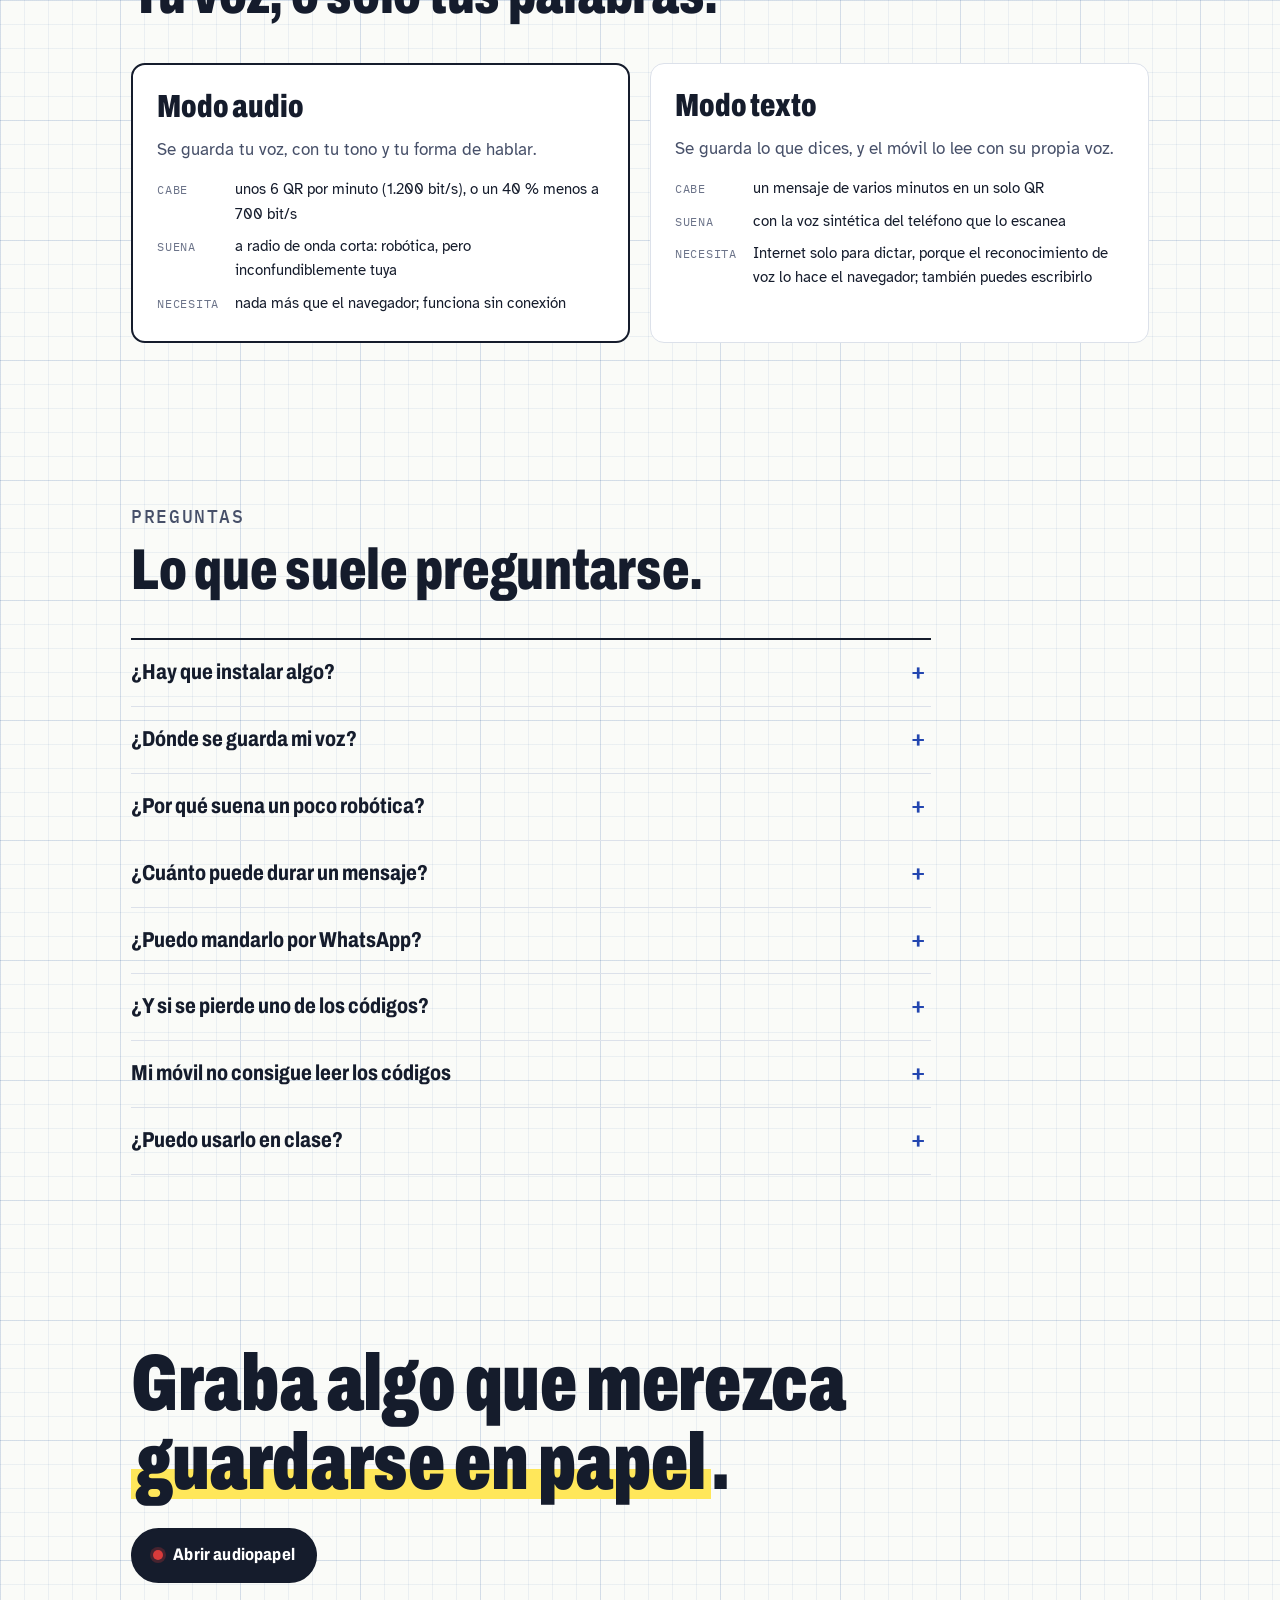
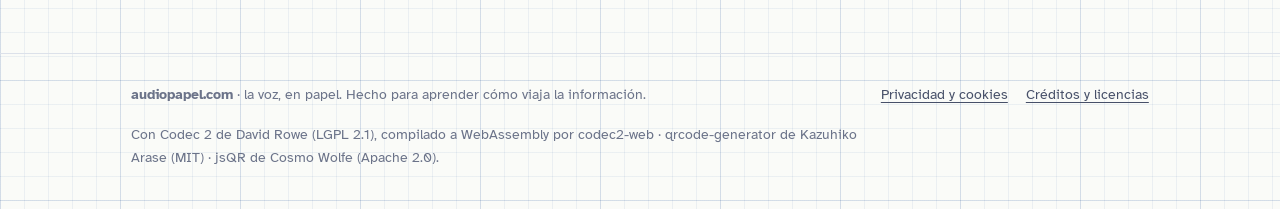
==== commit 99a5d8ff: "Protocolo v3 (AP3): más voz en cada QR - Corrección de errores L en vez de M: un 27 % más de sitio. " ====
--- a/index.html
+++ b/index.html
@@ -2,6 +2,13 @@
 <html lang="es">
 <head>
 <meta charset="utf-8">
+<!-- Los QR llevan la dirección corta HTTPS://AUDIOPAPEL.COM/#AP3:… (cabe en
+     el modo alfanumérico del QR y deja más sitio para la voz). Llegan aquí,
+     a la portada: los pasamos a la herramienta con el mensaje intacto antes
+     de que se cargue nada más. replace() no deja la portada en el historial. -->
+<script>
+  if (/^#(AP3|AUDIORR2?):/.test(location.hash)) location.replace('audio_en_papel.html' + location.hash);
+</script>
 <meta name="viewport" content="width=device-width, initial-scale=1, viewport-fit=cover">
 <title>audiopapel · Mensajes de voz en códigos QR para imprimir</title>
 <meta name="description" content="Convierte un mensaje de voz en códigos QR para imprimir o en un enlace para WhatsApp. Cualquier móvil lo vuelve a hacer sonar, sin apps ni cuentas. Gratis.">
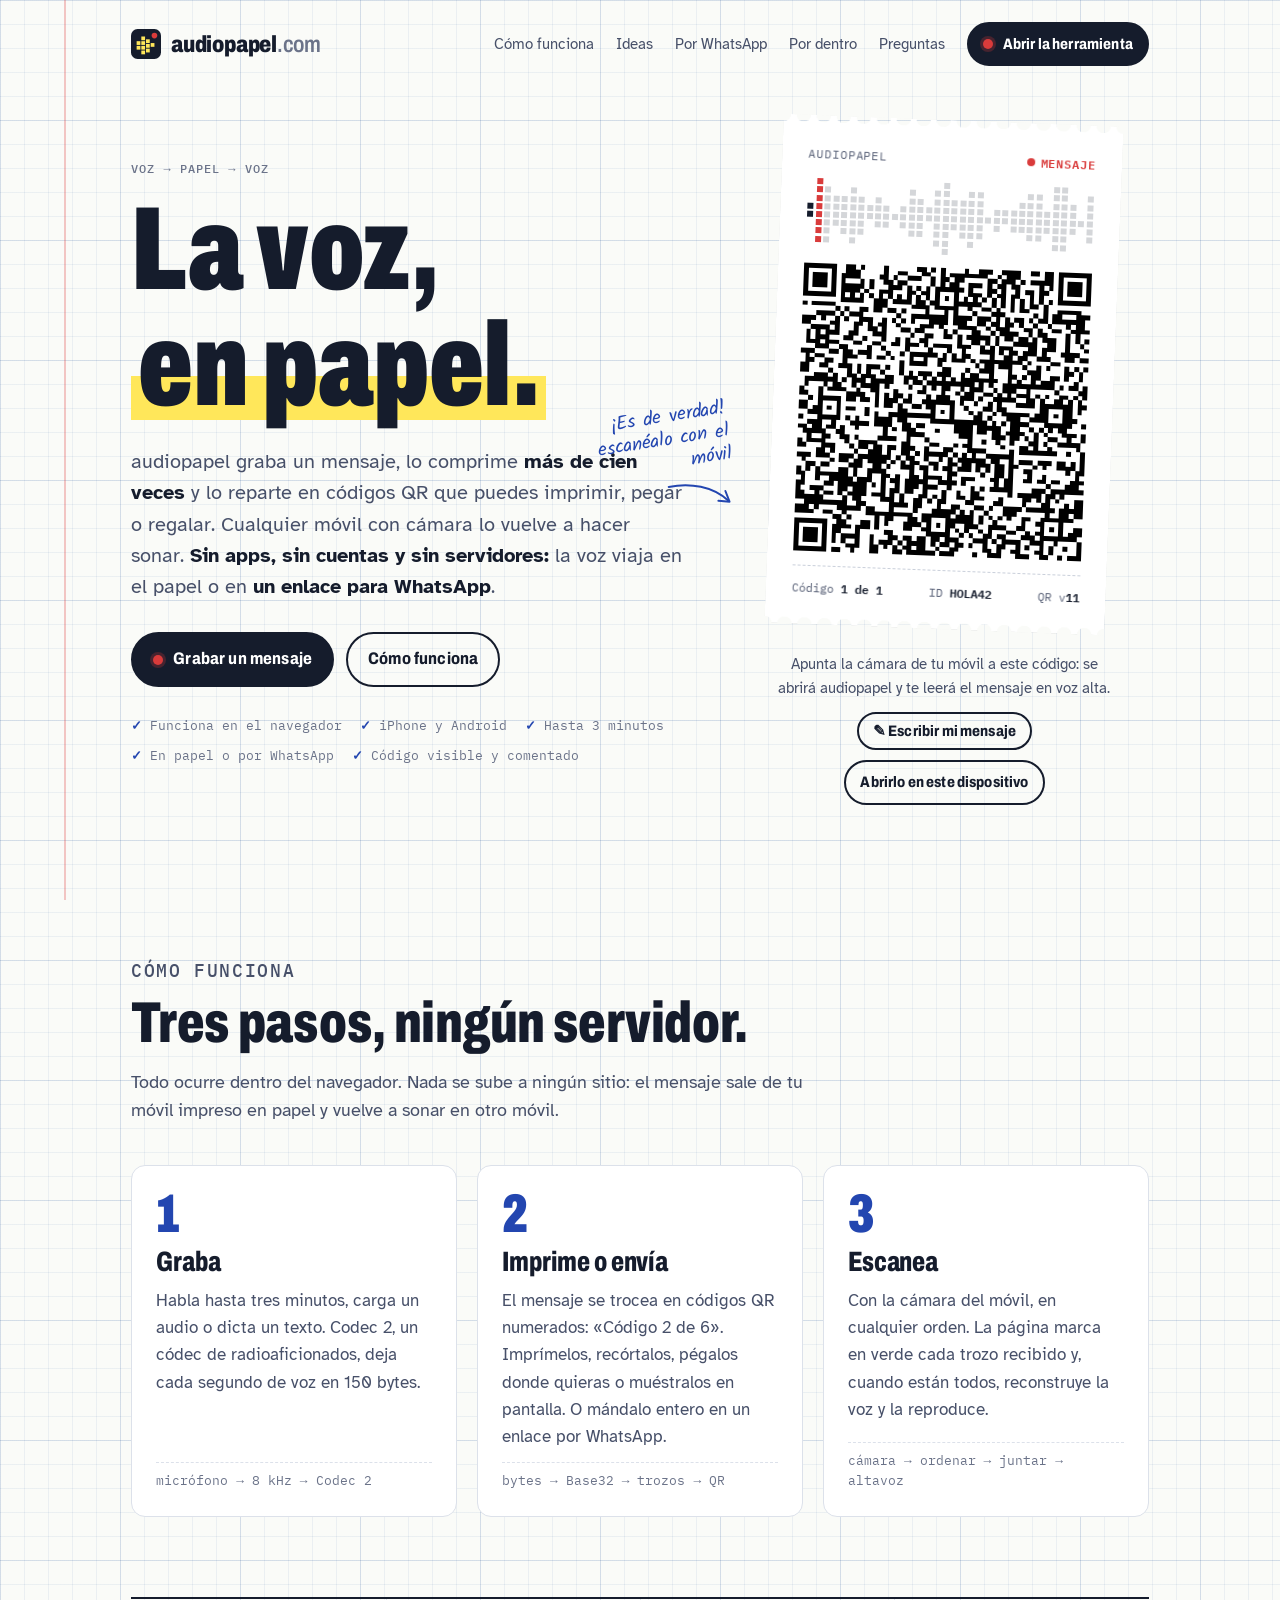
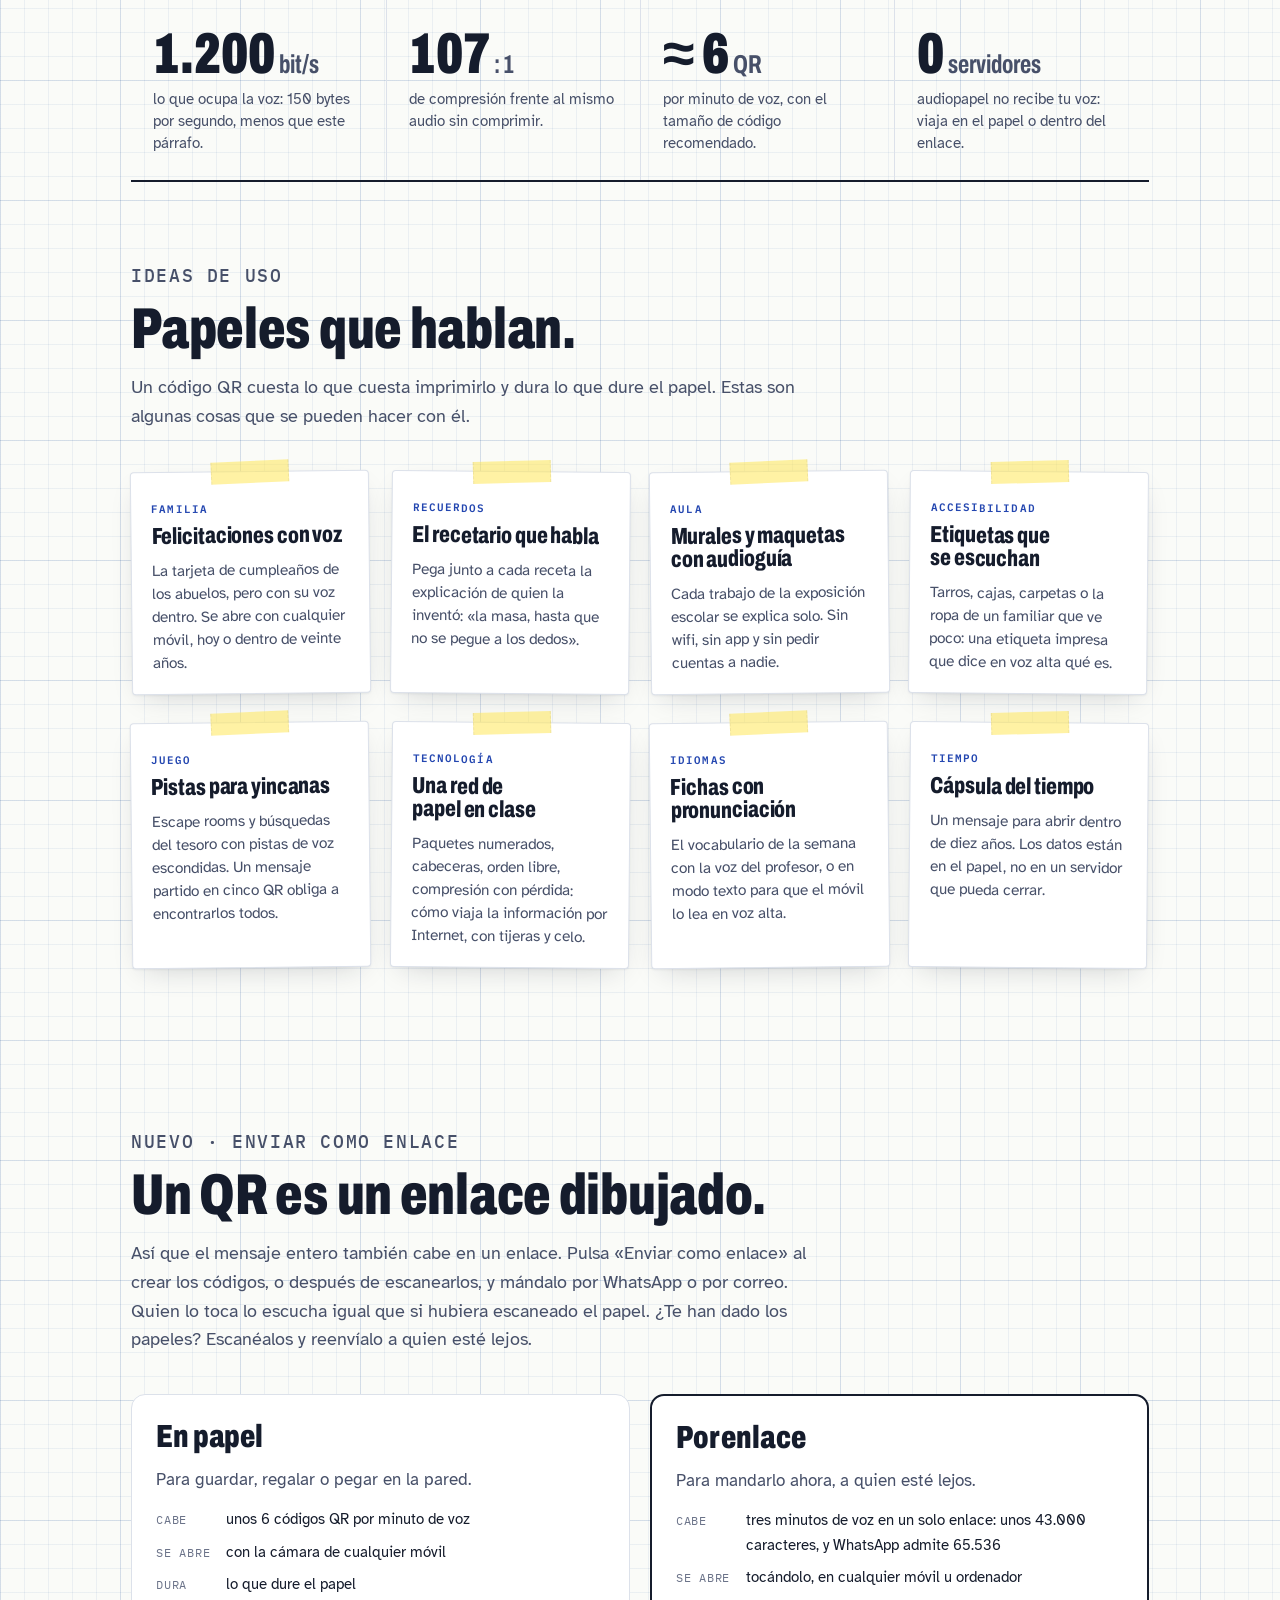
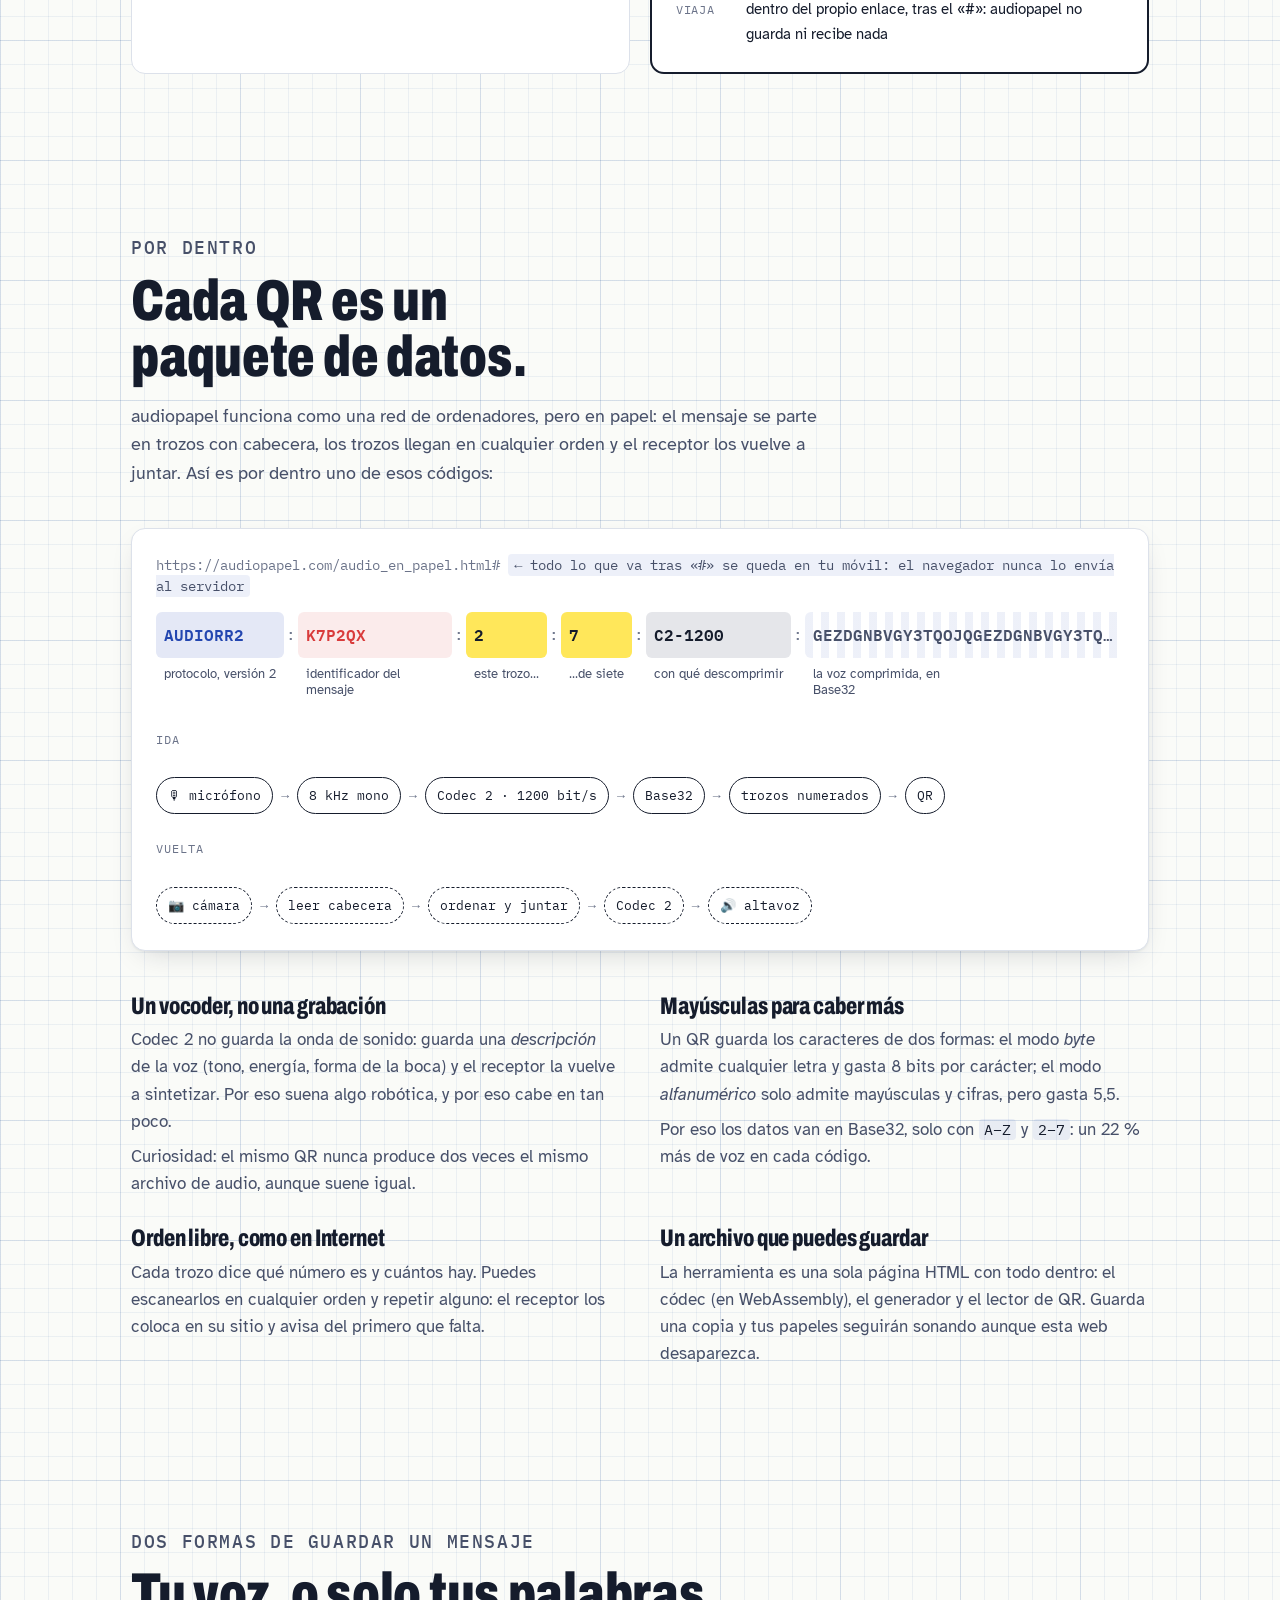
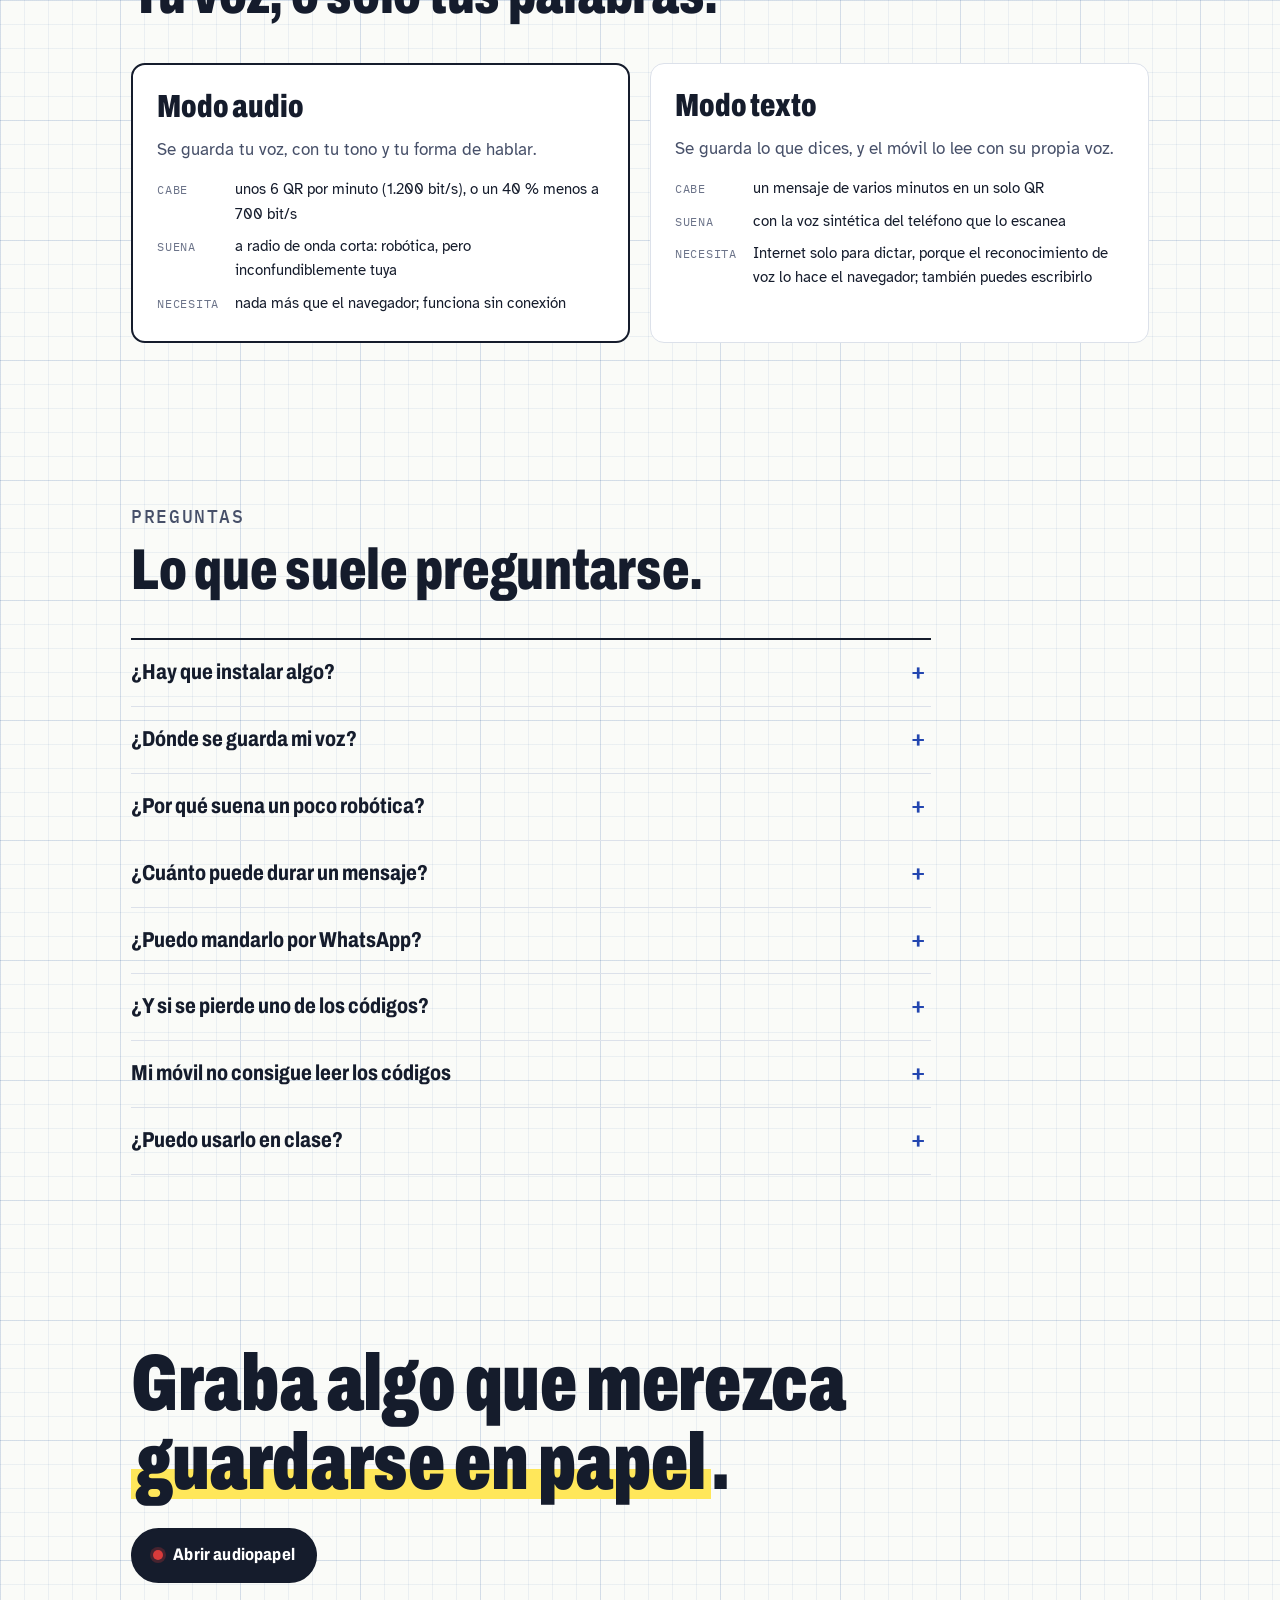
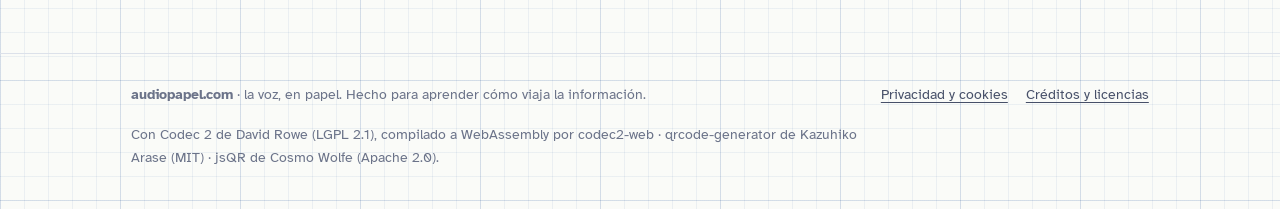
==== commit a1880d63: "QR v3: dirección corta en minúsculas Los QR llevaban HTTPS://AUDIOPAPEL.COM/# en mayúsculas para cab" ====
--- a/index.html
+++ b/index.html
@@ -2,10 +2,10 @@
 <html lang="es">
 <head>
 <meta charset="utf-8">
-<!-- Los QR llevan la dirección corta HTTPS://AUDIOPAPEL.COM/#AP3:… (cabe en
-     el modo alfanumérico del QR y deja más sitio para la voz). Llegan aquí,
-     a la portada: los pasamos a la herramienta con el mensaje intacto antes
-     de que se cargue nada más. replace() no deja la portada en el historial. -->
+<!-- Los QR llevan la dirección corta https://audiopapel.com/#AP3:… (deja
+     más sitio para la voz que la dirección completa). Llegan aquí, a la
+     portada: los pasamos a la herramienta con el mensaje intacto antes de
+     que se cargue nada más. replace() no deja la portada en el historial. -->
 <script>
   if (/^#(AP3|AUDIORR2?):/.test(location.hash)) location.replace('audio_en_papel.html' + location.hash);
 </script>
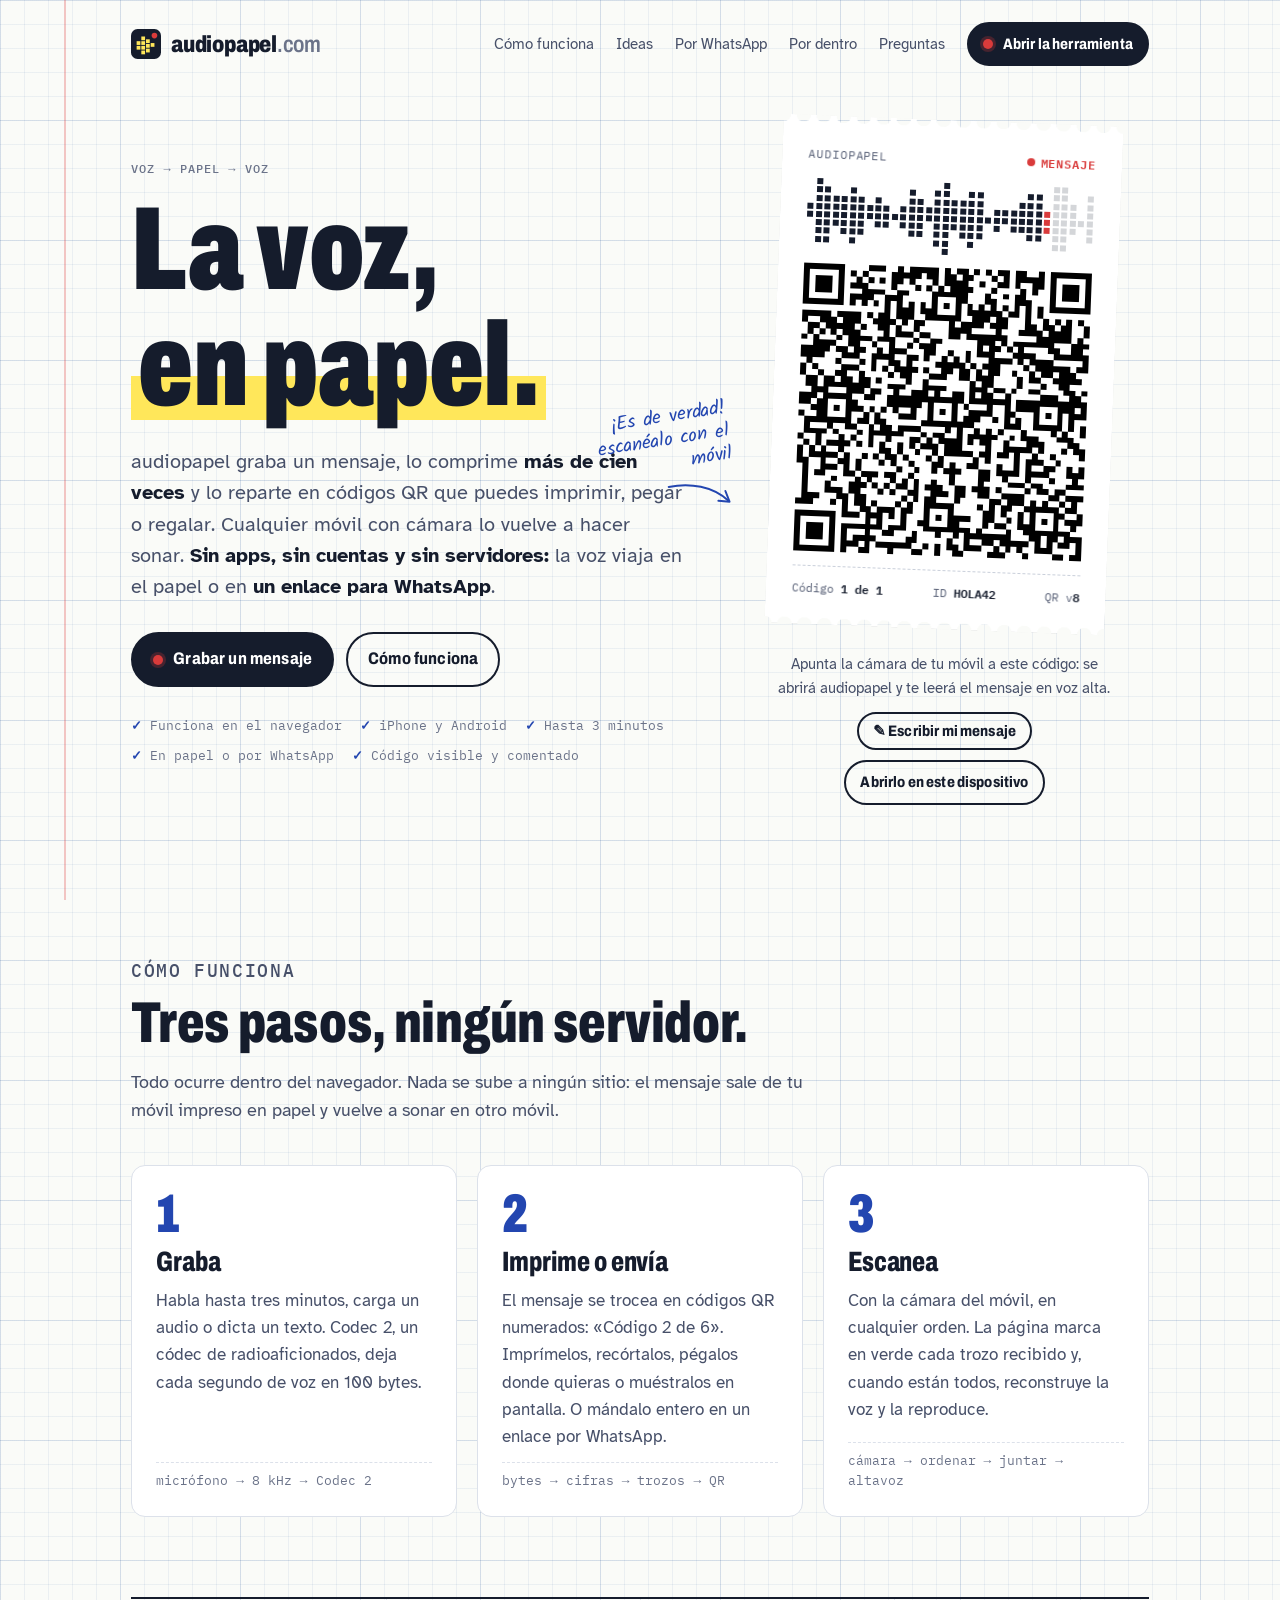
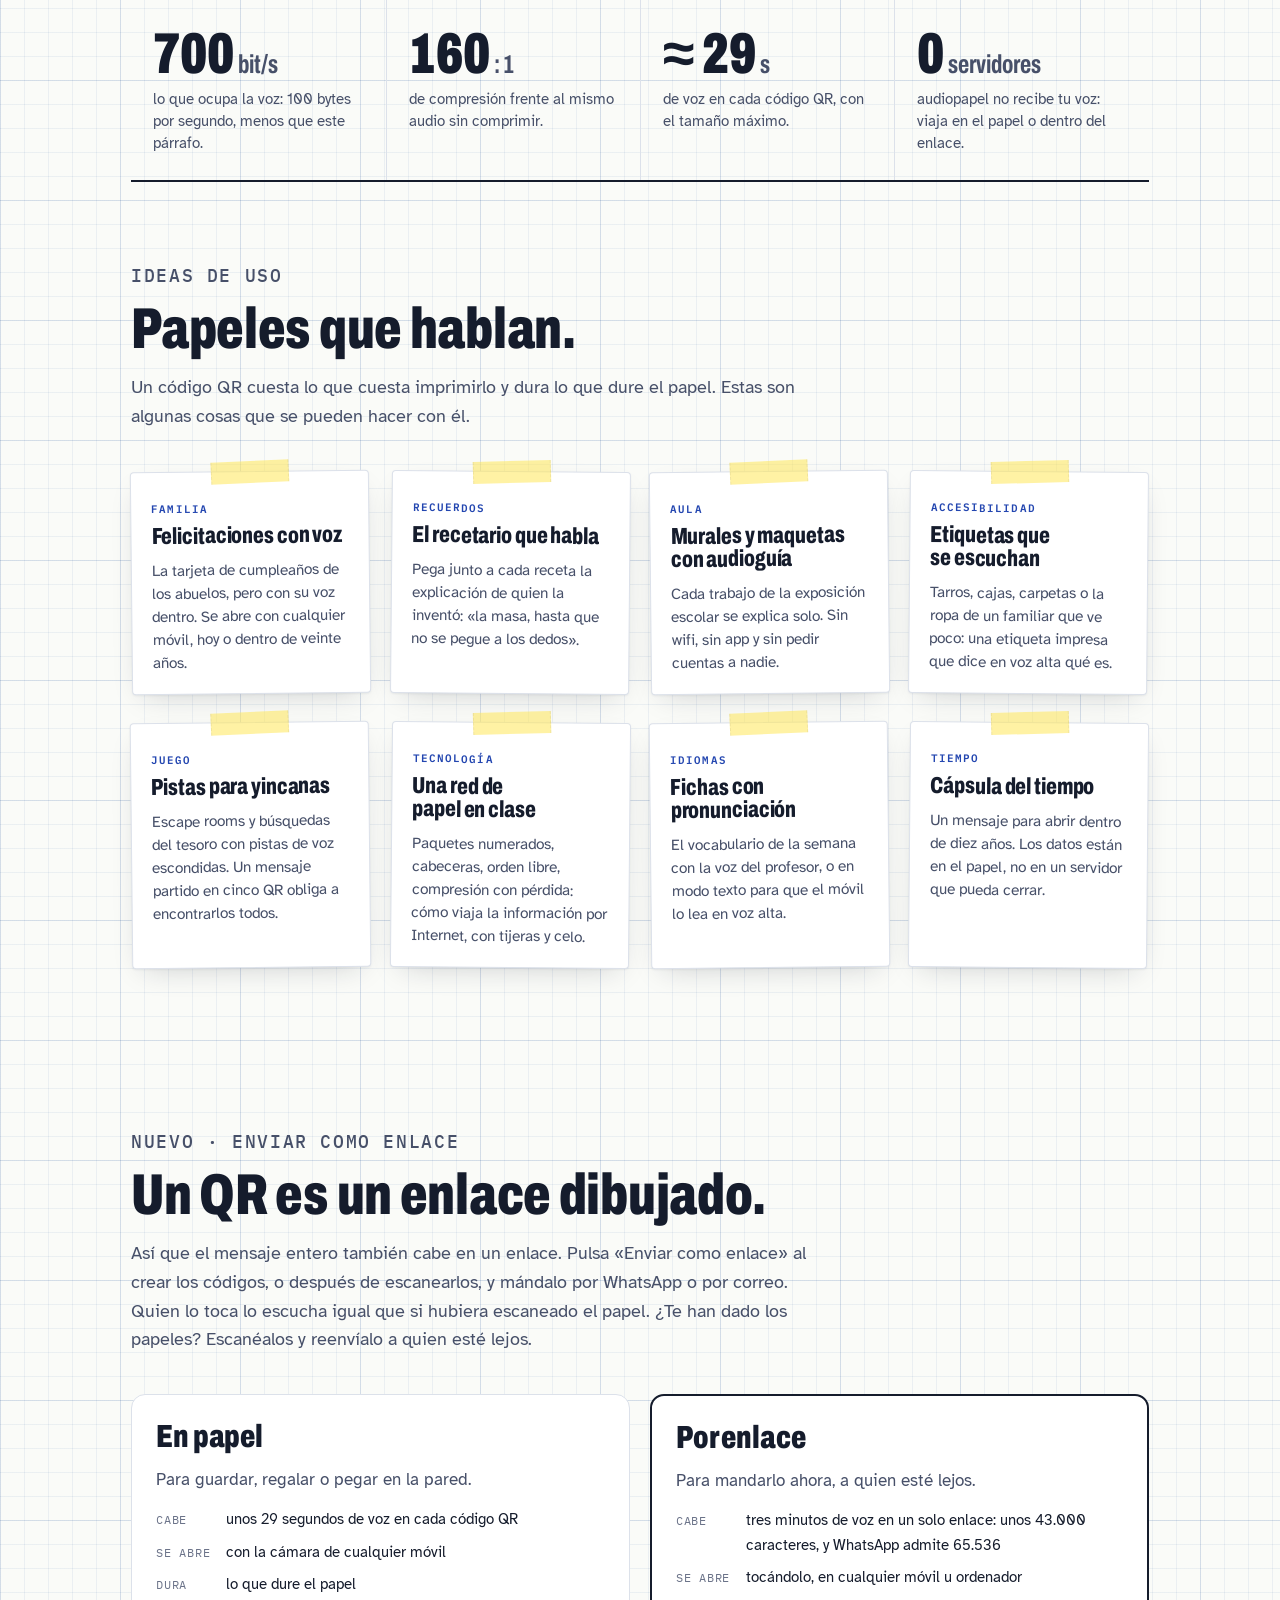
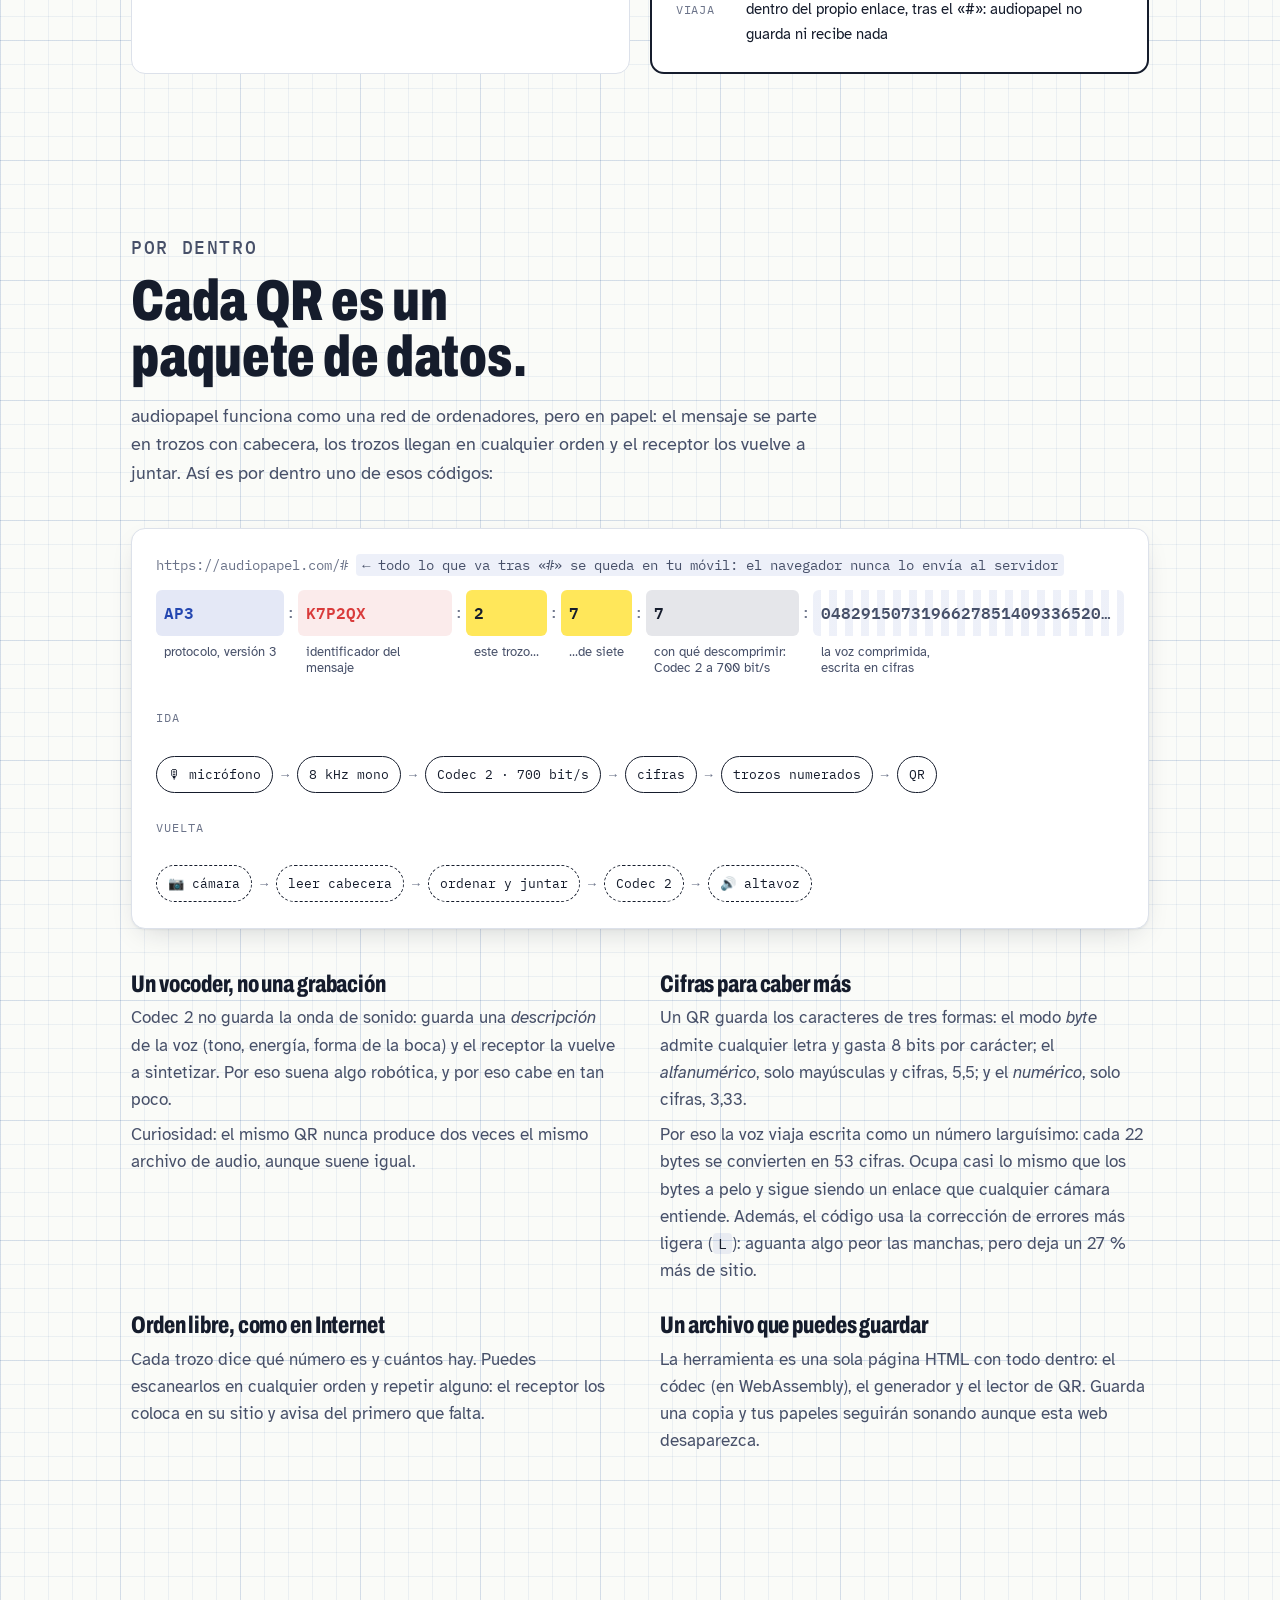
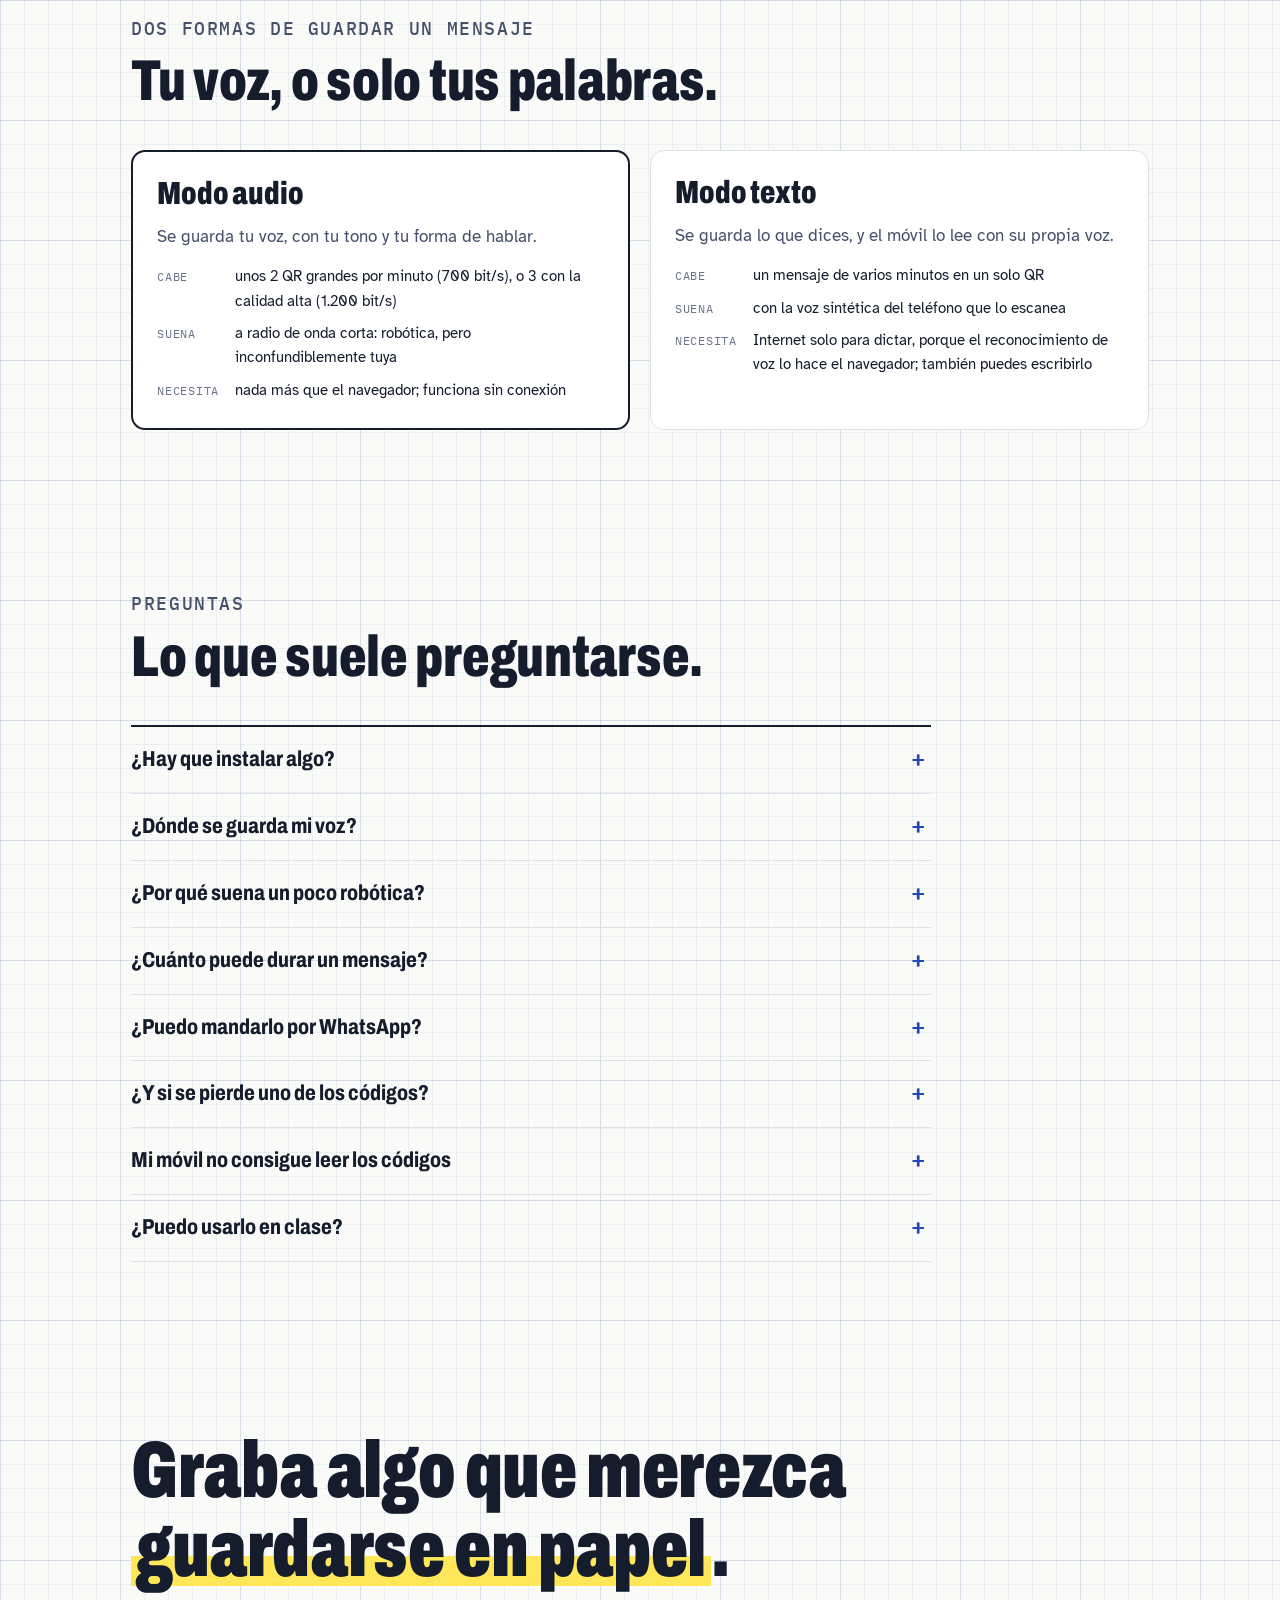
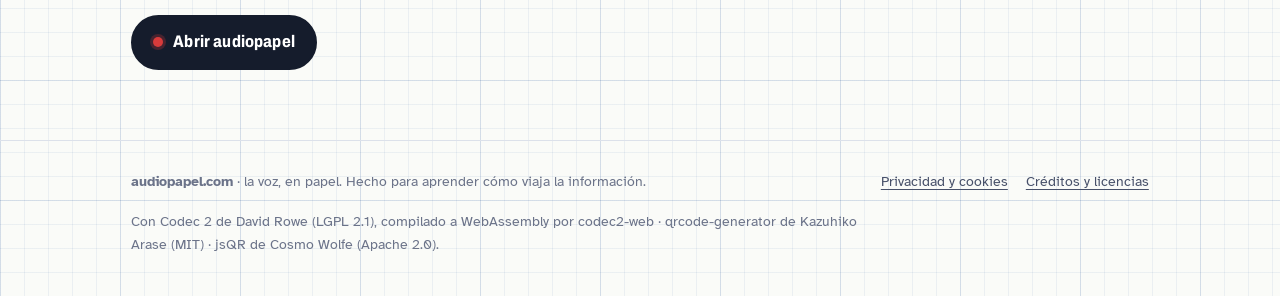
==== commit f331cd48: "Portada al día con la v3 y lector cómodo en el móvil Portada: - «Por dentro» explica la v3: trama AP" ====
--- a/index.html
+++ b/index.html
@@ -5,9 +5,15 @@
 <!-- Los QR llevan la dirección corta https://audiopapel.com/#AP3:… (deja
      más sitio para la voz que la dirección completa). Llegan aquí, a la
      portada: los pasamos a la herramienta con el mensaje intacto antes de
-     que se cargue nada más. replace() no deja la portada en el historial. -->
+     que se cargue nada más. replace() no deja la portada en el historial.
+     Si la portada ya estaba abierta, el navegador solo cambia lo de tras el
+     '#' sin recargar: por eso escuchamos también "hashchange". -->
 <script>
-  if (/^#(AP3|AUDIORR2?):/.test(location.hash)) location.replace('audio_en_papel.html' + location.hash);
+  function reenviarMensaje() {
+    if (/^#(AP3|AUDIORR2?):/.test(location.hash)) location.replace('audio_en_papel.html' + location.hash);
+  }
+  reenviarMensaje();
+  addEventListener('hashchange', reenviarMensaje);
 </script>
 <meta name="viewport" content="width=device-width, initial-scale=1, viewport-fit=cover">
 <title>audiopapel · Mensajes de voz en códigos QR para imprimir</title>
@@ -87,9 +93,9 @@
         { "@type": "Question", "name": "¿Dónde se guarda mi voz?",
           "acceptedAnswer": { "@type": "Answer", "text": "En el papel (o en el enlace que envíes), y en ningún sitio más. Todo se procesa en tu dispositivo y los datos viajan tras el «#» del enlace, una parte de la dirección que el navegador nunca envía al servidor." } },
         { "@type": "Question", "name": "¿Por qué suena un poco robótica?",
-          "acceptedAnswer": { "@type": "Answer", "text": "Para caber en papel, la voz se comprime a 1200 bits por segundo con Codec 2, un códec diseñado para radioaficionados que prioriza que se entienda lo que dices." } },
+          "acceptedAnswer": { "@type": "Answer", "text": "Para caber en papel, la voz se comprime a 700 bits por segundo (1200 con la calidad alta) con Codec 2, un códec diseñado para radioaficionados que prioriza que se entienda lo que dices." } },
         { "@type": "Question", "name": "¿Cuánto puede durar un mensaje?",
-          "acceptedAnswer": { "@type": "Answer", "text": "Hasta tres minutos. Un minuto de voz ocupa unos 6 códigos QR con el tamaño recomendado." } },
+          "acceptedAnswer": { "@type": "Answer", "text": "Hasta tres minutos. Con el tamaño máximo, cada código QR guarda unos 29 segundos de voz: tres minutos caben en 7 códigos." } },
         { "@type": "Question", "name": "¿Puedo mandarlo por WhatsApp?",
           "acceptedAnswer": { "@type": "Answer", "text": "Sí. Pulsa «Enviar como enlace» al crear los códigos o después de escanearlos: el mensaje entero va dentro de un solo enlace. Tres minutos de voz ocupan unos 43.000 caracteres y WhatsApp admite hasta 65.536." } }
       ]
@@ -505,14 +511,14 @@
         <article class="paso">
           <span class="num">1</span>
           <h3>Graba</h3>
-          <p>Habla hasta tres minutos, carga un audio o dicta un texto. Codec 2, un códec de radioaficionados, deja cada segundo de voz en 150 bytes.</p>
+          <p>Habla hasta tres minutos, carga un audio o dicta un texto. Codec 2, un códec de radioaficionados, deja cada segundo de voz en 100 bytes.</p>
           <code>micrófono → 8 kHz → Codec 2</code>
         </article>
         <article class="paso">
           <span class="num">2</span>
           <h3>Imprime o envía</h3>
           <p>El mensaje se trocea en códigos QR numerados: «Código 2 de 6». Imprímelos, recórtalos, pégalos donde quieras o muéstralos en pantalla. O mándalo entero en un enlace por WhatsApp.</p>
-          <code>bytes → Base32 → trozos → QR</code>
+          <code>bytes → cifras → trozos → QR</code>
         </article>
         <article class="paso">
           <span class="num">3</span>
@@ -528,9 +534,9 @@
   <section aria-label="audiopapel en cifras">
     <div class="envoltorio">
       <div class="cifras">
-        <div class="cifra"><b>1.200<small>bit/s</small></b><span>lo que ocupa la voz: 150 bytes por segundo, menos que este párrafo.</span></div>
-        <div class="cifra"><b>107<small>: 1</small></b><span>de compresión frente al mismo audio sin comprimir.</span></div>
-        <div class="cifra"><b>≈ 6<small>QR</small></b><span>por minuto de voz, con el tamaño de código recomendado.</span></div>
+        <div class="cifra"><b>700<small>bit/s</small></b><span>lo que ocupa la voz: 100 bytes por segundo, menos que este párrafo.</span></div>
+        <div class="cifra"><b>160<small>: 1</small></b><span>de compresión frente al mismo audio sin comprimir.</span></div>
+        <div class="cifra"><b>≈ 29<small>s</small></b><span>de voz en cada código QR, con el tamaño máximo.</span></div>
         <div class="cifra"><b>0<small>servidores</small></b><span>audiopapel no recibe tu voz: viaja en el papel o dentro del enlace.</span></div>
       </div>
     </div>
@@ -607,7 +613,7 @@
           <h3>En papel</h3>
           <p class="lema">Para guardar, regalar o pegar en la pared.</p>
           <dl>
-            <dt>Cabe</dt><dd>unos 6 códigos QR por minuto de voz</dd>
+            <dt>Cabe</dt><dd>unos 29 segundos de voz en cada código QR</dd>
             <dt>Se abre</dt><dd>con la cámara de cualquier móvil</dd>
             <dt>Dura</dt><dd>lo que dure el papel</dd>
           </dl>
@@ -635,10 +641,10 @@
       </div>
 
       <div class="anatomia">
-        <p class="prefijo">https://audiopapel.com/audio_en_papel.html# <em>← todo lo que va tras «#» se queda en tu móvil: el navegador nunca lo envía al servidor</em></p>
+        <p class="prefijo">https://audiopapel.com/# <em>← todo lo que va tras «#» se queda en tu móvil: el navegador nunca lo envía al servidor</em></p>
         <div class="desliza">
-          <div class="trama" role="img" aria-label="Estructura de un código: AUDIORR2, identificador K7P2QX, bloque 2 de 7, códec C2-1200 y datos en Base32">
-            <div class="campo c1"><span class="valor">AUDIORR2</span><span class="quees">protocolo, versión 2</span></div>
+          <div class="trama" role="img" aria-label="Estructura de un código: AP3, identificador K7P2QX, bloque 2 de 7, códec 7 (Codec 2 a 700 bit/s) y datos en cifras">
+            <div class="campo c1"><span class="valor">AP3</span><span class="quees">protocolo, versión 3</span></div>
             <span class="sep">:</span>
             <div class="campo c2"><span class="valor">K7P2QX</span><span class="quees">identificador del mensaje</span></div>
             <span class="sep">:</span>
@@ -646,14 +652,14 @@
             <span class="sep">:</span>
             <div class="campo c4"><span class="valor">7</span><span class="quees">…de siete</span></div>
             <span class="sep">:</span>
-            <div class="campo c5"><span class="valor">C2-1200</span><span class="quees">con qué descomprimir</span></div>
+            <div class="campo c5"><span class="valor">7</span><span class="quees">con qué descomprimir: Codec 2 a 700 bit/s</span></div>
             <span class="sep">:</span>
-            <div class="campo c6"><span class="valor">GEZDGNBVGY3TQOJQGEZDGNBVGY3TQOJQMZXW6YTBOI…</span><span class="quees">la voz comprimida, en Base32</span></div>
+            <div class="campo c6"><span class="valor">04829150731966278514093365207481…</span><span class="quees">la voz comprimida, escrita en cifras</span></div>
           </div>
         </div>
         <p class="cadena-titulo">Ida</p>
         <div class="cadena" aria-label="Cadena del emisor">
-          <span>🎙 micrófono</span><i>→</i><span>8 kHz mono</span><i>→</i><span>Codec 2 · 1200 bit/s</span><i>→</i><span>Base32</span><i>→</i><span>trozos numerados</span><i>→</i><span>QR</span>
+          <span>🎙 micrófono</span><i>→</i><span>8 kHz mono</span><i>→</i><span>Codec 2 · 700 bit/s</span><i>→</i><span>cifras</span><i>→</i><span>trozos numerados</span><i>→</i><span>QR</span>
         </div>
         <p class="cadena-titulo">Vuelta</p>
         <div class="cadena" aria-label="Cadena del receptor">
@@ -668,9 +674,9 @@
           <p>Curiosidad: el mismo QR nunca produce dos veces el mismo archivo de audio, aunque suene igual.</p>
         </div>
         <div class="apunte">
-          <h3>Mayúsculas para caber más</h3>
-          <p>Un QR guarda los caracteres de dos formas: el modo <em>byte</em> admite cualquier letra y gasta 8 bits por carácter; el modo <em>alfanumérico</em> solo admite mayúsculas y cifras, pero gasta 5,5.</p>
-          <p>Por eso los datos van en Base32, solo con <code>A–Z</code> y <code>2–7</code>: un 22 % más de voz en cada código.</p>
+          <h3>Cifras para caber más</h3>
+          <p>Un QR guarda los caracteres de tres formas: el modo <em>byte</em> admite cualquier letra y gasta 8 bits por carácter; el <em>alfanumérico</em>, solo mayúsculas y cifras, 5,5; y el <em>numérico</em>, solo cifras, 3,33.</p>
+          <p>Por eso la voz viaja escrita como un número larguísimo: cada 22 bytes se convierten en 53 cifras. Ocupa casi lo mismo que los bytes a pelo y sigue siendo un enlace que cualquier cámara entiende. Además, el código usa la corrección de errores más ligera (<code>L</code>): aguanta algo peor las manchas, pero deja un 27 % más de sitio.</p>
         </div>
         <div class="apunte">
           <h3>Orden libre, como en Internet</h3>
@@ -696,7 +702,7 @@
           <h3>Modo audio</h3>
           <p class="lema">Se guarda tu voz, con tu tono y tu forma de hablar.</p>
           <dl>
-            <dt>Cabe</dt><dd>unos 6 QR por minuto (1.200 bit/s), o un 40 % menos a 700 bit/s</dd>
+            <dt>Cabe</dt><dd>unos 2 QR grandes por minuto (700 bit/s), o 3 con la calidad alta (1.200 bit/s)</dd>
             <dt>Suena</dt><dd>a radio de onda corta: robótica, pero inconfundiblemente tuya</dd>
             <dt>Necesita</dt><dd>nada más que el navegador; funciona sin conexión</dd>
           </dl>
@@ -737,11 +743,11 @@
         </details>
         <details>
           <summary>¿Por qué suena un poco robótica?</summary>
-          <div class="respuesta"><p>Porque para caber en papel la voz se comprime a 1.200 bits por segundo, menos del 1 % de lo que ocuparía sin comprimir. Codec 2, el códec que lo hace posible, se diseñó para radioaficionados: prioriza que se entienda lo que dices sobre la fidelidad del sonido.</p></div>
+          <div class="respuesta"><p>Porque para caber en papel la voz se comprime a 700 bits por segundo (1.200 con la calidad alta), menos del 1 % de lo que ocuparía sin comprimir. Codec 2, el códec que lo hace posible, se diseñó para radioaficionados: prioriza que se entienda lo que dices sobre la fidelidad del sonido.</p></div>
         </details>
         <details>
           <summary>¿Cuánto puede durar un mensaje?</summary>
-          <div class="respuesta"><p>Hasta tres minutos. Un minuto de voz son unos 6 códigos con el tamaño recomendado. Si usas el tamaño máximo, tres minutos caben en 14 códigos, aunque cuestan más de leer con cámaras modestas.</p></div>
+          <div class="respuesta"><p>Hasta tres minutos. Con el tamaño máximo (7,4 cm impreso), cada código guarda unos 29 segundos de voz: tres minutos caben en 7 códigos. Con la calidad alta (1.200 bit/s) son unos 19 segundos por código. Los tamaños pequeños se leen mejor con cámaras modestas, pero hacen falta más códigos.</p></div>
         </details>
         <details>
           <summary>¿Puedo mandarlo por WhatsApp?</summary>
@@ -798,7 +804,7 @@
 /* =====================================================================
    PORTADA DE audiopapel
    El QR del tique es real: se genera aquí con el mismo protocolo que la
-   herramienta (AUDIORR2, modo texto) y apunta a ella, así que al
+   herramienta (AP3, modo texto) y apunta a esta web, así que al
    escanearlo se abre audiopapel y lee el mensaje en voz alta.
    ===================================================================== */
 const $ = (id) => document.getElementById(id);
@@ -858,17 +864,22 @@
 const esLocal = /^(localhost|127\.|10\.|192\.168\.|172\.(1[6-9]|2\d|3[01])\.|\[?::1\]?$)/.test(new URL(APP).hostname);
 const APP_QR = esWeb && !esLocal ? APP.split('#')[0].split('?')[0] : 'https://audiopapel.com/audio_en_papel.html';
 
-// ---- Base32 (el mismo que usa la herramienta) ----
-const ALFABETO_BASE32 = 'ABCDEFGHIJKLMNOPQRSTUVWXYZ234567';
-function bytesABase32(bytes) {
-  let salida = '', acumulado = 0, bits = 0;
-  for (const byte of bytes) {
-    acumulado = (acumulado << 8) | byte;
-    bits += 8;
-    while (bits >= 5) { salida += ALFABETO_BASE32[(acumulado >>> (bits - 5)) & 31]; bits -= 5; }
-    acumulado &= (1 << bits) - 1;
-  }
-  if (bits > 0) salida += ALFABETO_BASE32[(acumulado << (5 - bits)) & 31];
+// El QR apunta a la CARPETA de la herramienta (la portada), que reenvía:
+// es la dirección corta que usan los QR de la herramienta.
+const DIRECCION_QR = APP_QR.replace(/[^/]*$/, '') + '#';
+
+// ---- Bytes → cifras (lo mismo que hace la herramienta) ----
+// 22 bytes = un número de 176 bits = 53 cifras; un trozo final más corto
+// ocupa las cifras justas para escribir 256^m − 1.
+const CIFRAS_PARA_BYTES = Array.from({ length: 23 }, (_, m) => m === 0 ? 0 : (256n ** BigInt(m) - 1n).toString().length);
+function bytesACifras(bytes) {
+  let salida = '';
+  for (let i = 0; i < bytes.length; i += 22) {
+    const trozo = bytes.subarray(i, i + 22);
+    let n = 0n;
+    for (const b of trozo) n = n * 256n + BigInt(b);
+    salida += n.toString().padStart(CIFRAS_PARA_BYTES[trozo.length], '0');
+  }
   return salida;
 }
 
@@ -893,13 +904,17 @@
   const miTurno = ++turno;
   const { codec, bytes } = await comprimirTexto(texto.trim().replace(/\s+/g, ' ') || 'audiopapel');
   if (miTurno !== turno) return;                         // llegó otra pulsación mientras comprimíamos
-  const carga = `AUDIORR2:${id}:1:1:${codec}:${bytesABase32(bytes)}`;
-  const enlace = APP_QR + '#' + carga;
+  const cabecera = `AP3:${id}:1:1:${codec === 'TXT-Z' ? 'Z' : 'T'}:`;   // códec abreviado
+  const cifras = bytesACifras(bytes);
+  // El botón va directo a la herramienta: desde aquí mismo, un enlace a la
+  // portada solo cambiaría el '#'. El QR lleva la dirección corta.
+  const enlace = APP_QR + '#' + cabecera + cifras;
   let qr;
   try {
-    qr = qrcode(0, 'M');
-    qr.addData(APP_QR + '#', 'Byte');                    // la dirección lleva minúsculas: modo byte
-    qr.addData(carga, 'Alphanumeric');                   // cabecera y datos: modo alfanumérico
+    qr = qrcode(0, 'L');                                 // corrección L: la de la herramienta
+    qr.addData(DIRECCION_QR, 'Byte');                    // la dirección lleva minúsculas: modo byte
+    qr.addData(cabecera, 'Alphanumeric');                // cabecera: modo alfanumérico
+    qr.addData(cifras, 'Numeric');                       // datos en cifras: modo numérico
     qr.make();
   } catch (_) {
     $('bytes-demo').textContent = 'demasiado largo para un QR';
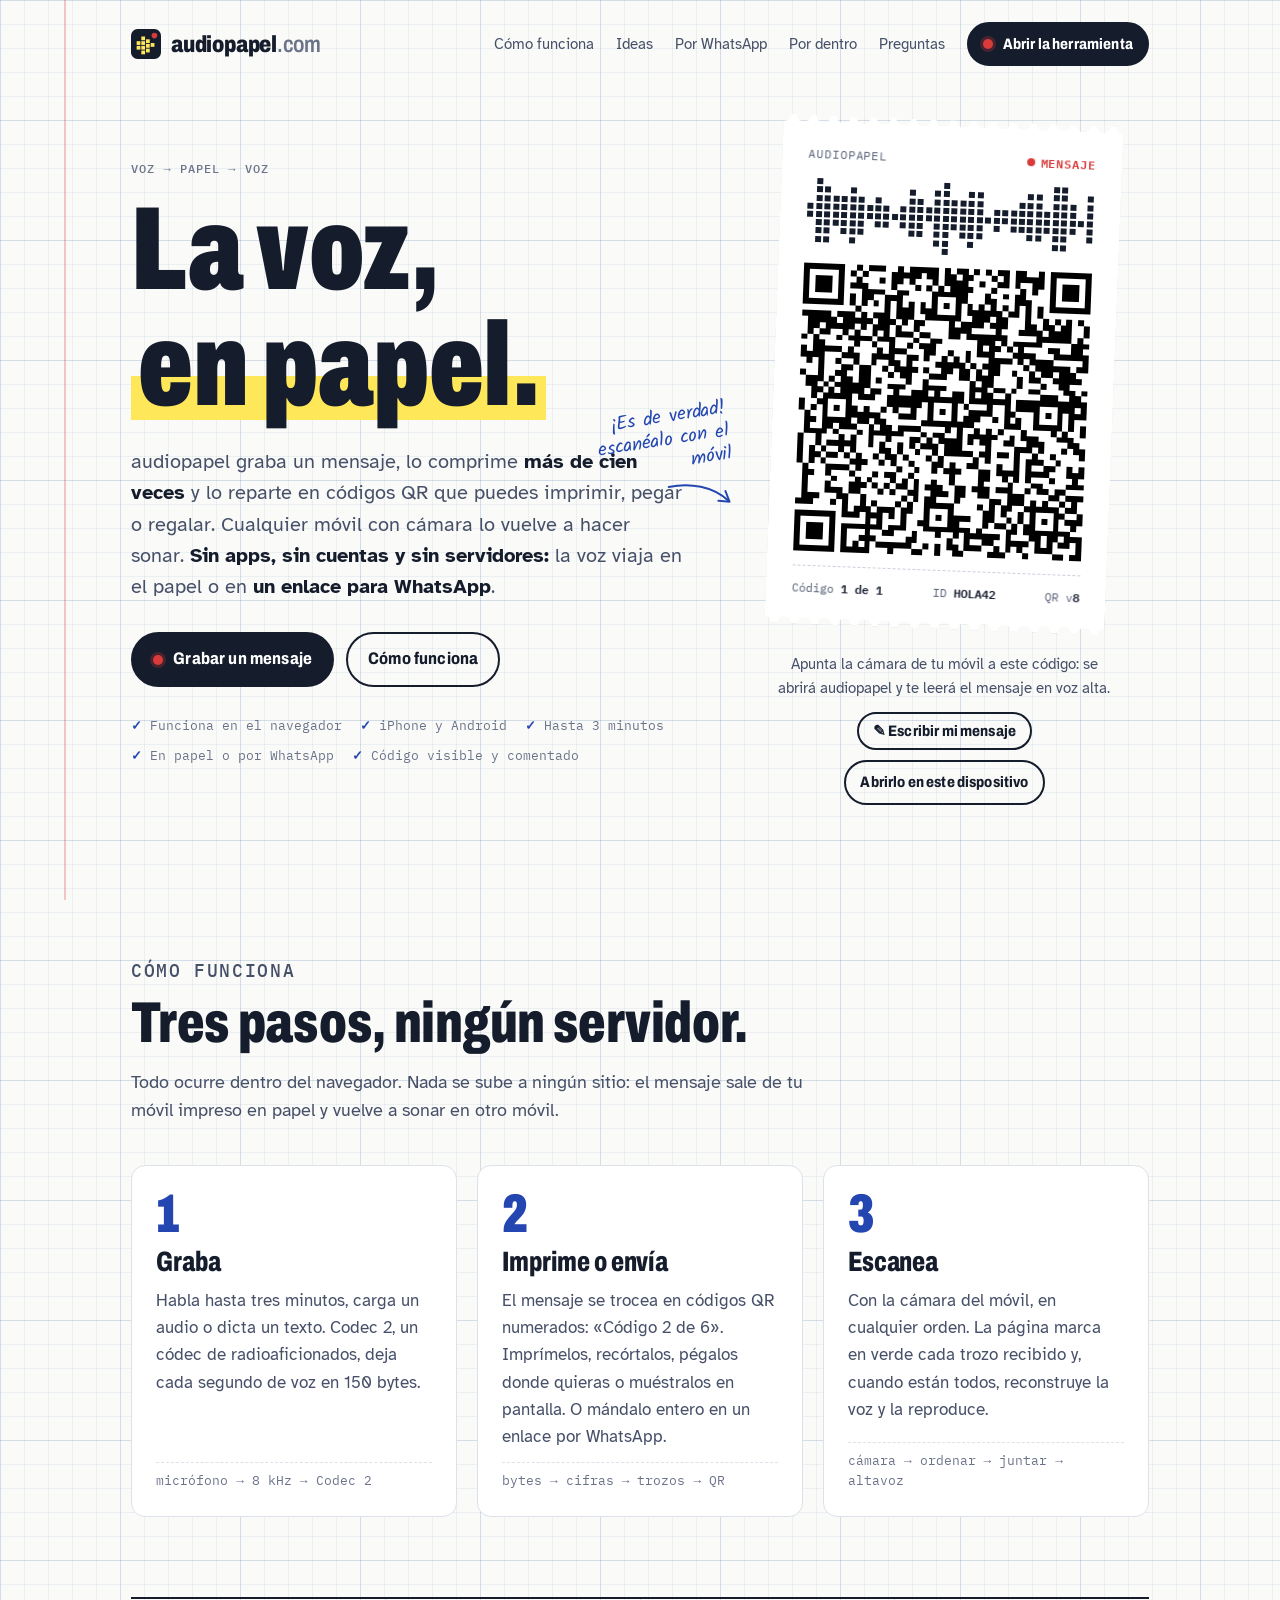
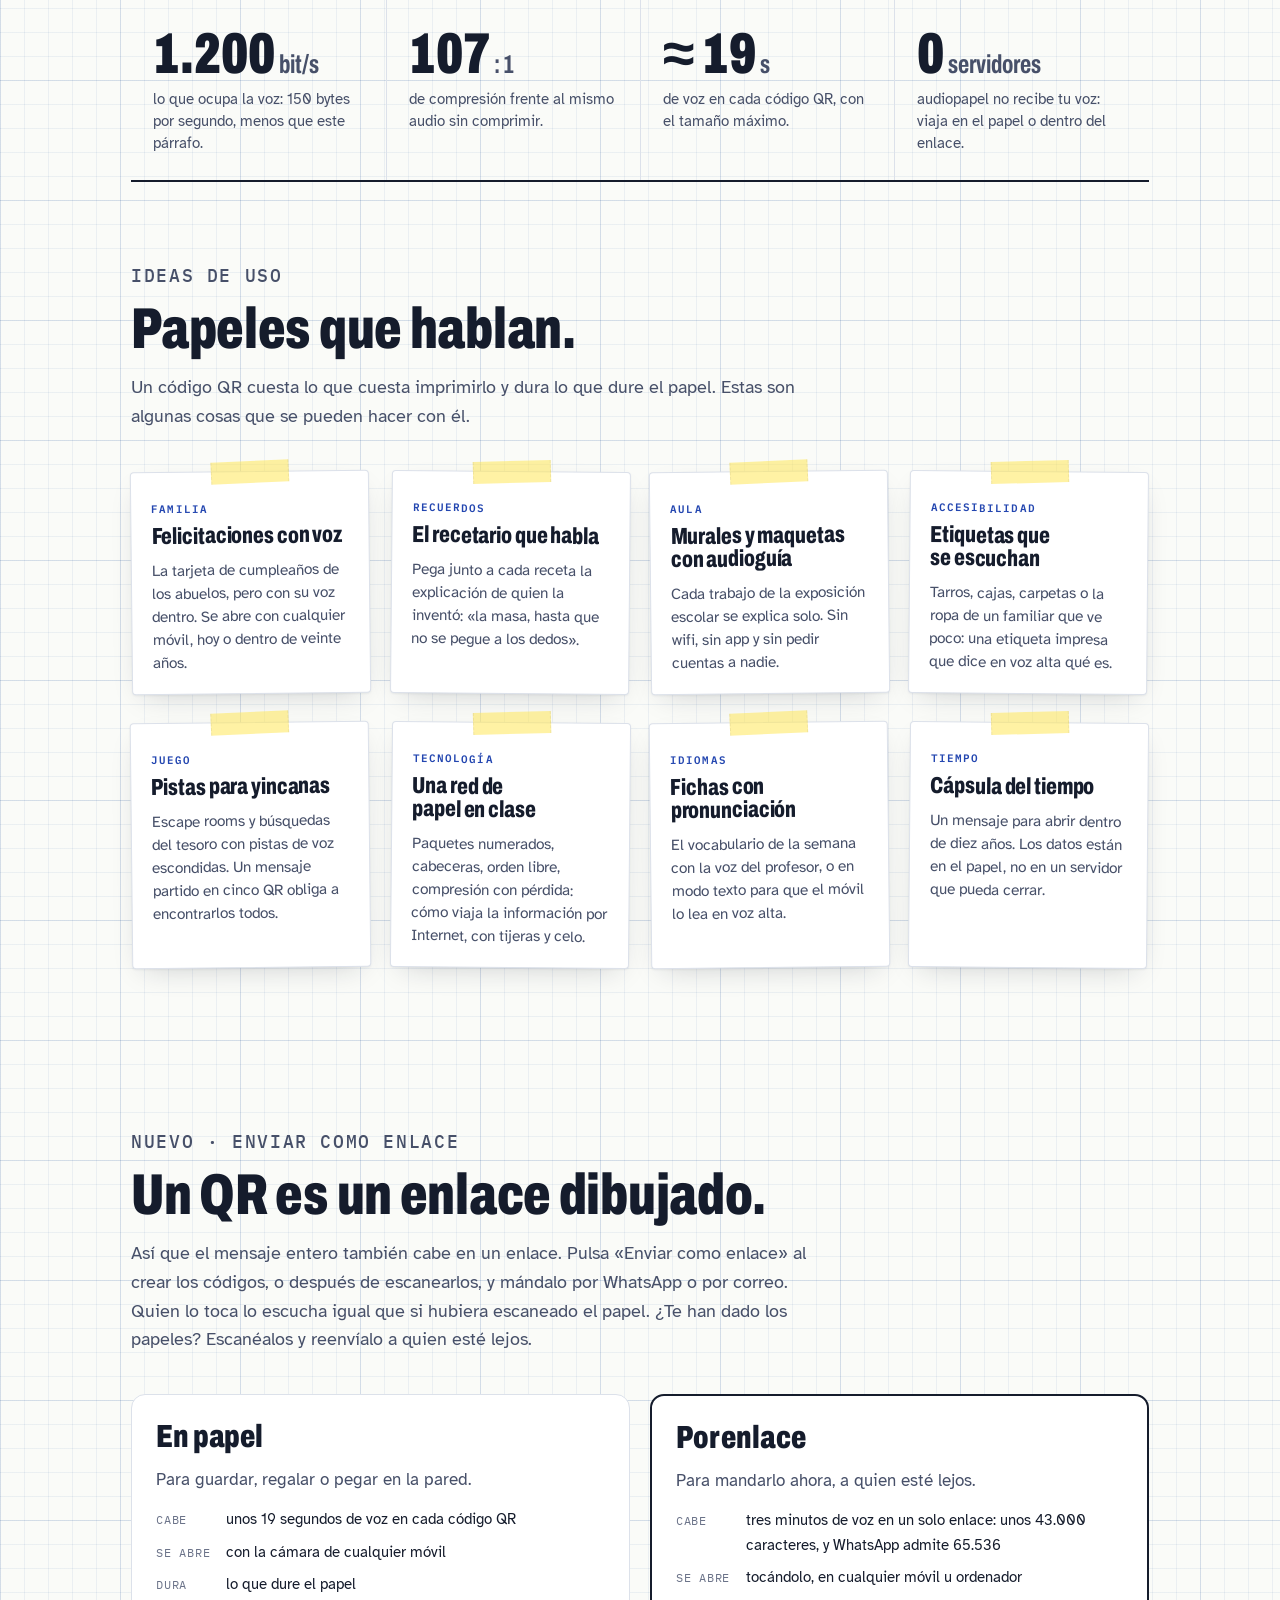
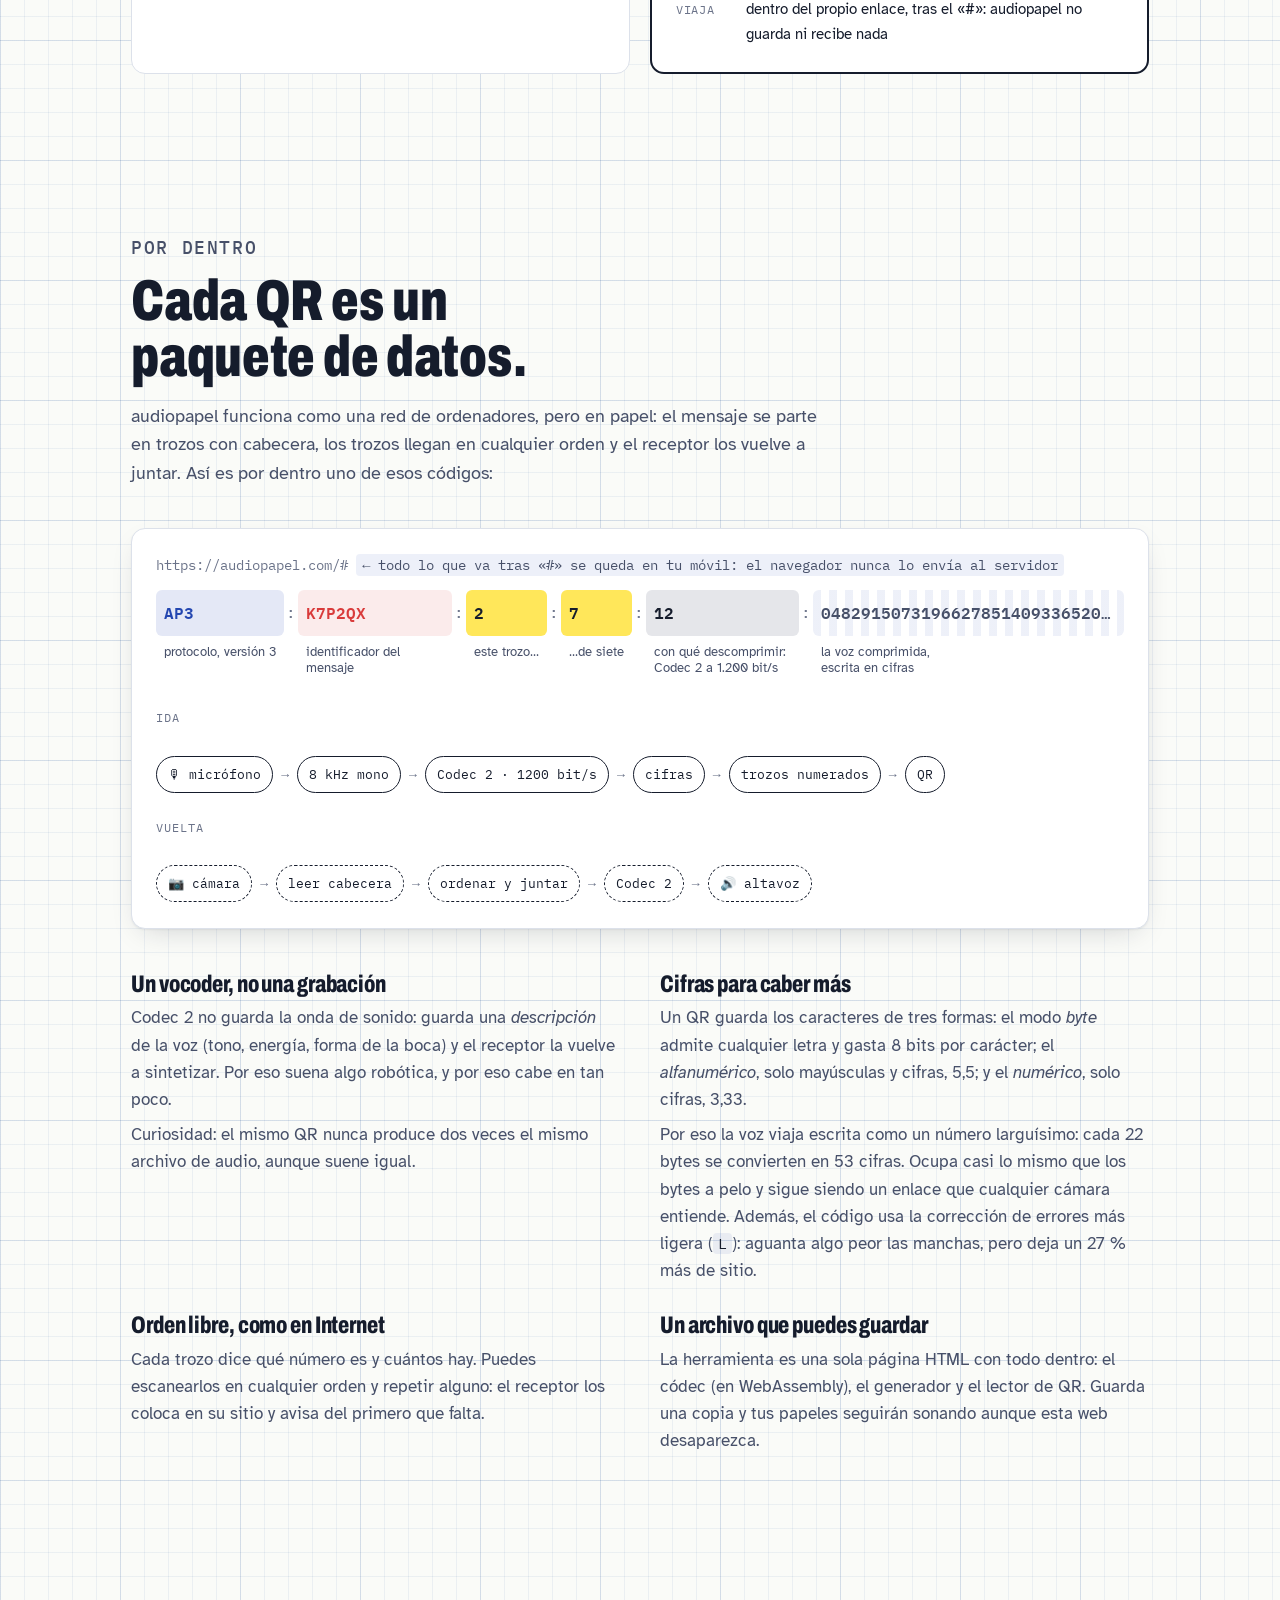
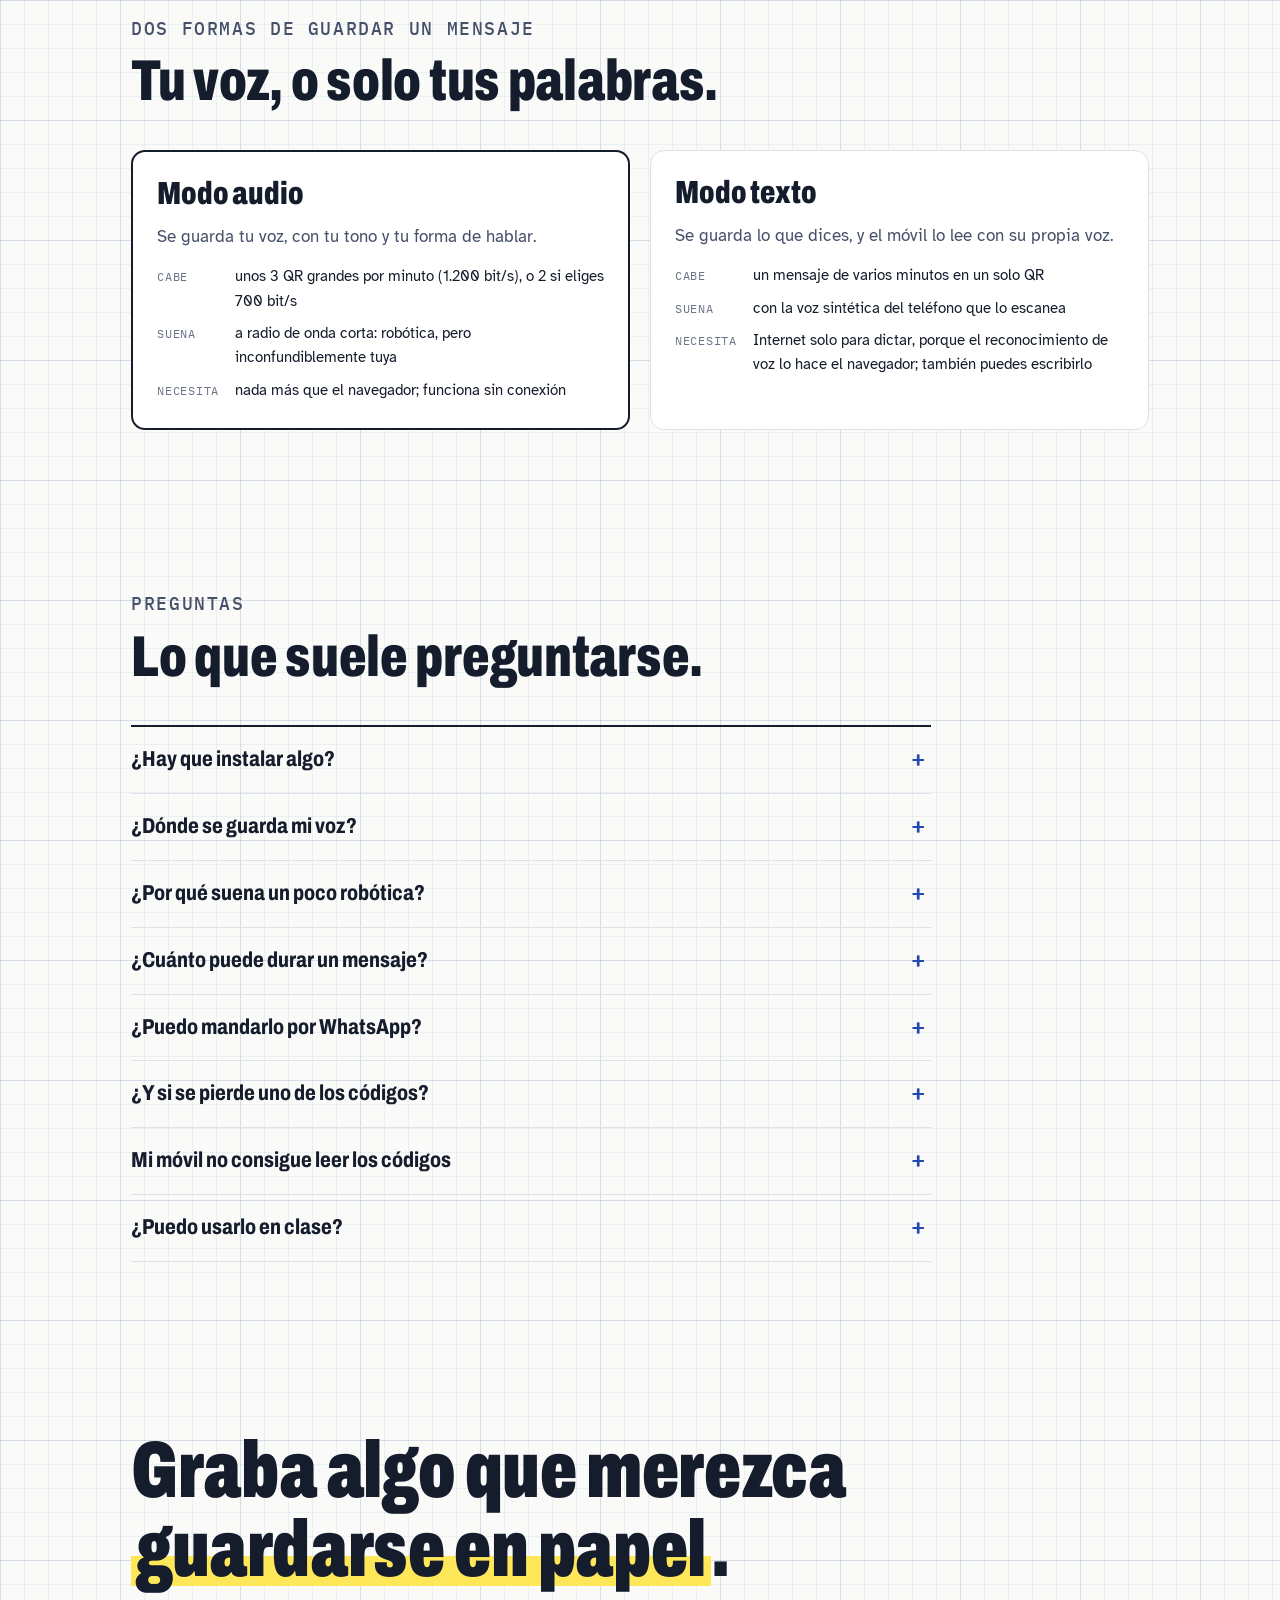
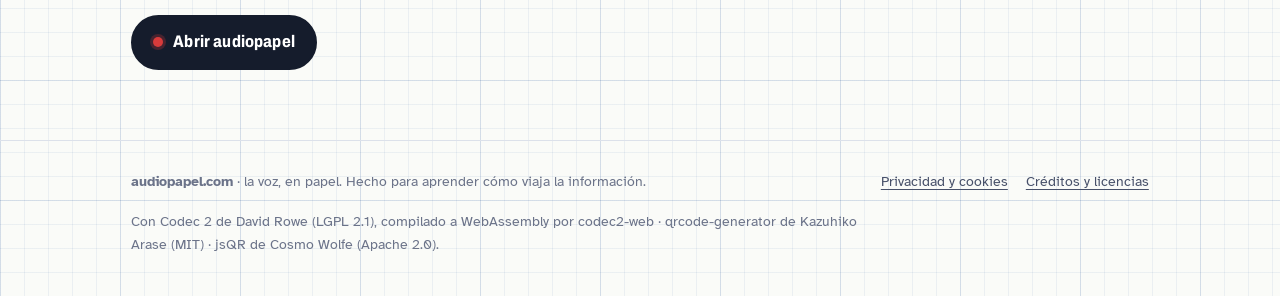
==== commit 4a95d361: "Instalar como app, funcionar sin conexión y 1200 bit/s por defecto - Service worker (sw.js, generado" ====
--- a/index.html
+++ b/index.html
@@ -39,6 +39,11 @@
 <link rel="icon" href="favicon.ico" sizes="any">
 <link rel="apple-touch-icon" href="apple-touch-icon.png">
 <link rel="manifest" href="site.webmanifest">
+<!-- iPhone/iPad: al añadirla a la pantalla de inicio, que se abra como una app
+     (sin la barra de Safari) y con este nombre bajo el icono. -->
+<meta name="apple-mobile-web-app-capable" content="yes">
+<meta name="mobile-web-app-capable" content="yes">
+<meta name="apple-mobile-web-app-title" content="audiopapel">
 <meta name="theme-color" content="#FAFBF8">
 
 <!-- Tipografías desde el propio sitio: más rápido y sin terceros -->
@@ -89,13 +94,13 @@
       "@type": "FAQPage",
       "mainEntity": [
         { "@type": "Question", "name": "¿Hay que instalar algo?",
-          "acceptedAnswer": { "@type": "Answer", "text": "No. audiopapel es una página web. Para grabar, ábrela en el navegador; para escuchar, basta la cámara del móvil." } },
+          "acceptedAnswer": { "@type": "Answer", "text": "No hace falta: audiopapel es una página web y para escuchar basta la cámara del móvil. Si la usas a menudo, puedes instalarla como una app, que funciona también sin conexión: en Android, con el botón «Instalar» que aparece en la herramienta o desde el menú de Chrome; en iPhone y iPad, desde Compartir › «Añadir a pantalla de inicio»." } },
         { "@type": "Question", "name": "¿Dónde se guarda mi voz?",
           "acceptedAnswer": { "@type": "Answer", "text": "En el papel (o en el enlace que envíes), y en ningún sitio más. Todo se procesa en tu dispositivo y los datos viajan tras el «#» del enlace, una parte de la dirección que el navegador nunca envía al servidor." } },
         { "@type": "Question", "name": "¿Por qué suena un poco robótica?",
-          "acceptedAnswer": { "@type": "Answer", "text": "Para caber en papel, la voz se comprime a 700 bits por segundo (1200 con la calidad alta) con Codec 2, un códec diseñado para radioaficionados que prioriza que se entienda lo que dices." } },
+          "acceptedAnswer": { "@type": "Answer", "text": "Para caber en papel, la voz se comprime a 1200 bits por segundo con Codec 2, un códec diseñado para radioaficionados que prioriza que se entienda lo que dices." } },
         { "@type": "Question", "name": "¿Cuánto puede durar un mensaje?",
-          "acceptedAnswer": { "@type": "Answer", "text": "Hasta tres minutos. Con el tamaño máximo, cada código QR guarda unos 29 segundos de voz: tres minutos caben en 7 códigos." } },
+          "acceptedAnswer": { "@type": "Answer", "text": "Hasta tres minutos. Con el tamaño máximo, cada código QR guarda unos 19 segundos de voz: tres minutos caben en 10 códigos." } },
         { "@type": "Question", "name": "¿Puedo mandarlo por WhatsApp?",
           "acceptedAnswer": { "@type": "Answer", "text": "Sí. Pulsa «Enviar como enlace» al crear los códigos o después de escanearlos: el mensaje entero va dentro de un solo enlace. Tres minutos de voz ocupan unos 43.000 caracteres y WhatsApp admite hasta 65.536." } }
       ]
@@ -397,6 +402,8 @@
   .preguntas details[open] summary::after { content: "–"; }
   .preguntas .respuesta { padding: 0 0 22px; color: var(--tinta-2); max-width: 44rem; }
   .preguntas .respuesta p + p { margin-top: 10px; }
+  .preguntas .respuesta ul { margin: 10px 0; padding-left: 1.2em; display: grid; gap: 6px; }
+  .preguntas .respuesta ul + p { margin-top: 10px; }
 
   /* Cierre */
   .cierre { padding-block: 90px 70px; text-align: left; }
@@ -511,7 +518,7 @@
         <article class="paso">
           <span class="num">1</span>
           <h3>Graba</h3>
-          <p>Habla hasta tres minutos, carga un audio o dicta un texto. Codec 2, un códec de radioaficionados, deja cada segundo de voz en 100 bytes.</p>
+          <p>Habla hasta tres minutos, carga un audio o dicta un texto. Codec 2, un códec de radioaficionados, deja cada segundo de voz en 150 bytes.</p>
           <code>micrófono → 8 kHz → Codec 2</code>
         </article>
         <article class="paso">
@@ -534,9 +541,9 @@
   <section aria-label="audiopapel en cifras">
     <div class="envoltorio">
       <div class="cifras">
-        <div class="cifra"><b>700<small>bit/s</small></b><span>lo que ocupa la voz: 100 bytes por segundo, menos que este párrafo.</span></div>
-        <div class="cifra"><b>160<small>: 1</small></b><span>de compresión frente al mismo audio sin comprimir.</span></div>
-        <div class="cifra"><b>≈ 29<small>s</small></b><span>de voz en cada código QR, con el tamaño máximo.</span></div>
+        <div class="cifra"><b>1.200<small>bit/s</small></b><span>lo que ocupa la voz: 150 bytes por segundo, menos que este párrafo.</span></div>
+        <div class="cifra"><b>107<small>: 1</small></b><span>de compresión frente al mismo audio sin comprimir.</span></div>
+        <div class="cifra"><b>≈ 19<small>s</small></b><span>de voz en cada código QR, con el tamaño máximo.</span></div>
         <div class="cifra"><b>0<small>servidores</small></b><span>audiopapel no recibe tu voz: viaja en el papel o dentro del enlace.</span></div>
       </div>
     </div>
@@ -613,7 +620,7 @@
           <h3>En papel</h3>
           <p class="lema">Para guardar, regalar o pegar en la pared.</p>
           <dl>
-            <dt>Cabe</dt><dd>unos 29 segundos de voz en cada código QR</dd>
+            <dt>Cabe</dt><dd>unos 19 segundos de voz en cada código QR</dd>
             <dt>Se abre</dt><dd>con la cámara de cualquier móvil</dd>
             <dt>Dura</dt><dd>lo que dure el papel</dd>
           </dl>
@@ -643,7 +650,7 @@
       <div class="anatomia">
         <p class="prefijo">https://audiopapel.com/# <em>← todo lo que va tras «#» se queda en tu móvil: el navegador nunca lo envía al servidor</em></p>
         <div class="desliza">
-          <div class="trama" role="img" aria-label="Estructura de un código: AP3, identificador K7P2QX, bloque 2 de 7, códec 7 (Codec 2 a 700 bit/s) y datos en cifras">
+          <div class="trama" role="img" aria-label="Estructura de un código: AP3, identificador K7P2QX, bloque 2 de 7, códec 12 (Codec 2 a 1.200 bit/s) y datos en cifras">
             <div class="campo c1"><span class="valor">AP3</span><span class="quees">protocolo, versión 3</span></div>
             <span class="sep">:</span>
             <div class="campo c2"><span class="valor">K7P2QX</span><span class="quees">identificador del mensaje</span></div>
@@ -652,14 +659,14 @@
             <span class="sep">:</span>
             <div class="campo c4"><span class="valor">7</span><span class="quees">…de siete</span></div>
             <span class="sep">:</span>
-            <div class="campo c5"><span class="valor">7</span><span class="quees">con qué descomprimir: Codec 2 a 700 bit/s</span></div>
+            <div class="campo c5"><span class="valor">12</span><span class="quees">con qué descomprimir: Codec 2 a 1.200 bit/s</span></div>
             <span class="sep">:</span>
             <div class="campo c6"><span class="valor">04829150731966278514093365207481…</span><span class="quees">la voz comprimida, escrita en cifras</span></div>
           </div>
         </div>
         <p class="cadena-titulo">Ida</p>
         <div class="cadena" aria-label="Cadena del emisor">
-          <span>🎙 micrófono</span><i>→</i><span>8 kHz mono</span><i>→</i><span>Codec 2 · 700 bit/s</span><i>→</i><span>cifras</span><i>→</i><span>trozos numerados</span><i>→</i><span>QR</span>
+          <span>🎙 micrófono</span><i>→</i><span>8 kHz mono</span><i>→</i><span>Codec 2 · 1200 bit/s</span><i>→</i><span>cifras</span><i>→</i><span>trozos numerados</span><i>→</i><span>QR</span>
         </div>
         <p class="cadena-titulo">Vuelta</p>
         <div class="cadena" aria-label="Cadena del receptor">
@@ -702,7 +709,7 @@
           <h3>Modo audio</h3>
           <p class="lema">Se guarda tu voz, con tu tono y tu forma de hablar.</p>
           <dl>
-            <dt>Cabe</dt><dd>unos 2 QR grandes por minuto (700 bit/s), o 3 con la calidad alta (1.200 bit/s)</dd>
+            <dt>Cabe</dt><dd>unos 3 QR grandes por minuto (1.200 bit/s), o 2 si eliges 700 bit/s</dd>
             <dt>Suena</dt><dd>a radio de onda corta: robótica, pero inconfundiblemente tuya</dd>
             <dt>Necesita</dt><dd>nada más que el navegador; funciona sin conexión</dd>
           </dl>
@@ -735,7 +742,14 @@
       <div class="preguntas">
         <details>
           <summary>¿Hay que instalar algo?</summary>
-          <div class="respuesta"><p>No. audiopapel es una página web. Para grabar, ábrela en el navegador; para escuchar, basta la cámara del móvil. Si prefieres no depender de la conexión, puedes guardar la página y usarla sin Internet.</p></div>
+          <div class="respuesta"><p>No hace falta: audiopapel es una página web. Para grabar, ábrela en el navegador; para escuchar, basta la cámara del móvil.</p>
+            <p>Si la usas a menudo, puedes <strong>instalarla como una app</strong>: tendrás su icono en la pantalla de inicio, se abrirá sin barras, con la cámara lista, y <strong>funcionará sin conexión</strong> (la primera vez hay que abrirla con Internet para que se guarde en el móvil).</p>
+            <ul>
+              <li><strong>Android</strong> (Chrome): al abrir la herramienta aparece el botón «Instalar». Si no sale, menú <strong>⋮</strong> › «Añadir a pantalla de inicio» › «Instalar».</li>
+              <li><strong>iPhone y iPad</strong> (Safari): botón <strong>Compartir</strong> (el cuadrado con una flecha hacia arriba; en las versiones nuevas, dentro del menú <strong>···</strong>) › «Añadir a pantalla de inicio».</li>
+              <li><strong>Ordenador</strong> (Chrome o Edge): el icono de instalar que aparece a la derecha de la barra de direcciones.</li>
+            </ul>
+            <p>En el móvil es mejor instalarla que guardar la página: una página guardada se abre como un archivo y el navegador no le deja usar la cámara ni el micrófono. (Aun así puede leer los códigos con el botón «Foto».) En el ordenador, la página guardada funciona completa y sin Internet.</p></div>
         </details>
         <details>
           <summary>¿Dónde se guarda mi voz?</summary>
@@ -743,11 +757,11 @@
         </details>
         <details>
           <summary>¿Por qué suena un poco robótica?</summary>
-          <div class="respuesta"><p>Porque para caber en papel la voz se comprime a 700 bits por segundo (1.200 con la calidad alta), menos del 1 % de lo que ocuparía sin comprimir. Codec 2, el códec que lo hace posible, se diseñó para radioaficionados: prioriza que se entienda lo que dices sobre la fidelidad del sonido.</p></div>
+          <div class="respuesta"><p>Porque para caber en papel la voz se comprime a 1.200 bits por segundo, menos del 1 % de lo que ocuparía sin comprimir. Codec 2, el códec que lo hace posible, se diseñó para radioaficionados: prioriza que se entienda lo que dices sobre la fidelidad del sonido.</p></div>
         </details>
         <details>
           <summary>¿Cuánto puede durar un mensaje?</summary>
-          <div class="respuesta"><p>Hasta tres minutos. Con el tamaño máximo (7,4 cm impreso), cada código guarda unos 29 segundos de voz: tres minutos caben en 7 códigos. Con la calidad alta (1.200 bit/s) son unos 19 segundos por código. Los tamaños pequeños se leen mejor con cámaras modestas, pero hacen falta más códigos.</p></div>
+          <div class="respuesta"><p>Hasta tres minutos. Con el tamaño máximo (7,4 cm impreso), cada código guarda unos 19 segundos de voz: tres minutos caben en 10 códigos. Si eliges 700 bit/s (suena peor), son unos 29 segundos por código y 7 códigos. Los tamaños pequeños se leen mejor con cámaras modestas, pero hacen falta más códigos.</p></div>
         </details>
         <details>
           <summary>¿Puedo mandarlo por WhatsApp?</summary>
@@ -808,6 +822,11 @@
    escanearlo se abre audiopapel y lee el mensaje en voz alta.
    ===================================================================== */
 const $ = (id) => document.getElementById(id);
+
+// Guardar la web en el móvil para que funcione sin conexión (ver sw.js).
+if ('serviceWorker' in navigator && window.isSecureContext) {
+  navigator.serviceWorker.register('sw.js').catch(() => {});
+}
 
 /* ---- Contador de códigos QR generados ----
    Lee el total de la hoja de cálculo (ver contador/LEEME.md). Si no
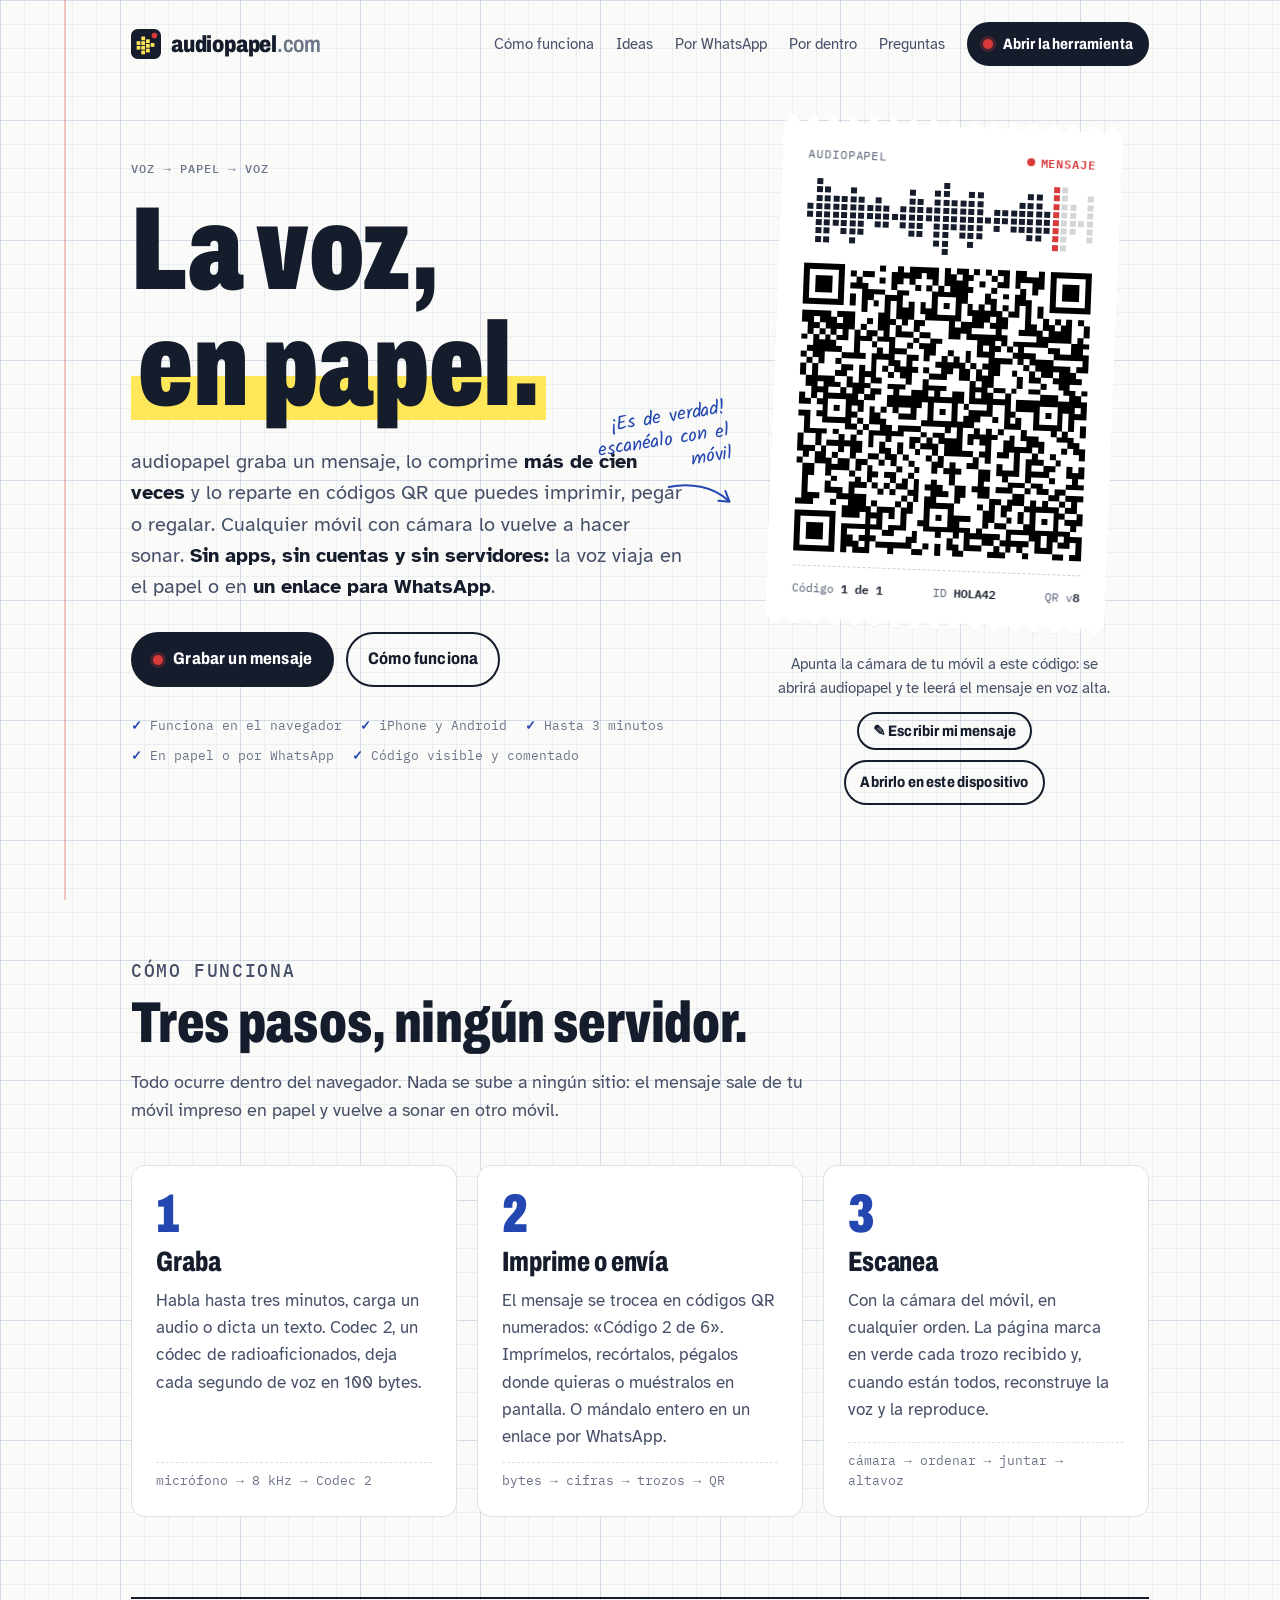
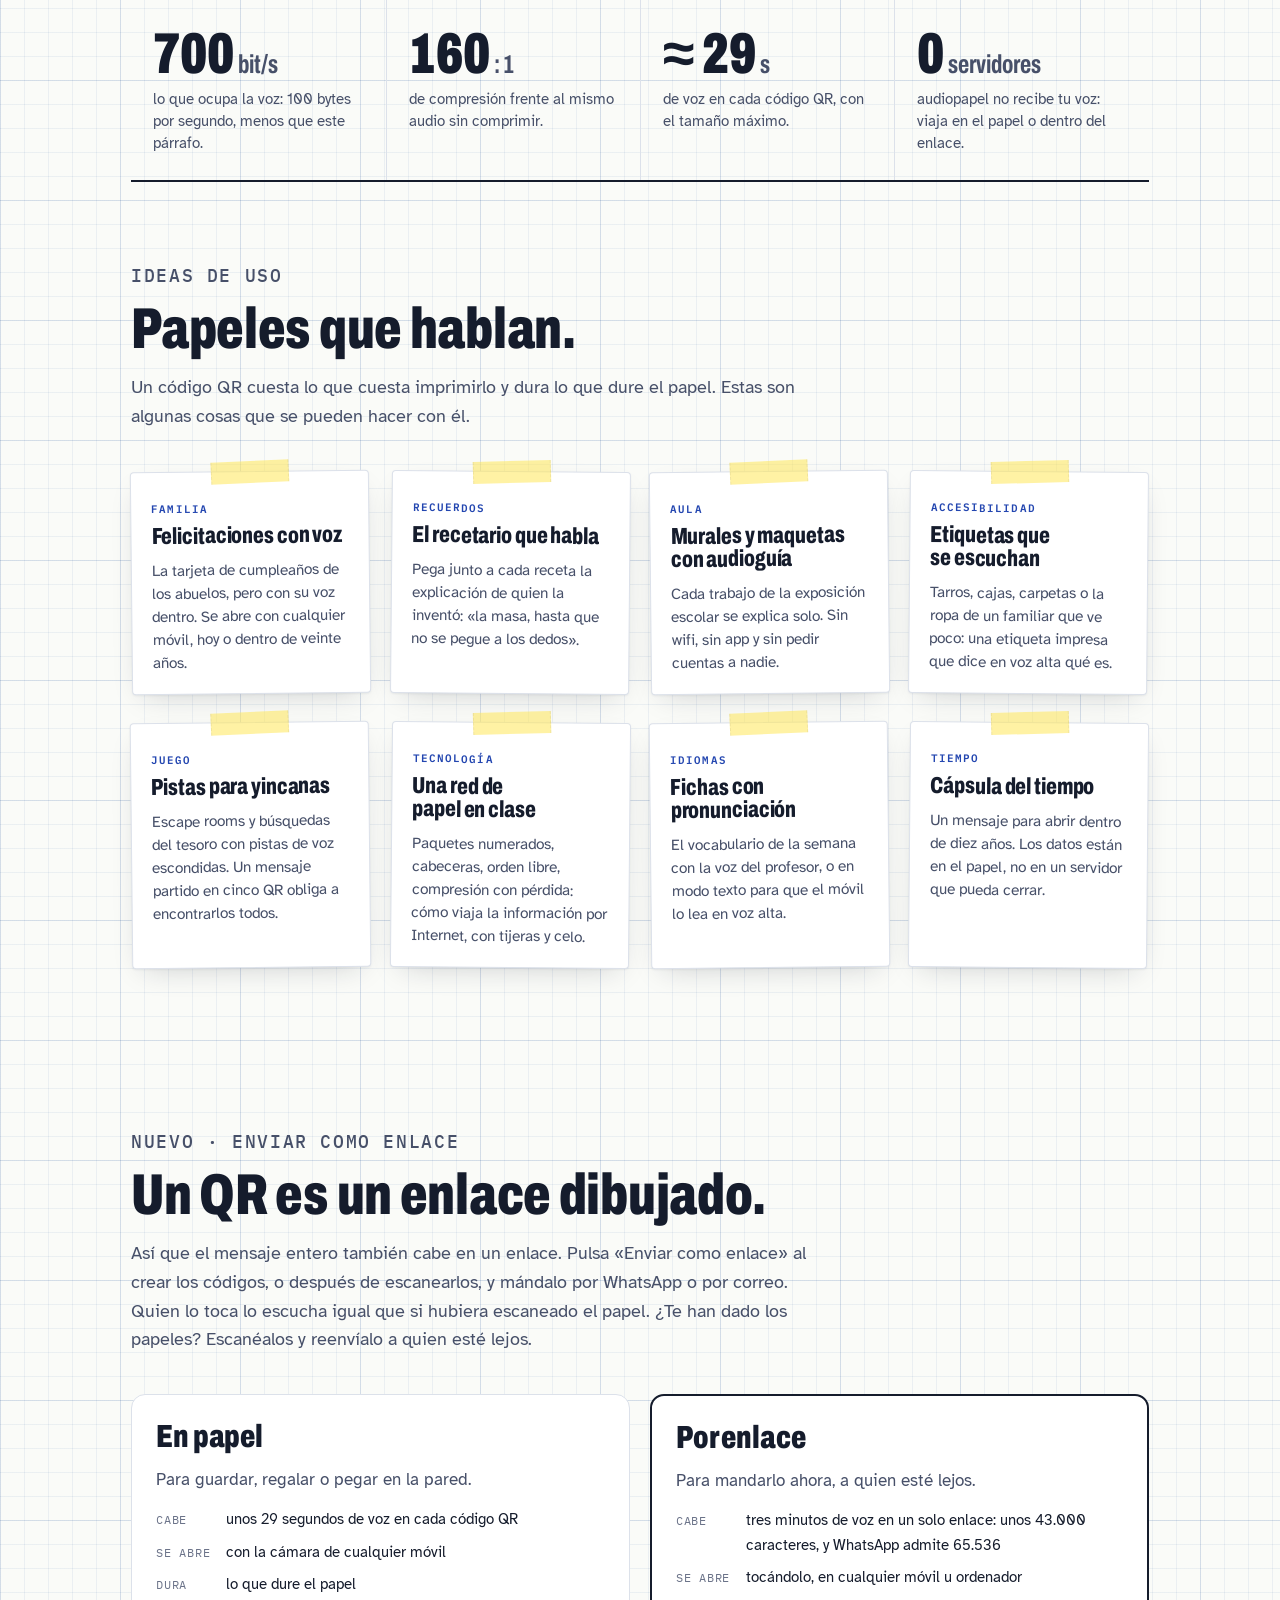
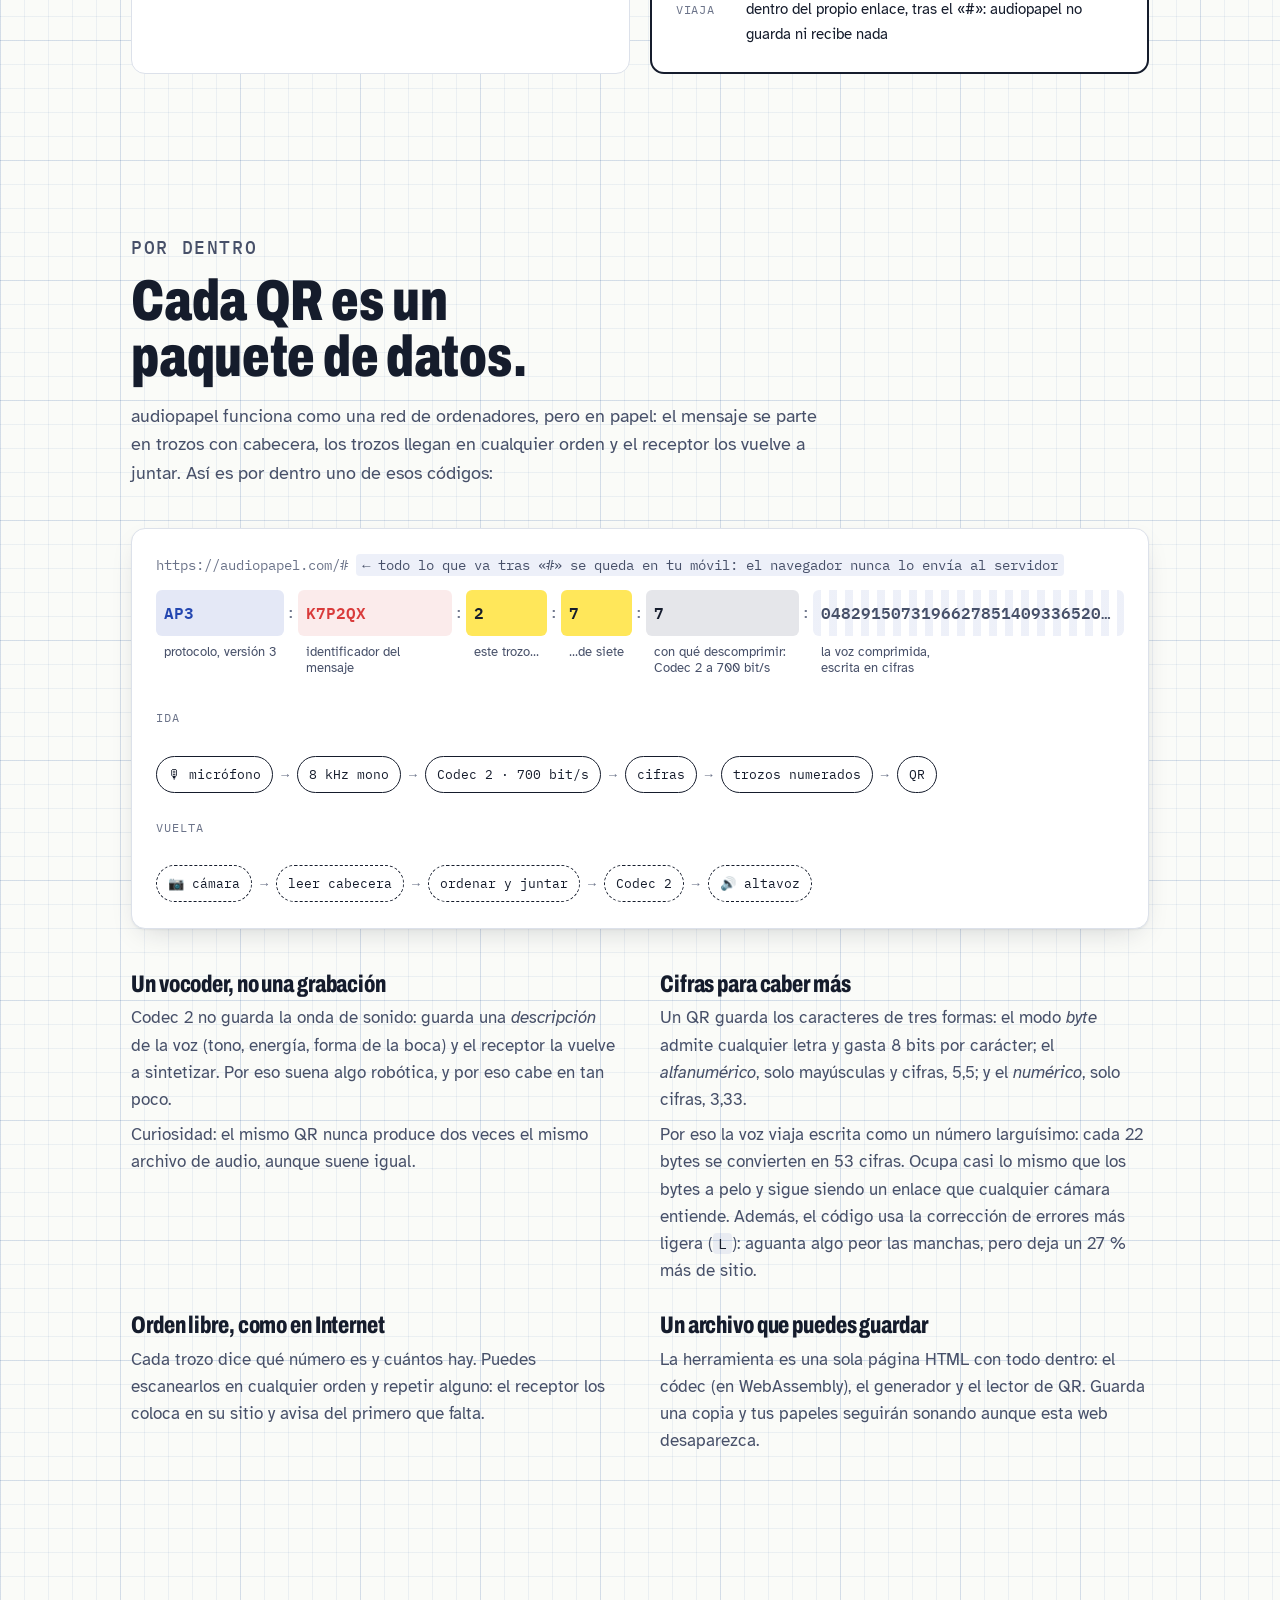
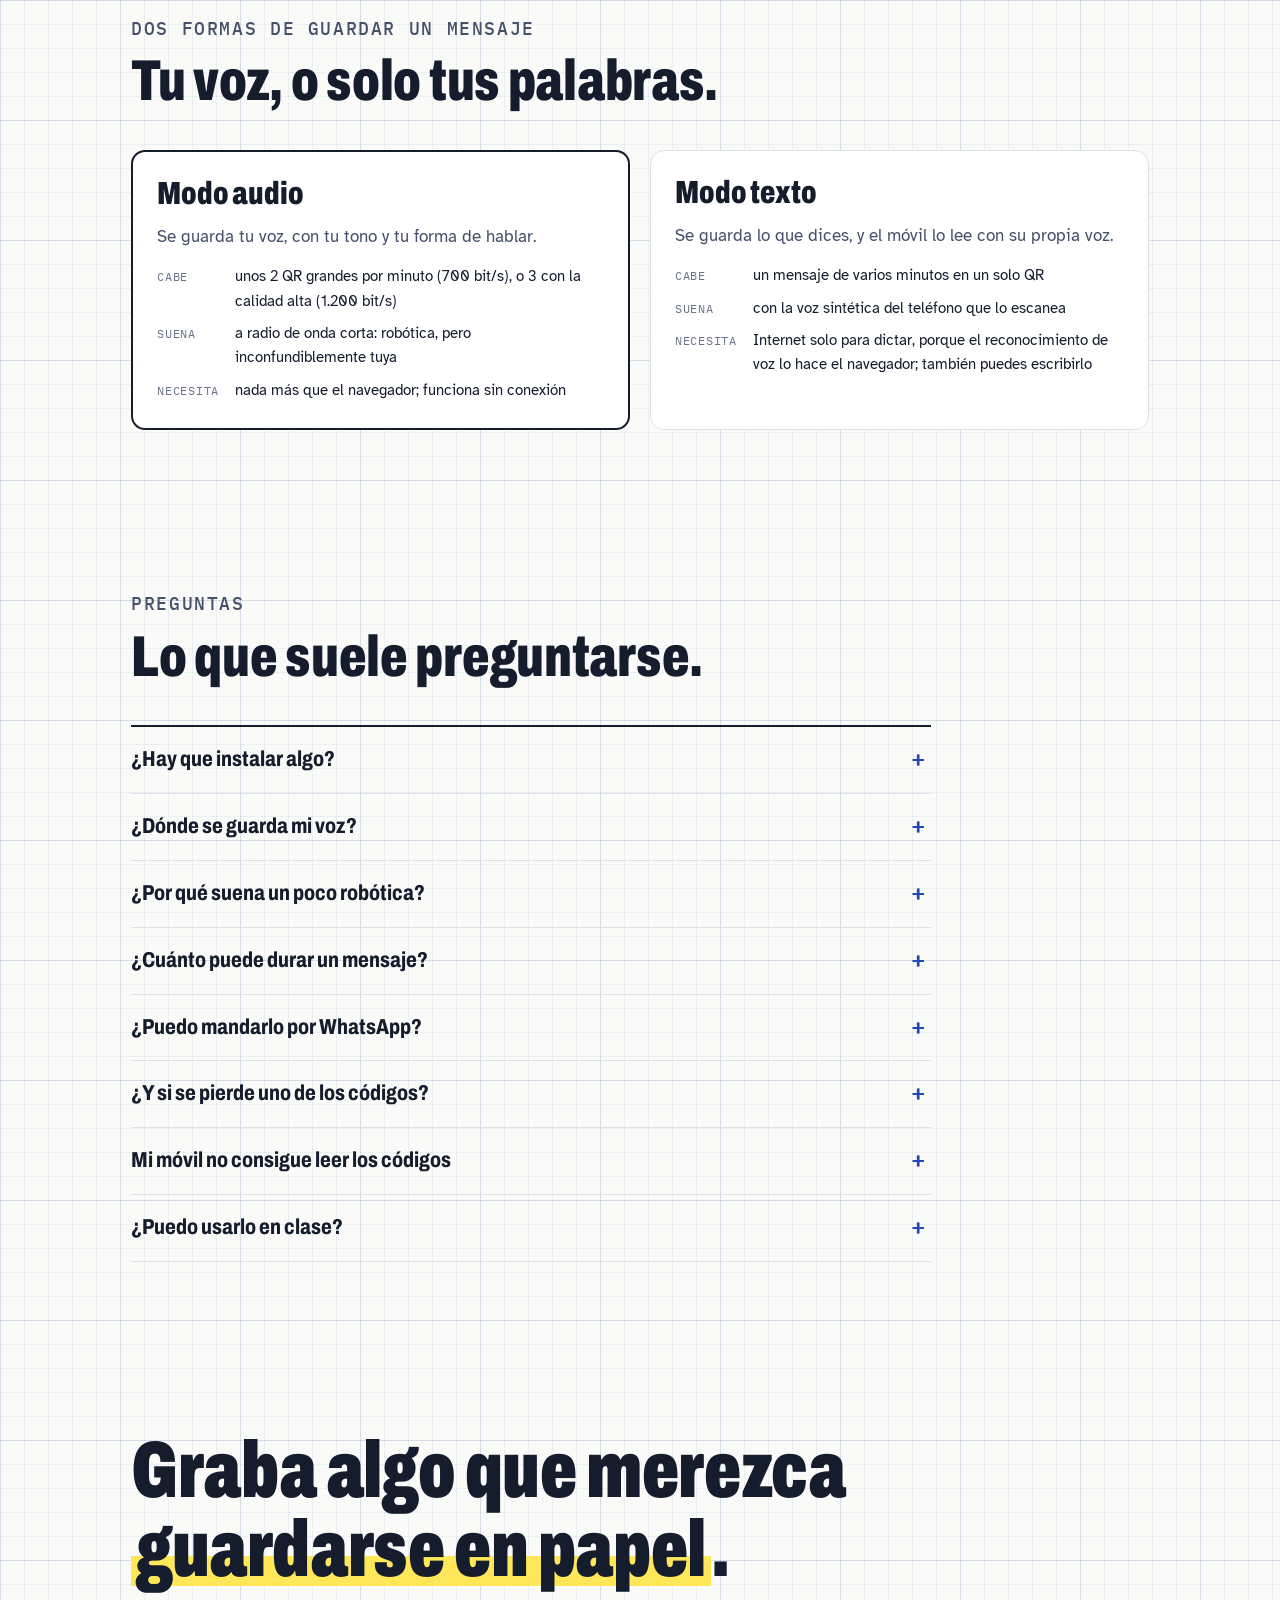
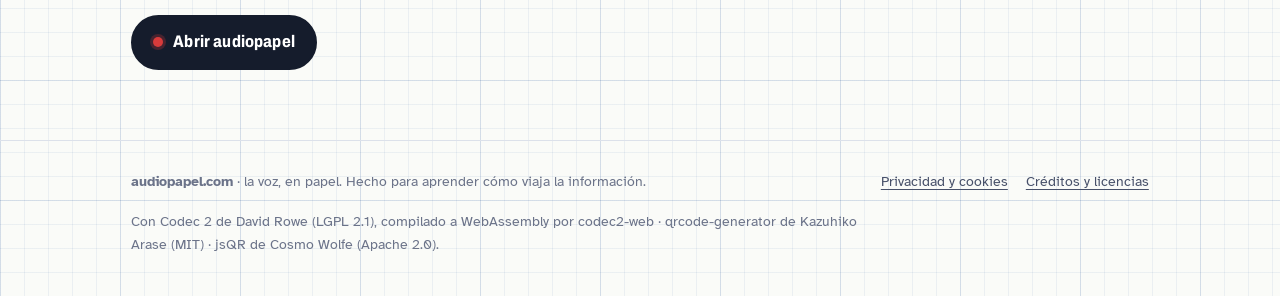
==== commit d0d3e534: "Codec 2 a 700 bit/s otra vez por defecto La herramienta vuelve a proponer 700 bit/s (1200 sigue disp" ====
--- a/index.html
+++ b/index.html
@@ -98,9 +98,9 @@
         { "@type": "Question", "name": "¿Dónde se guarda mi voz?",
           "acceptedAnswer": { "@type": "Answer", "text": "En el papel (o en el enlace que envíes), y en ningún sitio más. Todo se procesa en tu dispositivo y los datos viajan tras el «#» del enlace, una parte de la dirección que el navegador nunca envía al servidor." } },
         { "@type": "Question", "name": "¿Por qué suena un poco robótica?",
-          "acceptedAnswer": { "@type": "Answer", "text": "Para caber en papel, la voz se comprime a 1200 bits por segundo con Codec 2, un códec diseñado para radioaficionados que prioriza que se entienda lo que dices." } },
+          "acceptedAnswer": { "@type": "Answer", "text": "Para caber en papel, la voz se comprime a 700 bits por segundo (1200 con la calidad alta) con Codec 2, un códec diseñado para radioaficionados que prioriza que se entienda lo que dices." } },
         { "@type": "Question", "name": "¿Cuánto puede durar un mensaje?",
-          "acceptedAnswer": { "@type": "Answer", "text": "Hasta tres minutos. Con el tamaño máximo, cada código QR guarda unos 19 segundos de voz: tres minutos caben en 10 códigos." } },
+          "acceptedAnswer": { "@type": "Answer", "text": "Hasta tres minutos. Con el tamaño máximo, cada código QR guarda unos 29 segundos de voz: tres minutos caben en 7 códigos." } },
         { "@type": "Question", "name": "¿Puedo mandarlo por WhatsApp?",
           "acceptedAnswer": { "@type": "Answer", "text": "Sí. Pulsa «Enviar como enlace» al crear los códigos o después de escanearlos: el mensaje entero va dentro de un solo enlace. Tres minutos de voz ocupan unos 43.000 caracteres y WhatsApp admite hasta 65.536." } }
       ]
@@ -518,7 +518,7 @@
         <article class="paso">
           <span class="num">1</span>
           <h3>Graba</h3>
-          <p>Habla hasta tres minutos, carga un audio o dicta un texto. Codec 2, un códec de radioaficionados, deja cada segundo de voz en 150 bytes.</p>
+          <p>Habla hasta tres minutos, carga un audio o dicta un texto. Codec 2, un códec de radioaficionados, deja cada segundo de voz en 100 bytes.</p>
           <code>micrófono → 8 kHz → Codec 2</code>
         </article>
         <article class="paso">
@@ -541,9 +541,9 @@
   <section aria-label="audiopapel en cifras">
     <div class="envoltorio">
       <div class="cifras">
-        <div class="cifra"><b>1.200<small>bit/s</small></b><span>lo que ocupa la voz: 150 bytes por segundo, menos que este párrafo.</span></div>
-        <div class="cifra"><b>107<small>: 1</small></b><span>de compresión frente al mismo audio sin comprimir.</span></div>
-        <div class="cifra"><b>≈ 19<small>s</small></b><span>de voz en cada código QR, con el tamaño máximo.</span></div>
+        <div class="cifra"><b>700<small>bit/s</small></b><span>lo que ocupa la voz: 100 bytes por segundo, menos que este párrafo.</span></div>
+        <div class="cifra"><b>160<small>: 1</small></b><span>de compresión frente al mismo audio sin comprimir.</span></div>
+        <div class="cifra"><b>≈ 29<small>s</small></b><span>de voz en cada código QR, con el tamaño máximo.</span></div>
         <div class="cifra"><b>0<small>servidores</small></b><span>audiopapel no recibe tu voz: viaja en el papel o dentro del enlace.</span></div>
       </div>
     </div>
@@ -620,7 +620,7 @@
           <h3>En papel</h3>
           <p class="lema">Para guardar, regalar o pegar en la pared.</p>
           <dl>
-            <dt>Cabe</dt><dd>unos 19 segundos de voz en cada código QR</dd>
+            <dt>Cabe</dt><dd>unos 29 segundos de voz en cada código QR</dd>
             <dt>Se abre</dt><dd>con la cámara de cualquier móvil</dd>
             <dt>Dura</dt><dd>lo que dure el papel</dd>
           </dl>
@@ -650,7 +650,7 @@
       <div class="anatomia">
         <p class="prefijo">https://audiopapel.com/# <em>← todo lo que va tras «#» se queda en tu móvil: el navegador nunca lo envía al servidor</em></p>
         <div class="desliza">
-          <div class="trama" role="img" aria-label="Estructura de un código: AP3, identificador K7P2QX, bloque 2 de 7, códec 12 (Codec 2 a 1.200 bit/s) y datos en cifras">
+          <div class="trama" role="img" aria-label="Estructura de un código: AP3, identificador K7P2QX, bloque 2 de 7, códec 7 (Codec 2 a 700 bit/s) y datos en cifras">
             <div class="campo c1"><span class="valor">AP3</span><span class="quees">protocolo, versión 3</span></div>
             <span class="sep">:</span>
             <div class="campo c2"><span class="valor">K7P2QX</span><span class="quees">identificador del mensaje</span></div>
@@ -659,14 +659,14 @@
             <span class="sep">:</span>
             <div class="campo c4"><span class="valor">7</span><span class="quees">…de siete</span></div>
             <span class="sep">:</span>
-            <div class="campo c5"><span class="valor">12</span><span class="quees">con qué descomprimir: Codec 2 a 1.200 bit/s</span></div>
+            <div class="campo c5"><span class="valor">7</span><span class="quees">con qué descomprimir: Codec 2 a 700 bit/s</span></div>
             <span class="sep">:</span>
             <div class="campo c6"><span class="valor">04829150731966278514093365207481…</span><span class="quees">la voz comprimida, escrita en cifras</span></div>
           </div>
         </div>
         <p class="cadena-titulo">Ida</p>
         <div class="cadena" aria-label="Cadena del emisor">
-          <span>🎙 micrófono</span><i>→</i><span>8 kHz mono</span><i>→</i><span>Codec 2 · 1200 bit/s</span><i>→</i><span>cifras</span><i>→</i><span>trozos numerados</span><i>→</i><span>QR</span>
+          <span>🎙 micrófono</span><i>→</i><span>8 kHz mono</span><i>→</i><span>Codec 2 · 700 bit/s</span><i>→</i><span>cifras</span><i>→</i><span>trozos numerados</span><i>→</i><span>QR</span>
         </div>
         <p class="cadena-titulo">Vuelta</p>
         <div class="cadena" aria-label="Cadena del receptor">
@@ -709,7 +709,7 @@
           <h3>Modo audio</h3>
           <p class="lema">Se guarda tu voz, con tu tono y tu forma de hablar.</p>
           <dl>
-            <dt>Cabe</dt><dd>unos 3 QR grandes por minuto (1.200 bit/s), o 2 si eliges 700 bit/s</dd>
+            <dt>Cabe</dt><dd>unos 2 QR grandes por minuto (700 bit/s), o 3 con la calidad alta (1.200 bit/s)</dd>
             <dt>Suena</dt><dd>a radio de onda corta: robótica, pero inconfundiblemente tuya</dd>
             <dt>Necesita</dt><dd>nada más que el navegador; funciona sin conexión</dd>
           </dl>
@@ -757,11 +757,11 @@
         </details>
         <details>
           <summary>¿Por qué suena un poco robótica?</summary>
-          <div class="respuesta"><p>Porque para caber en papel la voz se comprime a 1.200 bits por segundo, menos del 1 % de lo que ocuparía sin comprimir. Codec 2, el códec que lo hace posible, se diseñó para radioaficionados: prioriza que se entienda lo que dices sobre la fidelidad del sonido.</p></div>
+          <div class="respuesta"><p>Porque para caber en papel la voz se comprime a 700 bits por segundo (1.200 con la calidad alta), menos del 1 % de lo que ocuparía sin comprimir. Codec 2, el códec que lo hace posible, se diseñó para radioaficionados: prioriza que se entienda lo que dices sobre la fidelidad del sonido.</p></div>
         </details>
         <details>
           <summary>¿Cuánto puede durar un mensaje?</summary>
-          <div class="respuesta"><p>Hasta tres minutos. Con el tamaño máximo (7,4 cm impreso), cada código guarda unos 19 segundos de voz: tres minutos caben en 10 códigos. Si eliges 700 bit/s (suena peor), son unos 29 segundos por código y 7 códigos. Los tamaños pequeños se leen mejor con cámaras modestas, pero hacen falta más códigos.</p></div>
+          <div class="respuesta"><p>Hasta tres minutos. Con el tamaño máximo (7,4 cm impreso), cada código guarda unos 29 segundos de voz: tres minutos caben en 7 códigos. Con la calidad alta (1.200 bit/s) son unos 19 segundos por código. Los tamaños pequeños se leen mejor con cámaras modestas, pero hacen falta más códigos.</p></div>
         </details>
         <details>
           <summary>¿Puedo mandarlo por WhatsApp?</summary>
